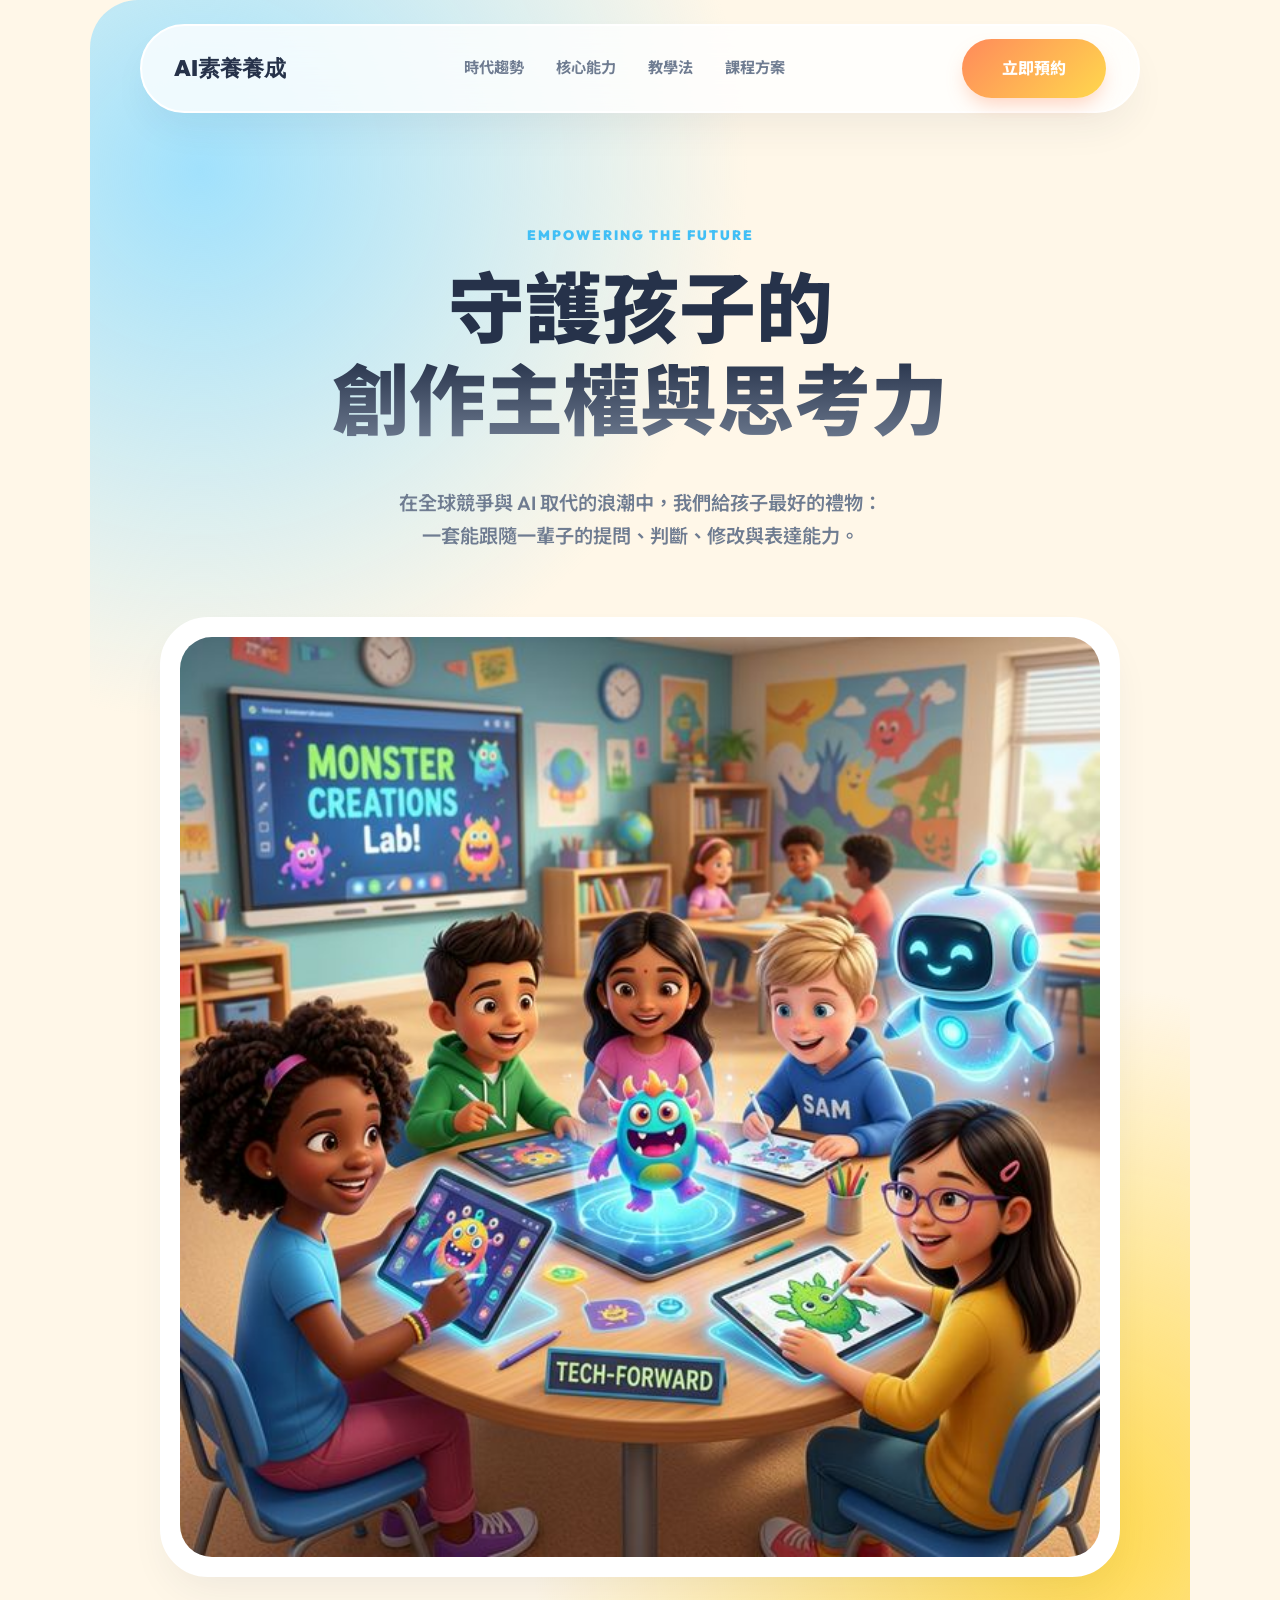
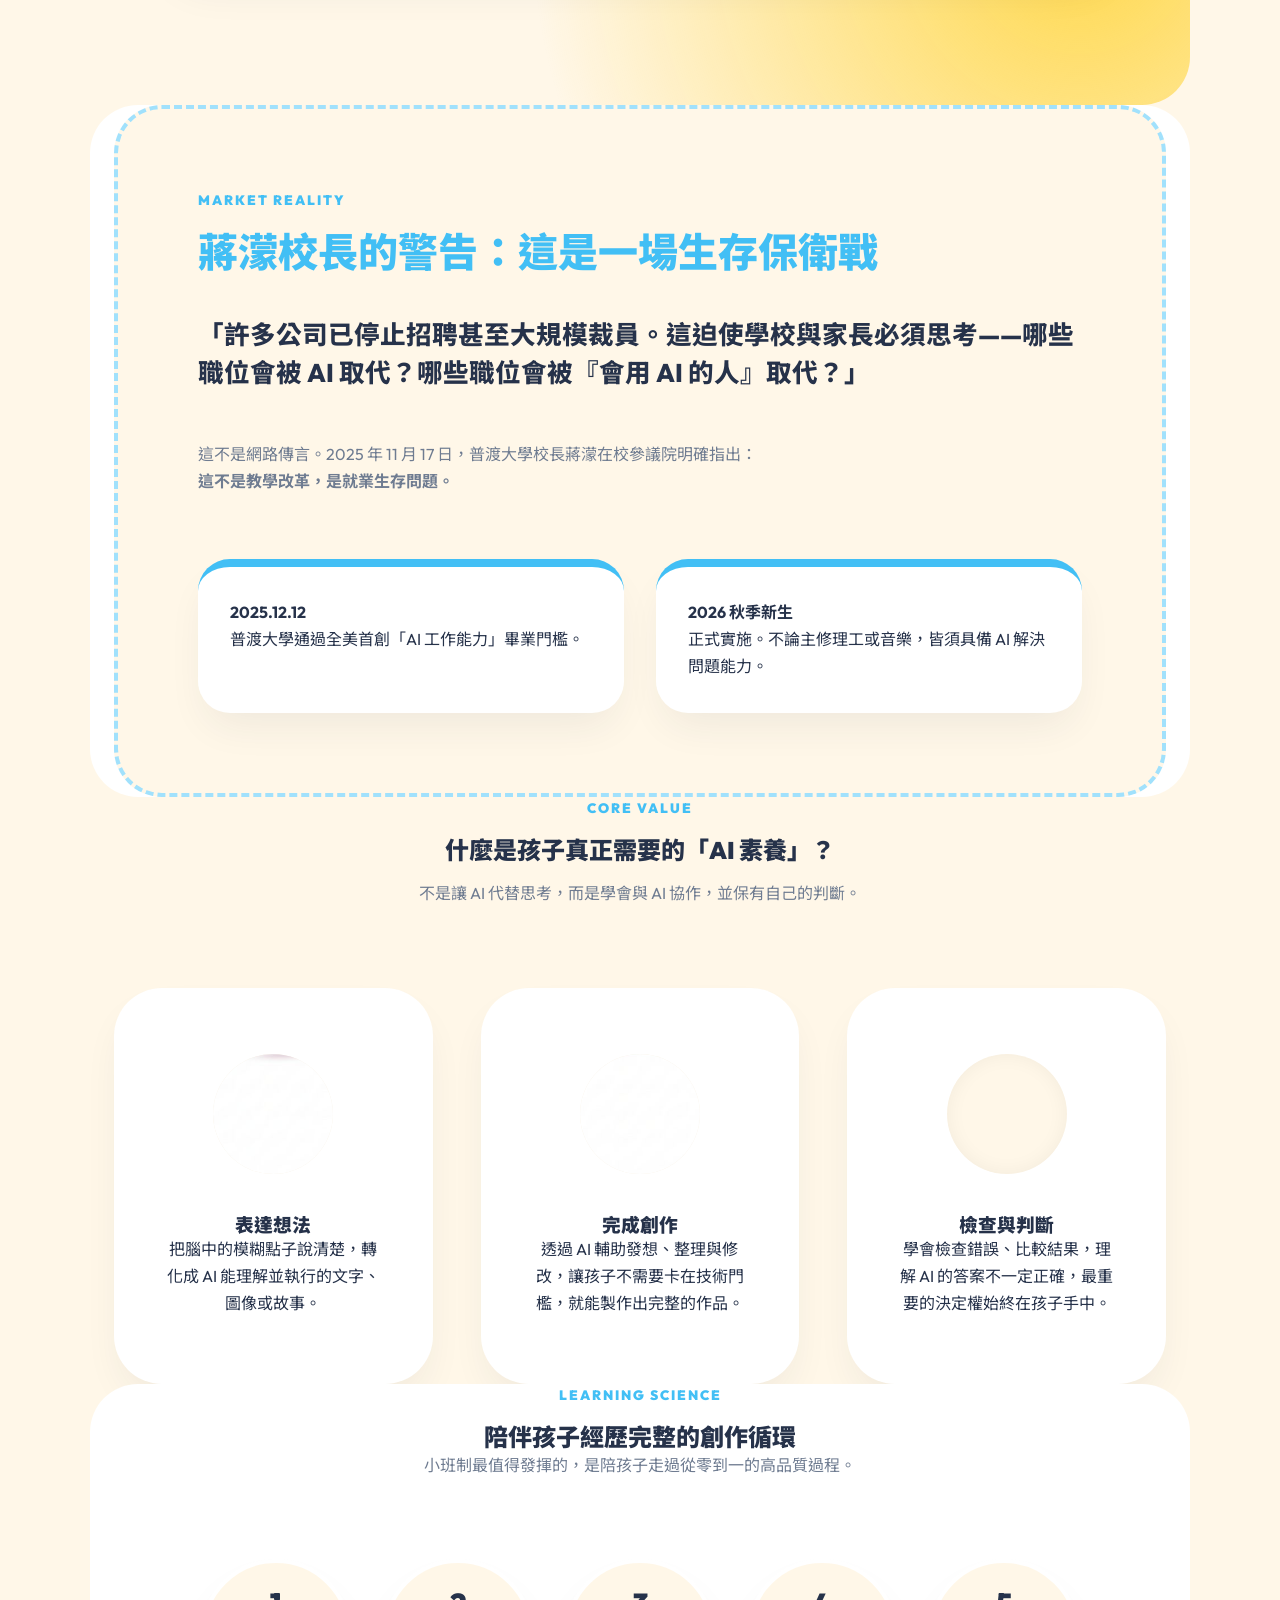
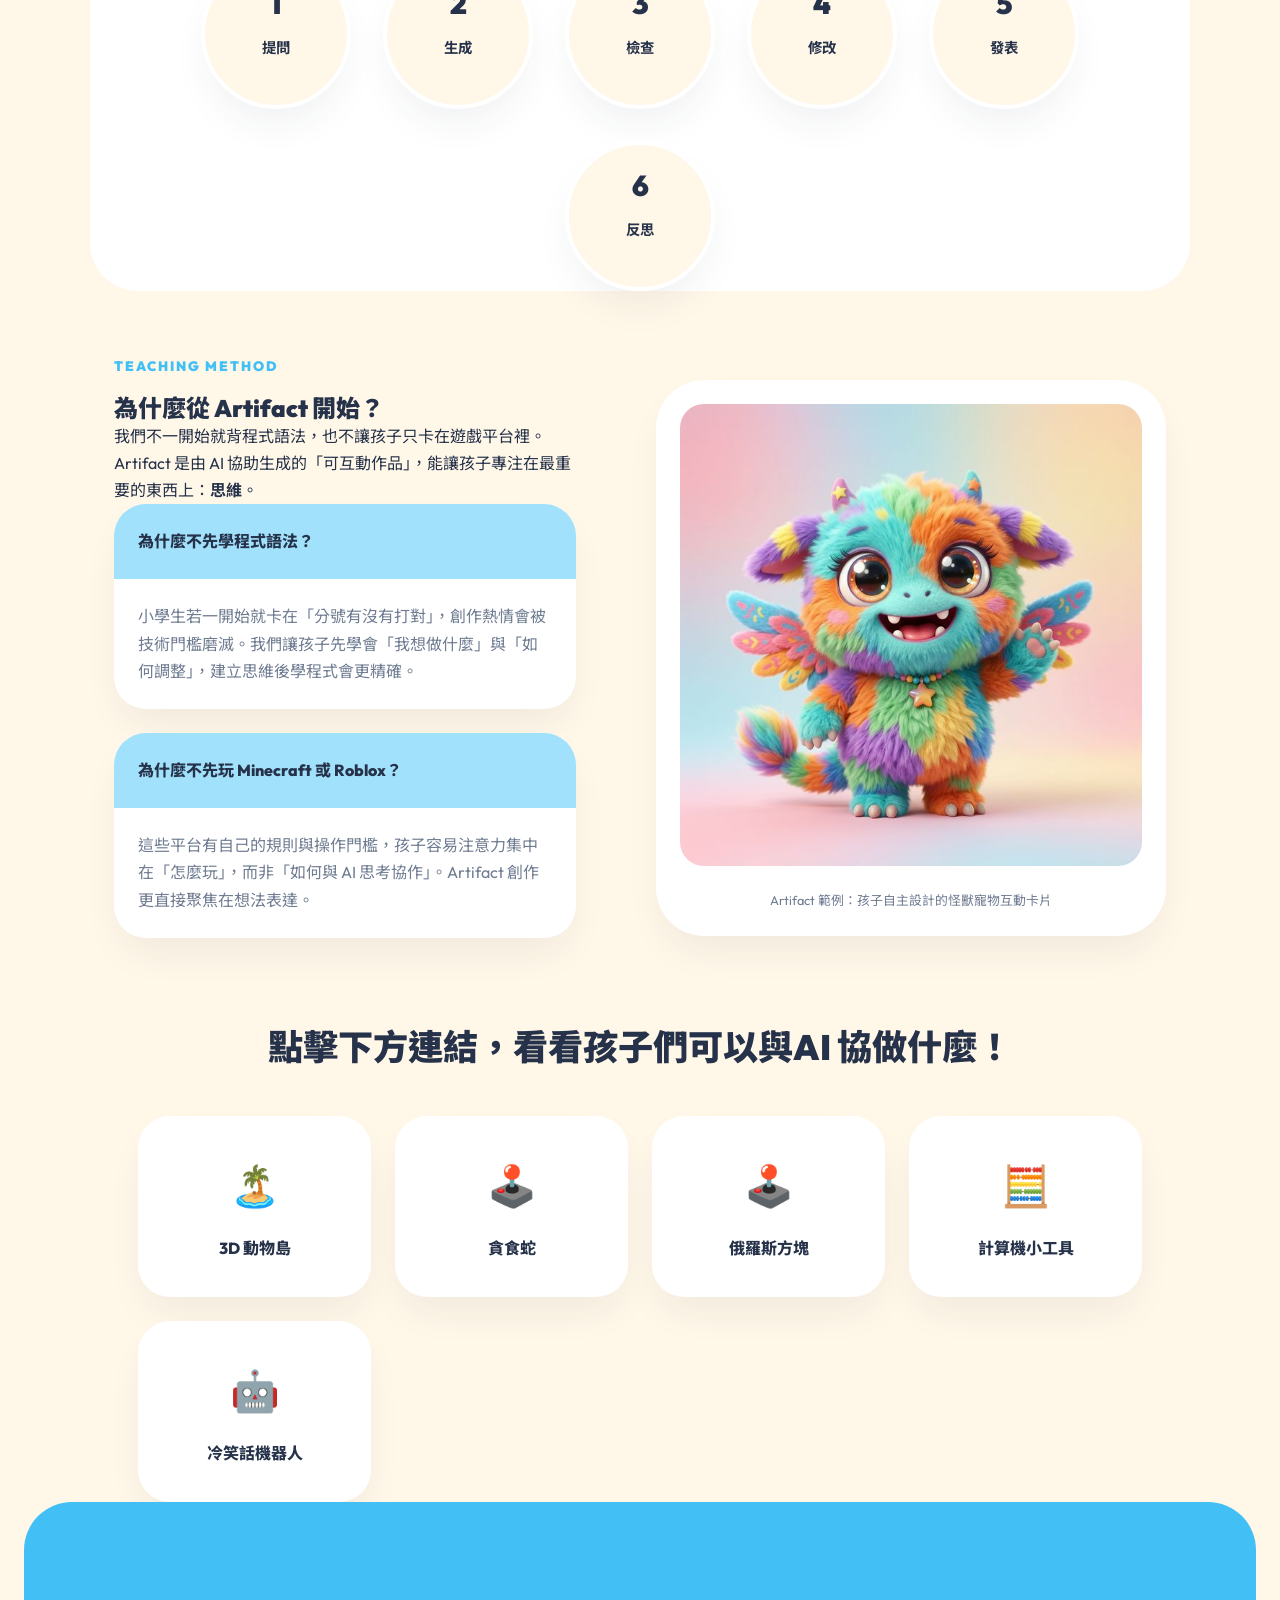
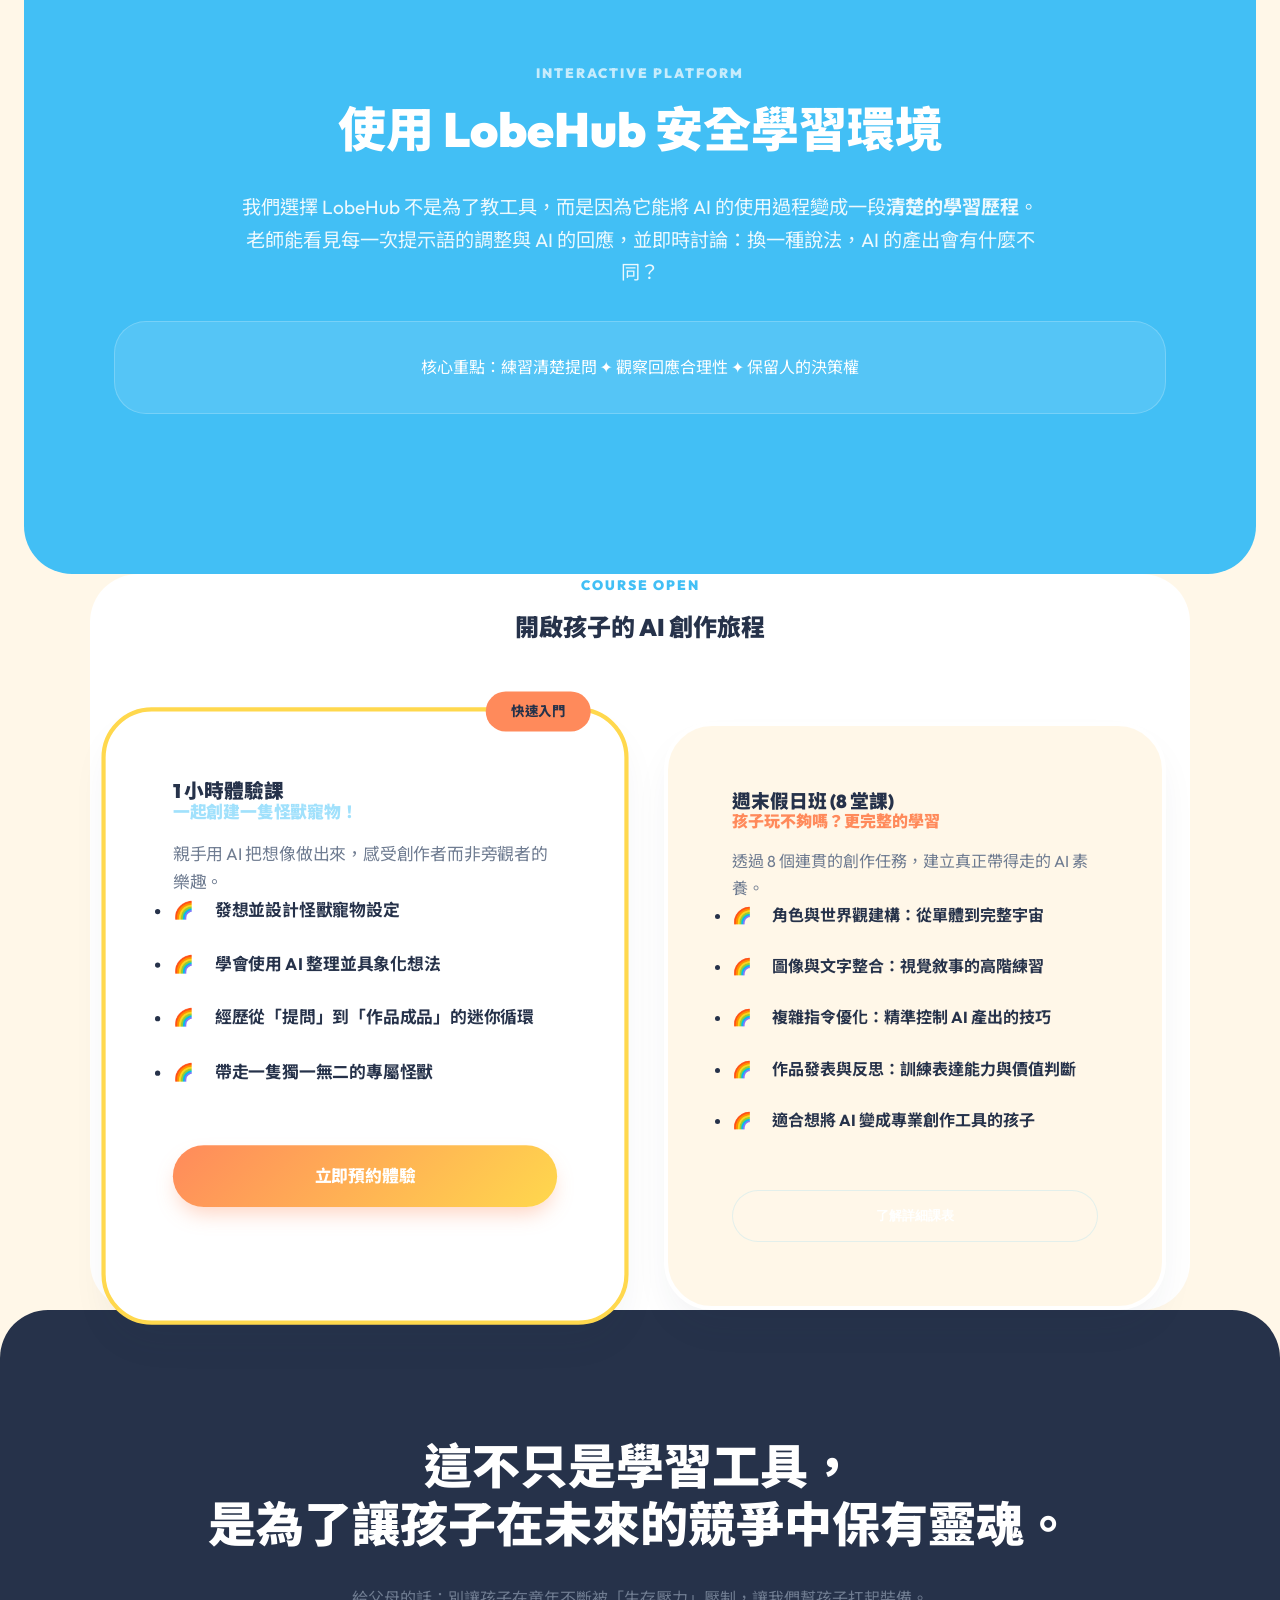
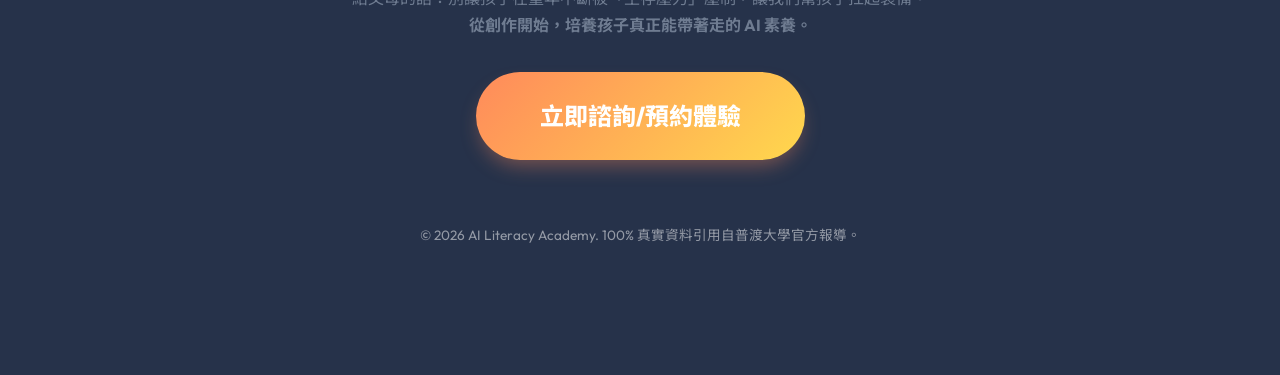
==== index.html @ aa2ac867 "Calibrate sprite vertical offsets to fix missing lightbulb" ====
<!DOCTYPE html>
<html lang="zh-TW">

<head>
    <meta charset="UTF-8">
    <meta name="viewport" content="width=device-width, initial-scale=1.0">
    <title>AI素養養成課程 - 守護孩子的創造力主權</title>
    <meta name="description" content="全方位 AI 素養養成課程：從痛點分析到實戰創作，讓孩子在 AI 時代保有獨立思考與創作能力。">
    <link rel="preconnect" href="https://fonts.googleapis.com">
    <link rel="preconnect" href="https://fonts.gstatic.com" crossorigin>
    <link
        href="https://fonts.googleapis.com/css2?family=Inter:wght@400;600;800&family=Outfit:wght@400;700;900&family=Noto+Sans+TC:wght@400;700;900&display=swap"
        rel="stylesheet">
    <link rel="stylesheet" href="style.css">
</head>

<body>

    <nav>
        <div class="container">
            <div style="font-family: 'Outfit'; font-weight: 900; font-size: 1.4rem;">AI素養養成</div>
            <div class="nav-links">
                <a href="#insight">時代趨勢</a>
                <a href="#philosophy">核心能力</a>
                <a href="#artifacts">教學法</a>
                <a href="#programs">課程方案</a>
            </div>
            <a href="#booking" class="btn btn-primary">立即預約</a>
        </div>
    </nav>

    <!-- Header / Hero -->
    <section class="hero container">
        <span class="section-tag">Empowering the Future</span>
        <h1>守護孩子的<br>創作主權與思考力</h1>
        <p style="font-size: 1.2rem; color: var(--text-dim); max-width: 700px; margin: 0 auto 3rem;">
            在全球競爭與 AI 取代的浪潮中，我們給孩子最好的禮物：<br>
            一套能跟隨一輩子的提問、判斷、修改與表達能力。
        </p>

        <div class="hero-img-box">
            <img src="assets/hero_classroom_ai_png_1779868149224.png" alt="孩子在 AI 時代的創作實驗室">
        </div>
    </section>

    <!-- 0. 時代的痛點與亮點 -->
    <section id="insight" class="insight container">
        <div class="quote-box">
            <span class="section-tag">Market Reality</span>
            <h2>蔣濛校長的警告：這是一場生存保衛戰</h2>
            <div class="quote-content">
                「許多公司已停止招聘甚至大規模裁員。這迫使學校與家長必須思考——哪些職位會被 AI 取代？哪些職位會被『會用 AI 的人』取代？」
            </div>
            <p style="color: var(--text-dim);">
                這不是網路傳言。2025 年 11 月 17 日，普渡大學校長蔣濛在校參議院明確指出：<br>
                <strong>這不是教學改革，是就業生存問題。</strong>
            </p>
            <div class="timeline">
                <div class="timeline-item">
                    <strong>2025.12.12</strong><br>
                    普渡大學通過全美首創「AI 工作能力」畢業門檻。
                </div>
                <div class="timeline-item">
                    <strong>2026 秋季新生</strong><br>
                    正式實施。不論主修理工或音樂，皆須具備 AI 解決問題能力。
                </div>
            </div>
        </div>
    </section>

    <!-- 1. 為什麼需要 AI 素養 -->
    <section id="philosophy" class="philosophy container">
        <span class="section-tag">Core Value</span>
        <h2>什麼是孩子真正需要的「AI 素養」？</h2>
        <p style="color: var(--text-dim); margin-top: 1rem;">不是讓 AI 代替思考，而是學會與 AI 協作，並保有自己的判斷。</p>

        <div class="ability-grid">
            <div class="card">
                <div class="card-icon"><img src="assets/ability_icons_v3_png_1779872938999.png"
                        style="object-position: 0px -120px;" alt=""></div>
                <h3>表達想法</h3>
                <p>把腦中的模糊點子說清楚，轉化成 AI 能理解並執行的文字、圖像或故事。</p>
            </div>
            <div class="card">
                <div class="card-icon"><img src="assets/ability_icons_v3_png_1779872938999.png"
                        style="object-position: -120px -120px;" alt=""></div>
                <h3>完成創作</h3>
                <p>透過 AI 輔助發想、整理與修改，讓孩子不需要卡在技術門檻，就能製作出完整的作品。</p>
            </div>
            <div class="card">
                <div class="card-icon"><img src="assets/ability_icons_v3_png_1779872938999.png"
                        style="object-position: -240px -120px;" alt=""></div>
                <h3>檢查與判斷</h3>
                <p>學會檢查錯誤、比較結果，理解 AI 的答案不一定正確，最重要的決定權始終在孩子手中。</p>
            </div>
        </div>
    </section>

    <!-- 2. 小班課與創作循環 -->
    <section class="method container">
        <div style="text-align: center;">
            <span class="section-tag">Learning Science</span>
            <h2>陪伴孩子經歷完整的創作循環</h2>
            <p style="color: var(--text-dim);">小班制最值得發揮的，是陪孩子走過從零到一的高品質過程。</p>
        </div>
        <div class="loop-box">
            <div class="loop-item">
                <div class="loop-circle">1</div><strong>提問</strong><br><small>整理模糊想法</small>
            </div>
            <div class="loop-item">
                <div class="loop-circle">2</div><strong>生成</strong><br><small>AI 協助發想</small>
            </div>
            <div class="loop-item">
                <div class="loop-circle">3</div><strong>檢查</strong><br><small>判斷是否合理</small>
            </div>
            <div class="loop-item">
                <div class="loop-circle">4</div><strong>修改</strong><br><small>調整個人風格</small>
            </div>
            <div class="loop-item">
                <div class="loop-circle">5</div><strong>發表</strong><br><small>練習表達選擇</small>
            </div>
            <div class="loop-item">
                <div class="loop-circle">6</div><strong>反思</strong><br><small>回顧 AI 幫了什麼</small>
            </div>
        </div>
    </section>

    <!-- 3. 用 Artifact 創作 -->
    <section id="artifacts" class="artifacts container">
        <div class="vs-grid">
            <div class="vs-content">
                <span class="section-tag">Teaching Method</span>
                <h2>為什麼從 Artifact 開始？</h2>
                <p>我們不一開始就背程式語法，也不讓孩子只卡在遊戲平台裡。Artifact 是由 AI 協助生成的「可互動作品」，能讓孩子專注在最重要的東西上：<strong>思維</strong>。</p>

                <div class="accordion">
                    <div class="accordion-item">
                        <div class="accordion-header">為什麼不先學程式語法？</div>
                        <div class="accordion-body">
                            小學生若一開始就卡在「分號有沒有打對」，創作熱情會被技術門檻磨滅。我們讓孩子先學會「我想做什麼」與「如何調整」，建立思維後學程式會更精確。</div>
                    </div>
                    <div class="accordion-item">
                        <div class="accordion-header">為什麼不先玩 Minecraft 或 Roblox？</div>
                        <div class="accordion-body">這些平台有自己的規則與操作門檻，孩子容易注意力集中在「怎麼玩」，而非「如何與 AI 思考協作」。Artifact
                            創作更直接聚焦在想法表達。</div>
                    </div>
                </div>
            </div>
            <div class="artifact-demo">
                <img src="assets/cute_monster_pet_png_1779868233274.png" alt="可愛怪獸作品"
                    style="width: 100%; border-radius: 1.5rem;">
                <p style="text-align: center; margin-top: 1rem; color: var(--text-dim); font-size: 0.8rem;">Artifact
                    範例：孩子自主設計的怪獸寵物互動卡片</p>
            </div>
        </div>

        <!-- Artifact Live Examples -->
        <div class="container animate" style="margin-top: 4rem;">
            <h3 style="text-align: center; margin-bottom: 2rem; font-size: 2.2rem;">點擊下方連結，看看孩子們可以與AI 協做什麼！</h3>
            <div class="artifact-links">
                <a href="https://app.lobehub.com/f/file_B2m2ZSpEU0Zd" class="artifact-link-card island"
                    target="_blank">3D 動物島</a>
                <a href="https://app.lobehub.com/f/file_vdOQRw3XUDqQ" class="artifact-link-card game"
                    target="_blank">貪食蛇</a>
                <a href="https://app.lobehub.com/f/file_aS0mt8GXTGH0" class="artifact-link-card game"
                    target="_blank">俄羅斯方塊</a>
                <a href="https://app.lobehub.com/f/file_jSqn5IHVWlnt" class="artifact-link-card calc"
                    target="_blank">計算機小工具</a>
                <a href="https://app.lobehub.com/f/file_gUEDuUFu8f0H" class="artifact-link-card joke"
                    target="_blank">冷笑話機器人</a>
            </div>
        </div>
    </section>

    <!-- 4. LobeHub 互動教學 -->
    <section class="tools">
        <div class="container" style="text-align: center;">
            <span class="section-tag" style="color: white; opacity: 0.7;">Interactive Platform</span>
            <h2>使用 LobeHub 安全學習環境</h2>
            <p style="max-width: 800px; margin: 2rem auto;">
                我們選擇 LobeHub 不是為了教工具，而是因為它能將 AI 的使用過程變成一段<strong>清楚的學習歷程</strong>。<br>
                老師能看見每一次提示語的調整與 AI 的回應，並即時討論：換一種說法，AI 的產出會有什麼不同？
            </p>
            <div
                style="background: rgba(255,255,255,0.1); border: 1px solid rgba(255,255,255,0.2); padding: 2rem; border-radius: 2rem; margin-top: 2rem;">
                核心重點：練習清楚提問 ✦ 觀察回應合理性 ✦ 保留人的決策權
            </div>
        </div>
    </section>

    <!-- 5 & 6. Programs -->
    <section id="programs" class="pricing container">
        <div style="text-align: center; margin-bottom: 5rem;">
            <span class="section-tag">Course Open</span>
            <h2>開啟孩子的 AI 創作旅程</h2>
        </div>

        <div class="pkg-grid">
            <!-- 體驗課 -->
            <div id="trial" class="pkg-card hot">
                <div
                    style="position: absolute; top: -1.2rem; right: 2rem; background: var(--secondary); padding: 0.5rem 1.5rem; border-radius: 999px; font-weight: 800; font-size: 0.8rem;">
                    快速入門</div>
                <h3>1 小時體驗課</h3>
                <h4 style="color: var(--primary-light);">一起創建一隻怪獸寵物！</h4>
                <p style="margin-top: 1rem; color: var(--text-dim);">親手用 AI 把想像做出來，感受創作者而非旁觀者的樂趣。</p>
                <ul class="pkg-list">
                    <li>發想並設計怪獸寵物設定</li>
                    <li>學會使用 AI 整理並具象化想法</li>
                    <li>經歷從「提問」到「作品成品」的迷你循環</li>
                    <li>帶走一隻獨一無二的專屬怪獸</li>
                </ul>
                <a href="#booking" class="btn btn-primary" style="margin-top: 2rem; text-align: center;">立即預約體驗</a>
            </div>

            <!-- 8 堂課 -->
            <div class="pkg-card">
                <h3>週末假日班 (8 堂課)</h3>
                <h4 style="color: var(--secondary);">孩子玩不夠嗎？更完整的學習</h4>
                <p style="margin-top: 1rem; color: var(--text-dim);">透過 8 個連貫的創作任務，建立真正帶得走的 AI 素養。</p>
                <ul class="pkg-list">
                    <li>角色與世界觀建構：從單體到完整宇宙</li>
                    <li>圖像與文字整合：視覺敘事的高階練習</li>
                    <li>複雜指令優化：精準控制 AI 產出的技巧</li>
                    <li>作品發表與反思：訓練表達能力與價值判斷</li>
                    <li>適合想將 AI 變成專業創作工具的孩子</li>
                </ul>
                <button class="btn"
                    style="margin-top: 2rem; background: rgba(255,255,255,0.05); color: #fff; border: 1px solid var(--border);">了解詳細課表</button>
            </div>
        </div>
    </section>

    <!-- Footer -->
    <footer id="booking">
        <div class="container">
            <h2>這不只是學習工具，<br>是為了讓孩子在未來的競爭中保有靈魂。</h2>
            <p style="margin: 2rem 0; color: var(--text-dim);">
                給父母的話：別讓孩子在童年不斷被「生存壓力」壓制，讓我們幫孩子扛起裝備。<br><strong>從創作開始，培養孩子真正能帶著走的 AI 素養。</strong></p>
            <a href="https://uedu.tw/ai-literacy" class="btn btn-primary"
                style="font-size: 1.5rem; padding: 1.5rem 4rem;">立即諮詢/預約體驗</a>
            <div class="copyright">
                &copy; 2026 AI Literacy Academy. 100% 真實資料引用自普渡大學官方報導。
            </div>
        </div>
    </footer>

    <script>
        // Simple scroll reveal
        window.addEventListener('scroll', function () {
            const elements = document.querySelectorAll('section');
            elements.forEach(el => {
                const rect = el.getBoundingClientRect();
                if (rect.top < window.innerHeight * 0.8) {
                    el.style.opacity = '1';
                    el.style.transform = 'translateY(0)';
                }
            });
        });

        // Initial setup for reveal
        document.querySelectorAll('section').forEach(el => {
            el.style.opacity = '0';
            el.style.transform = 'translateY(30px)';
            el.style.transition = 'all 1s ease';
        });
        document.querySelector('.hero').style.opacity = '1';
        document.querySelector('.hero').style.transform = 'translateY(0)';
    </script>
</body>

</html>
---- style.css ----
:root {
    /* Playful Palette - Creative Mints Inspired */
    --primary: #42BFF5;
    /* Bright Sky Blue */
    --primary-light: #A1E1FC;
    --secondary: #FF8A5B;
    /* Coral Orange */
    --accent: #FFD84D;
    /* Sunshine Yellow */
    --success: #7ED957;
    /* Grass Green */

    --bg: #FFF7E8;
    /* Creamy White */
    --surface: #FFFFFF;
    /* Pure White */

    --text: #26324A;
    /* Deep Blue Purple */
    --text-dim: #6F7C91;
    /* Grey Blue */

    --glass: rgba(255, 255, 255, 0.6);
    --border: rgba(66, 191, 245, 0.15);

    --gradient-1: linear-gradient(135deg, #42BFF5 0%, #7ED957 100%);
    --gradient-2: linear-gradient(135deg, #FF8A5B 0%, #FFD84D 100%);

    --radius-lg: 3rem;
    --radius-md: 2rem;
    --shadow-soft: 0 20px 40px -10px rgba(38, 50, 74, 0.08);
}

* {
    margin: 0;
    padding: 0;
    box-sizing: border-box;
    scroll-behavior: smooth;
}

body {
    font-family: 'Outfit', 'Noto Sans TC', system-ui, sans-serif;
    background-color: var(--bg);
    color: var(--text);
    line-height: 1.7;
}

h1,
h2,
h3,
h4 {
    font-weight: 900;
    line-height: 1.2;
}

.container {
    max-width: 1100px;
    margin: 0 auto;
    padding: 0 1.5rem;
}

/* --- Global Elements --- */
.btn {
    display: inline-block;
    padding: 1rem 2.5rem;
    border-radius: 999px;
    text-decoration: none;
    font-weight: 800;
    transition: all 0.4s cubic-bezier(0.175, 0.885, 0.32, 1.275);
    cursor: pointer;
    border: none;
    text-align: center;
}

.btn-primary {
    background: var(--gradient-2);
    color: white;
    box-shadow: 0 10px 20px -5px rgba(255, 138, 91, 0.4);
}

.btn-primary:hover {
    transform: translateY(-5px) scale(1.05);
    box-shadow: 0 20px 30px -5px rgba(255, 138, 91, 0.5);
}

.section-tag {
    text-transform: uppercase;
    letter-spacing: 2px;
    color: var(--primary);
    font-weight: 900;
    font-size: 0.85rem;
    margin-bottom: 1rem;
    display: block;
}

/* --- Navigation --- */
nav {
    position: fixed;
    top: 1.5rem;
    left: 50%;
    transform: translateX(-50%);
    width: 95%;
    max-width: 1000px;
    background: rgba(255, 255, 255, 0.8);
    backdrop-filter: blur(20px);
    z-index: 1000;
    border-radius: 999px;
    border: 2px solid var(--surface);
    padding: 0.8rem 2rem;
    box-shadow: var(--shadow-soft);
}

nav .container {
    display: flex;
    justify-content: space-between;
    align-items: center;
    max-width: 100%;
    padding: 0;
}

.nav-links {
    display: flex;
    gap: 2rem;
}

.nav-links a {
    color: var(--text-dim);
    text-decoration: none;
    font-size: 0.95rem;
    font-weight: 700;
    transition: color 0.3s;
}

.nav-links a:hover {
    color: var(--primary);
}

/* --- Sections --- */
section {
    position: relative;
    padding: 10rem 0;
    border-radius: var(--radius-lg);
    margin-bottom: 2rem;
}

/* --- Hero --- */
.hero {
    padding: 14rem 0 8rem;
    text-align: center;
    background: radial-gradient(circle at 10% 10%, var(--primary-light) 0%, transparent 30%),
        radial-gradient(circle at 90% 90%, var(--accent) 0%, transparent 30%);
}

.hero h1 {
    font-size: 4.8rem;
    margin-bottom: 2.5rem;
    color: var(--text);
    background: linear-gradient(to bottom, var(--text) 50%, var(--text-dim) 100%);
    -webkit-background-clip: text;
    background-clip: text;
    -webkit-text-fill-color: transparent;
}

.hero p {
    font-size: 1.4rem;
    color: var(--text-dim);
    max-width: 700px;
    margin: 0 auto 4rem;
    font-weight: 600;
}

.hero-img-box {
    margin-top: 4rem;
    max-width: 960px;
    margin-left: auto;
    margin-right: auto;
    border-radius: var(--radius-lg);
    overflow: hidden;
    background: var(--surface);
    padding: 1rem;
    box-shadow: var(--shadow-soft);
    border: 4px solid var(--surface);
}

.hero-img-box img {
    width: 100%;
    display: block;
    border-radius: calc(var(--radius-lg) - 1rem);
}

/* --- Insight (Quote) --- */
.insight {
    background: var(--surface);
}

.quote-box {
    background: var(--bg);
    padding: 5rem;
    border-radius: var(--radius-lg);
    border: 4px dashed var(--primary-light);
    position: relative;
}

.quote-box h2 {
    color: var(--primary);
    margin-bottom: 2.5rem;
    font-size: 2.5rem;
}

.quote-content {
    font-size: 1.6rem;
    font-weight: 800;
    line-height: 1.5;
    margin-bottom: 3rem;
    color: var(--text);
}

.timeline {
    display: flex;
    gap: 2rem;
    margin-top: 4rem;
    text-align: left;
}

.timeline-item {
    flex: 1;
    padding: 2rem;
    background: var(--surface);
    border-radius: var(--radius-md);
    box-shadow: var(--shadow-soft);
    border-top: 8px solid var(--primary);
}

/* --- Philosophy (Cards) --- */
.philosophy {
    text-align: center;
}

.ability-grid {
    display: grid;
    grid-template-columns: repeat(3, 1fr);
    gap: 3rem;
    margin-top: 5rem;
}

.card {
    background: var(--surface);
    padding: 4rem 3rem;
    border-radius: var(--radius-lg);
    box-shadow: var(--shadow-soft);
    text-align: center;
    transition: all 0.4s cubic-bezier(0.175, 0.885, 0.32, 1.275);
    border: 2px solid transparent;
}

.card:hover {
    transform: translateY(-15px) rotate(2deg);
    border-color: var(--primary-light);
}

.card-icon {
    width: 120px;
    height: 120px;
    margin: 0 auto 2.5rem;
    overflow: hidden;
    background: var(--bg);
    border-radius: 50%;
    display: flex;
    align-items: center;
    justify-content: center;
    box-shadow: inset 0 0 20px rgba(0, 0, 0, 0.05);
}

.card-icon img {
    width: 360px;
    /* Precise 3x container width for sprite alignment */
    height: auto;
}

/* --- Method (Bubbles) --- */
.method {
    background: var(--surface);
}

.loop-box {
    display: flex;
    flex-wrap: wrap;
    justify-content: center;
    gap: 2rem;
    margin-top: 5rem;
}

.loop-item {
    width: 150px;
    height: 150px;
    background: var(--bg);
    border-radius: 50%;
    display: flex;
    flex-direction: column;
    align-items: center;
    justify-content: center;
    text-align: center;
    box-shadow: var(--shadow-soft);
    transition: var(--transition);
    border: 4px solid var(--surface);
}

.loop-item:hover {
    background: var(--primary);
    color: white;
    transform: scale(1.1);
}

.loop-circle {
    font-size: 1.8rem;
    font-weight: 900;
    margin-bottom: 0.5rem;
}

.loop-item strong {
    font-size: 0.9rem;
}

.loop-item small {
    display: none;
    /* Keep it clean */
}

/* --- Artifacts --- */
.artifacts {
    background: var(--bg);
}

.vs-grid {
    display: flex;
    gap: 5rem;
    margin-top: 4rem;
    align-items: center;
}

.vs-content {
    flex: 1;
}

.artifact-demo {
    flex: 1;
    background: var(--surface);
    border-radius: var(--radius-lg);
    padding: 1.5rem;
    box-shadow: var(--shadow-soft);
}

.accordion-item {
    margin-bottom: 1.5rem;
    background: var(--surface);
    border-radius: var(--radius-md);
    overflow: hidden;
    box-shadow: var(--shadow-soft);
}

.accordion-header {
    padding: 1.5rem;
    background: var(--primary-light);
    color: var(--text);
    font-weight: 800;
    cursor: pointer;
}

.accordion-body {
    padding: 1.5rem;
    color: var(--text-dim);
}

/* --- Artifact Link Cards --- */
.artifact-links {
    display: grid;
    grid-template-columns: repeat(auto-fit, minmax(200px, 1fr));
    gap: 1.5rem;
    margin-top: 3rem;
}

.artifact-link-card {
    background: var(--surface);
    padding: 2rem;
    border-radius: var(--radius-md);
    text-decoration: none;
    color: var(--text);
    font-weight: 800;
    text-align: center;
    box-shadow: var(--shadow-soft);
    border: 3px solid transparent;
    transition: var(--transition);
    display: flex;
    flex-direction: column;
    align-items: center;
    gap: 1rem;
}

.artifact-link-card:hover {
    transform: translateY(-10px) scale(1.05);
    border-color: var(--primary);
    box-shadow: 0 15px 30px rgba(66, 191, 245, 0.2);
}

.artifact-link-card::before {
    content: "🎮";
    font-size: 2.5rem;
}

.artifact-link-card.joke::before {
    content: "🤖";
}

.artifact-link-card.calc::before {
    content: "🧮";
}

.artifact-link-card.game::before {
    content: "🕹️";
}

.artifact-link-card.island::before {
    content: "🏝️";
}

/* --- Tools (LobeHub) --- */
.tools {
    background: var(--primary);
    color: white;
    text-align: center;
    border-radius: var(--radius-lg);
    margin: 0 1.5rem;
}

.tools h2 {
    color: white;
    font-size: 3rem;
}

.tools p {
    color: rgba(255, 255, 255, 0.9);
    font-size: 1.2rem;
}

/* --- Pricing (Programs) --- */
.pricing {
    background: var(--surface);
}

.pkg-grid {
    display: grid;
    grid-template-columns: 1fr 1fr;
    gap: 3rem;
    margin-top: 5rem;
}

.pkg-card {
    background: var(--bg);
    padding: 4rem;
    border-radius: var(--radius-lg);
    box-shadow: var(--shadow-soft);
    display: flex;
    flex-direction: column;
    border: 4px solid var(--surface);
}

.pkg-card.hot {
    background: var(--surface);
    border-color: var(--accent);
    transform: scale(1.05);
}

.pkg-list li {
    margin-bottom: 1.5rem;
    padding-left: 2.5rem;
    position: relative;
    font-weight: 700;
}

.pkg-list li::before {
    content: "🌈";
    position: absolute;
    left: 0;
}

/* --- Footer --- */
footer {
    padding: 8rem 0;
    text-align: center;
    background: var(--text);
    color: white;
    border-top-left-radius: var(--radius-lg);
    border-top-right-radius: var(--radius-lg);
}

footer h2 {
    font-size: 3rem;
}

.copyright {
    margin-top: 4rem;
    opacity: 0.5;
    font-size: 0.85rem;
}

/* --- Mobile --- */
@media (max-width: 900px) {
    .hero h1 {
        font-size: 3rem;
    }

    .ability-grid,
    .pkg-grid,
    .vs-grid,
    .timeline {
        grid-template-columns: 1fr;
        display: block;
    }

    .nav-links {
        display: none;
    }

    .card,
    .pkg-card {
        margin-bottom: 2rem;
    }

    .insight-card {
        padding: 3rem 1.5rem;
    }

    .loop-box {
        gap: 1rem;
    }
}

/* animations */
@keyframes bubble {

    0%,
    100% {
        transform: translateY(0);
    }

    50% {
        transform: translateY(-10px);
    }
}

.hero-img-box {
    animation: bubble 4s ease-in-out infinite;
}
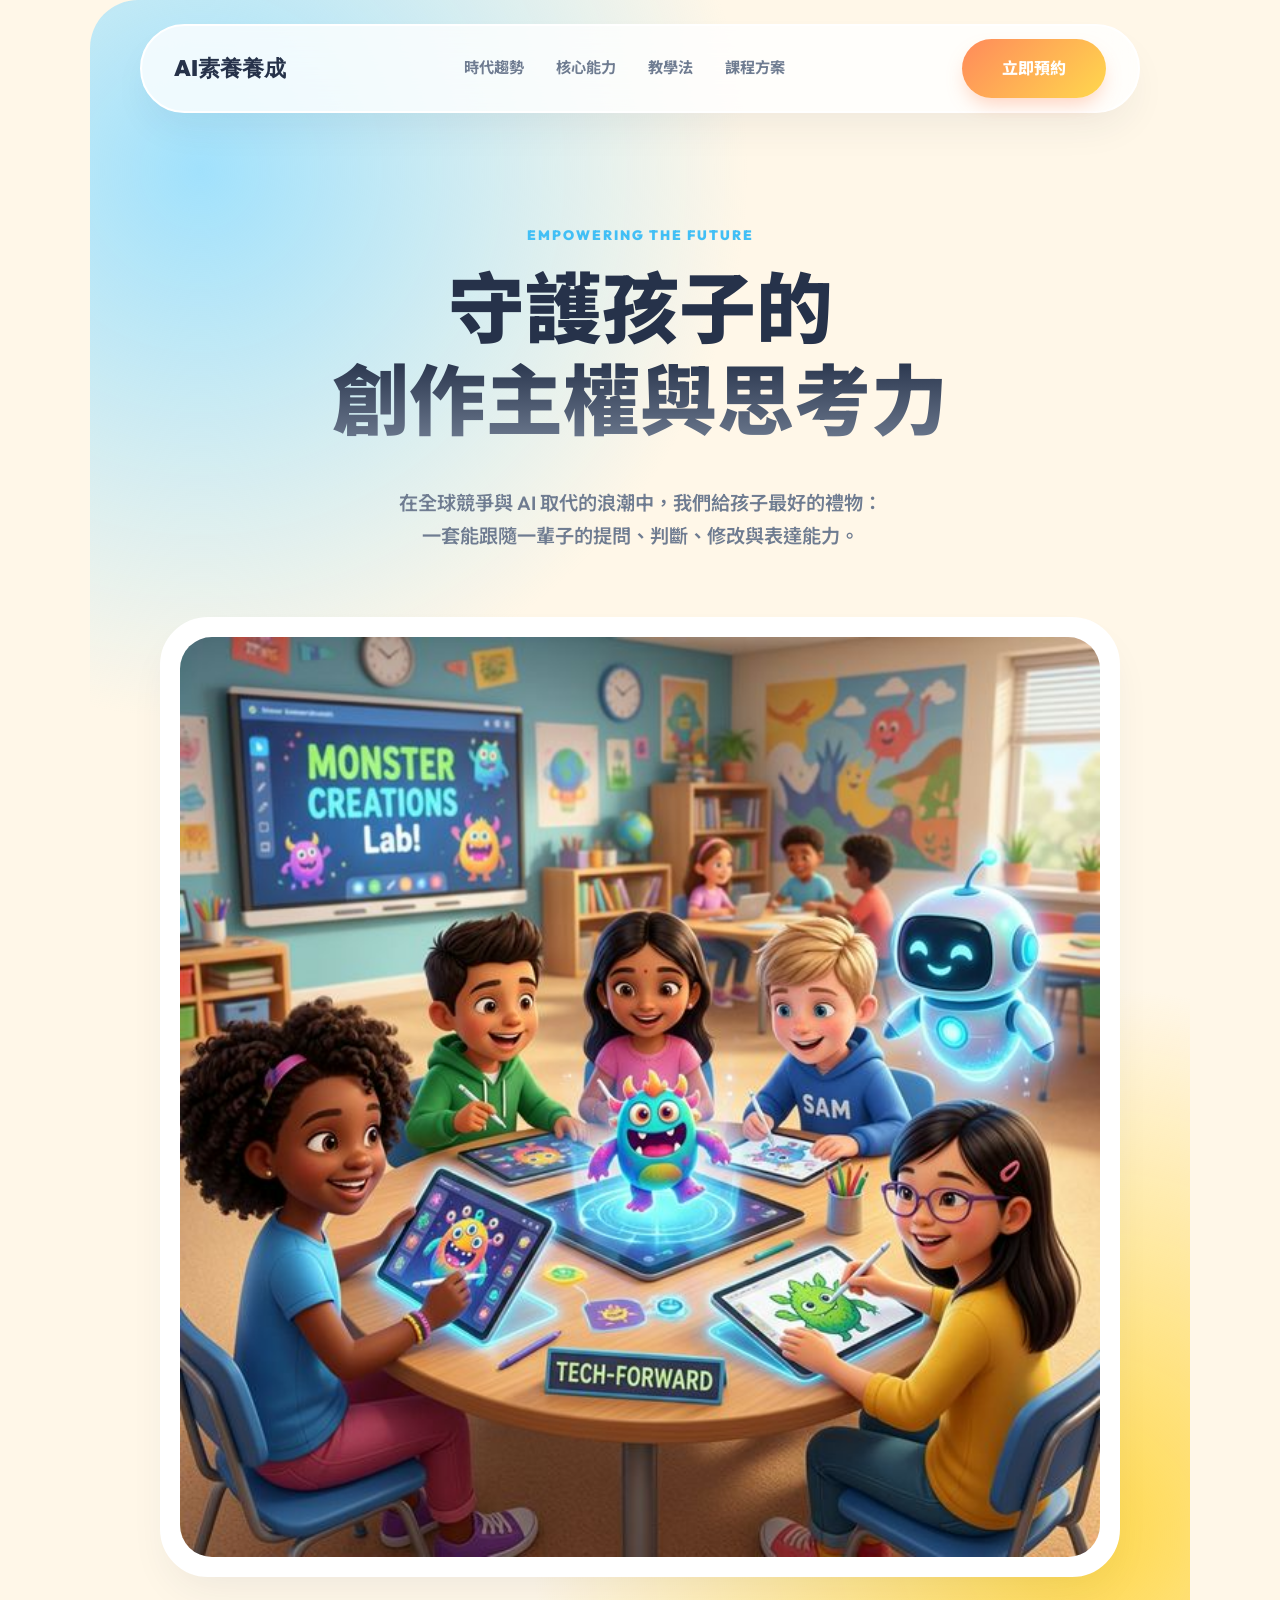
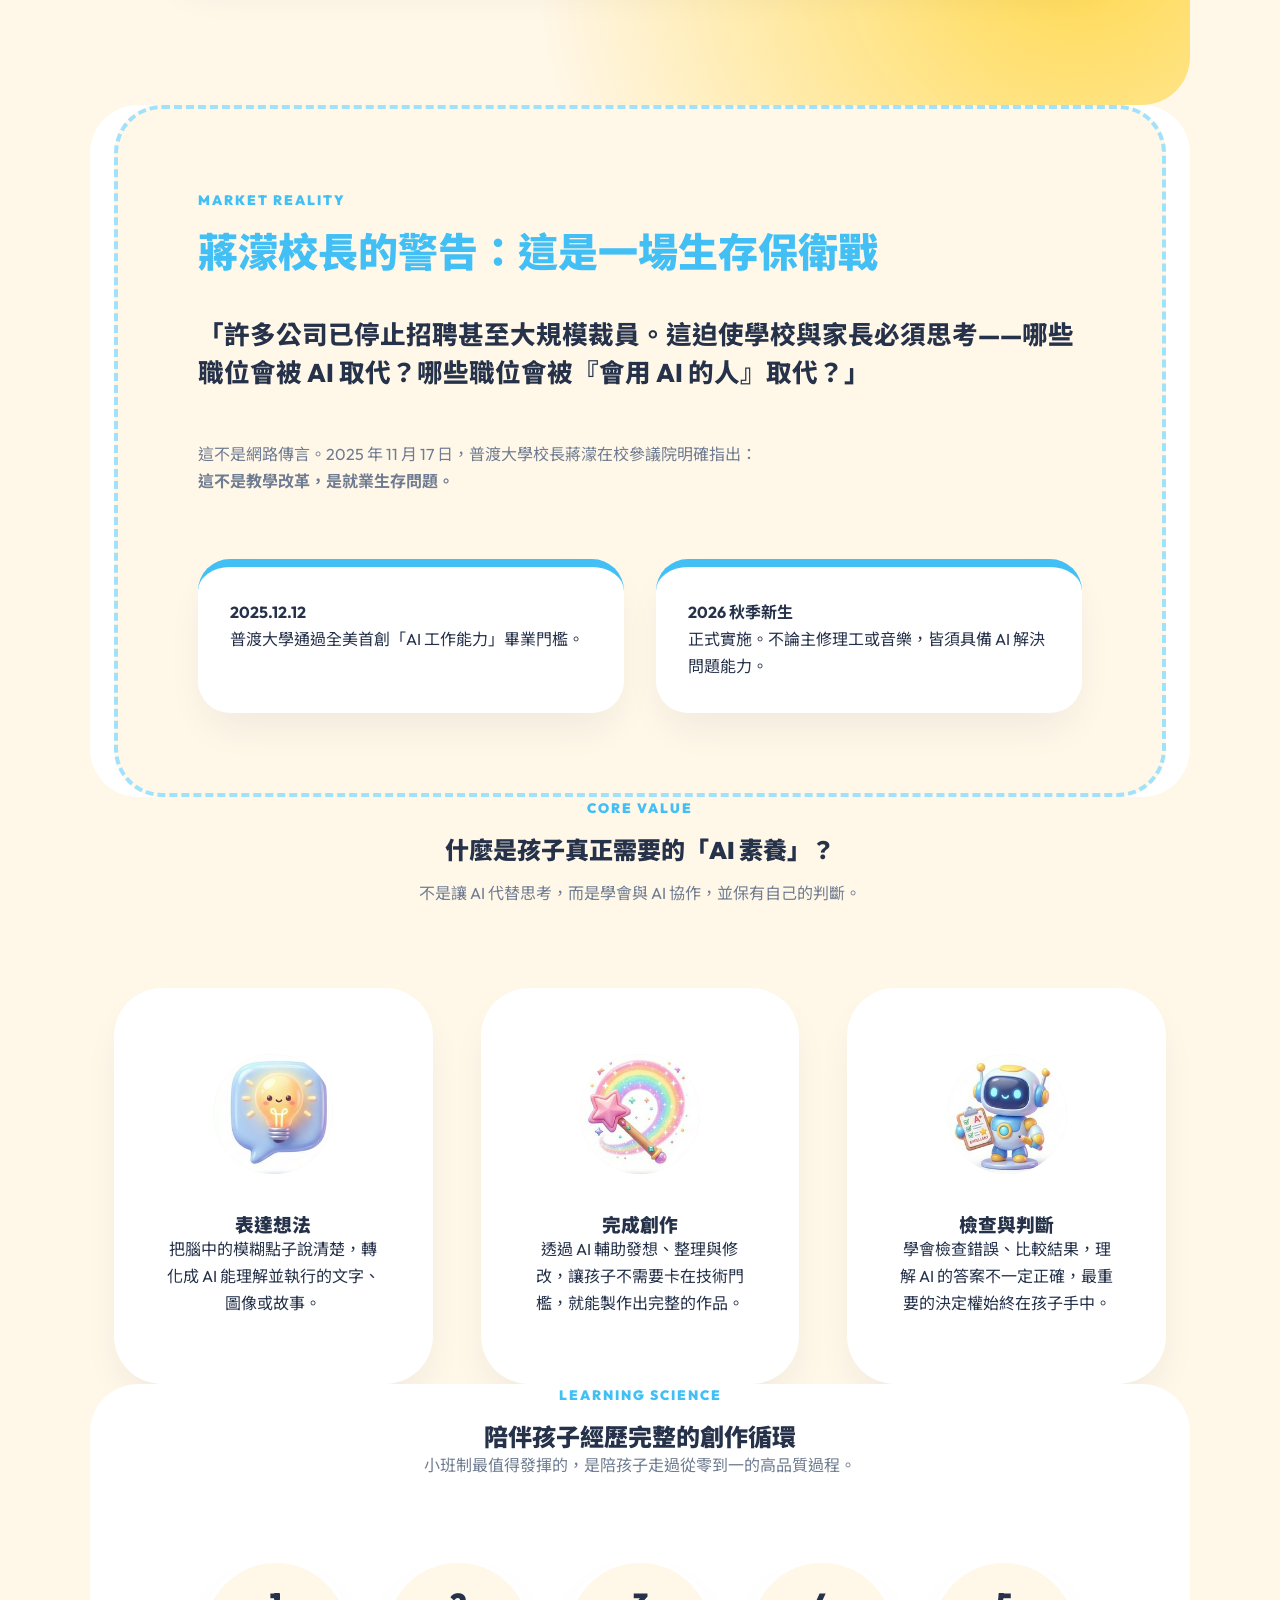
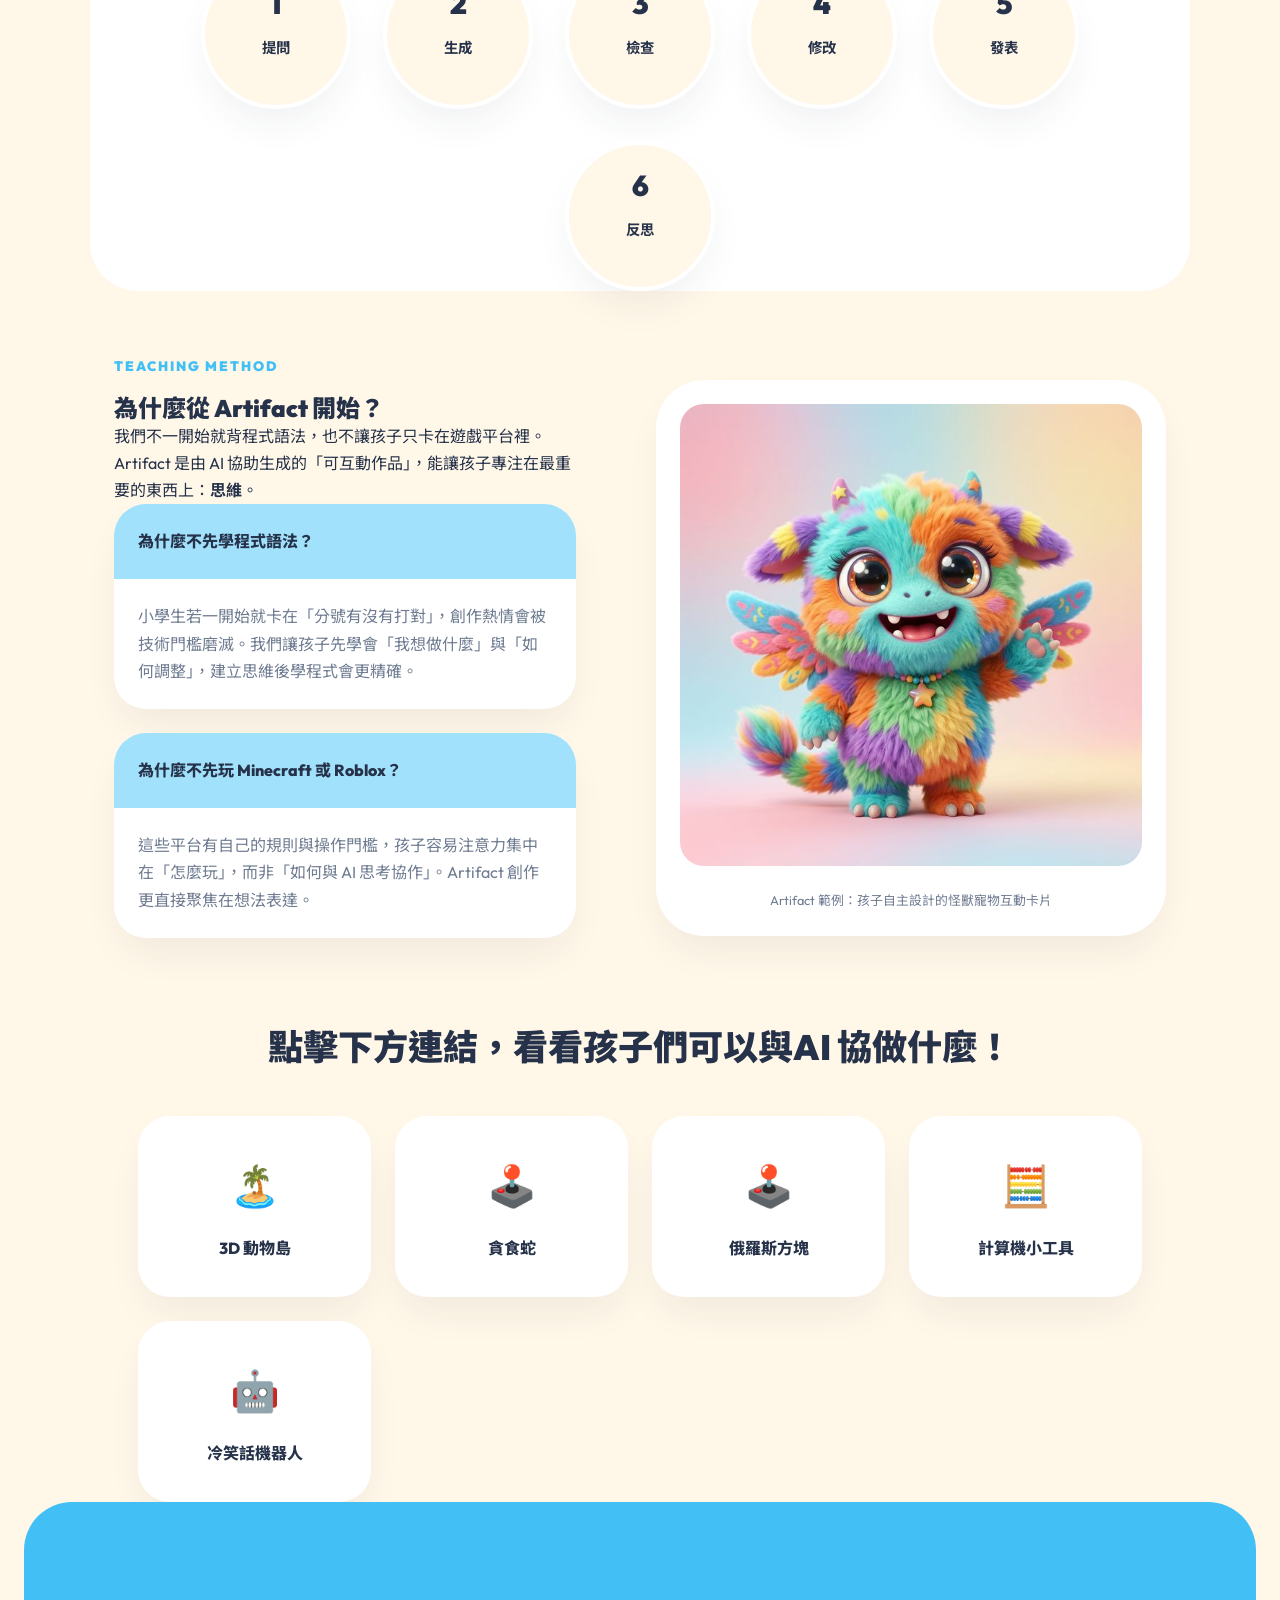
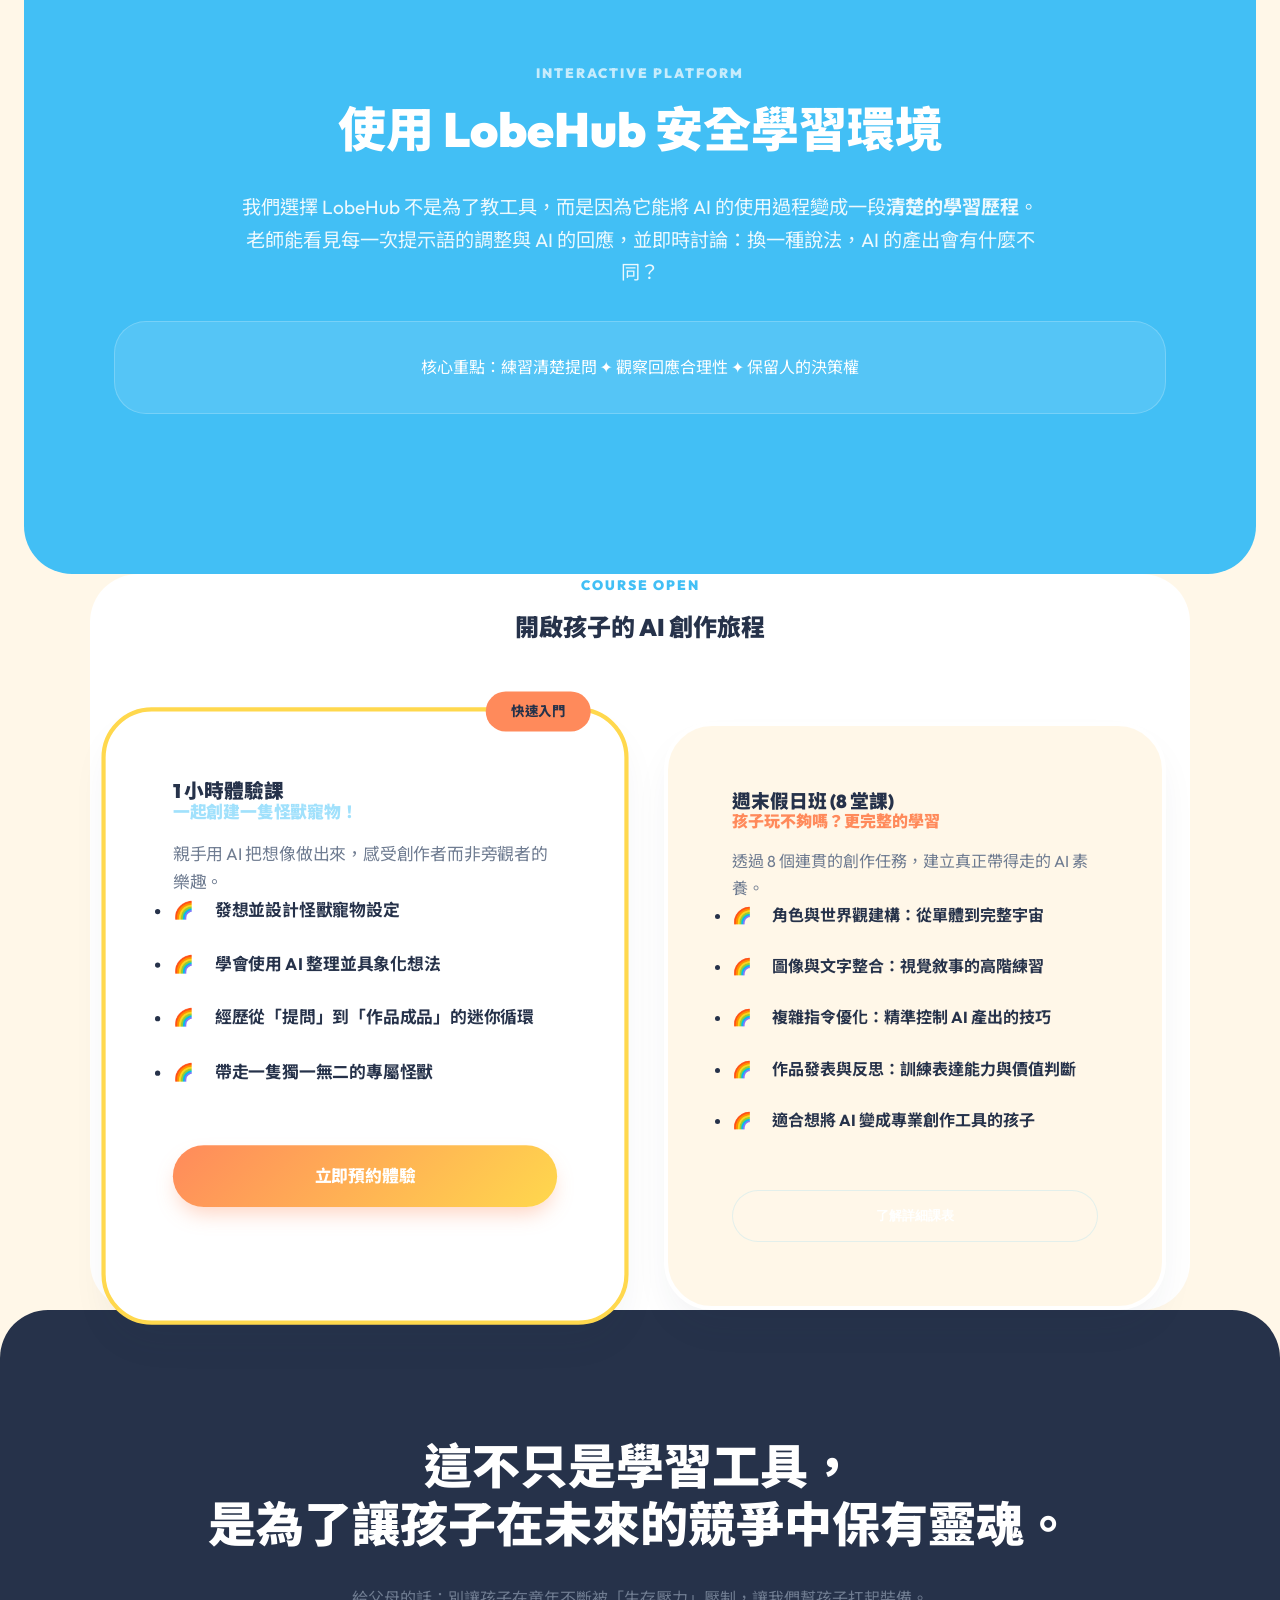
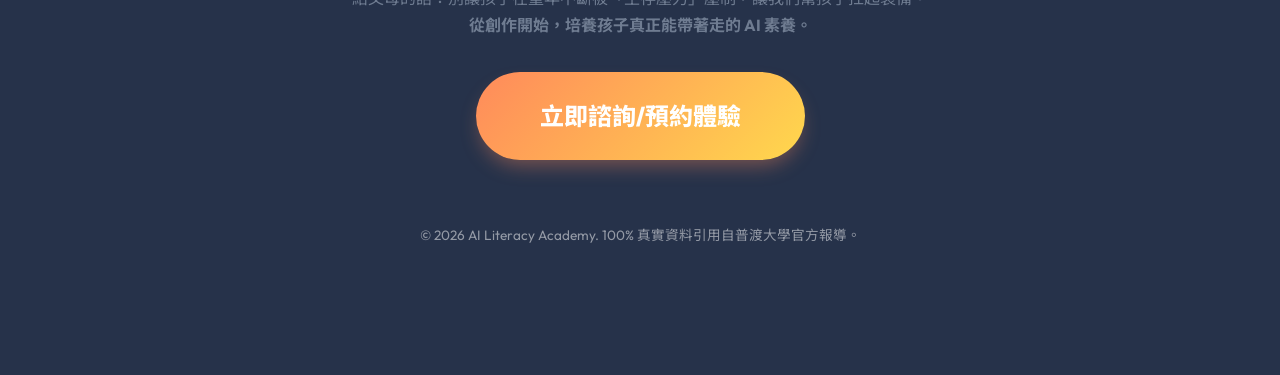
==== commit 529167e0: "docs: update index.html to reflect current AI literacy project content" ====
--- a/index.html
+++ b/index.html
@@ -77,19 +77,19 @@
         <div class="ability-grid">
             <div class="card">
                 <div class="card-icon"><img src="assets/ability_icons_v3_png_1779872938999.png"
-                        style="object-position: 0px -120px;" alt=""></div>
+                        style="object-position: 120px center;" alt=""></div>
                 <h3>表達想法</h3>
                 <p>把腦中的模糊點子說清楚，轉化成 AI 能理解並執行的文字、圖像或故事。</p>
             </div>
             <div class="card">
                 <div class="card-icon"><img src="assets/ability_icons_v3_png_1779872938999.png"
-                        style="object-position: -120px -120px;" alt=""></div>
+                        style="object-position: -5px center;" alt=""></div>
                 <h3>完成創作</h3>
                 <p>透過 AI 輔助發想、整理與修改，讓孩子不需要卡在技術門檻，就能製作出完整的作品。</p>
             </div>
             <div class="card">
                 <div class="card-icon"><img src="assets/ability_icons_v3_png_1779872938999.png"
-                        style="object-position: -240px -120px;" alt=""></div>
+                        style="object-position: -120px center;" alt=""></div>
                 <h3>檢查與判斷</h3>
                 <p>學會檢查錯誤、比較結果，理解 AI 的答案不一定正確，最重要的決定權始終在孩子手中。</p>
             </div>
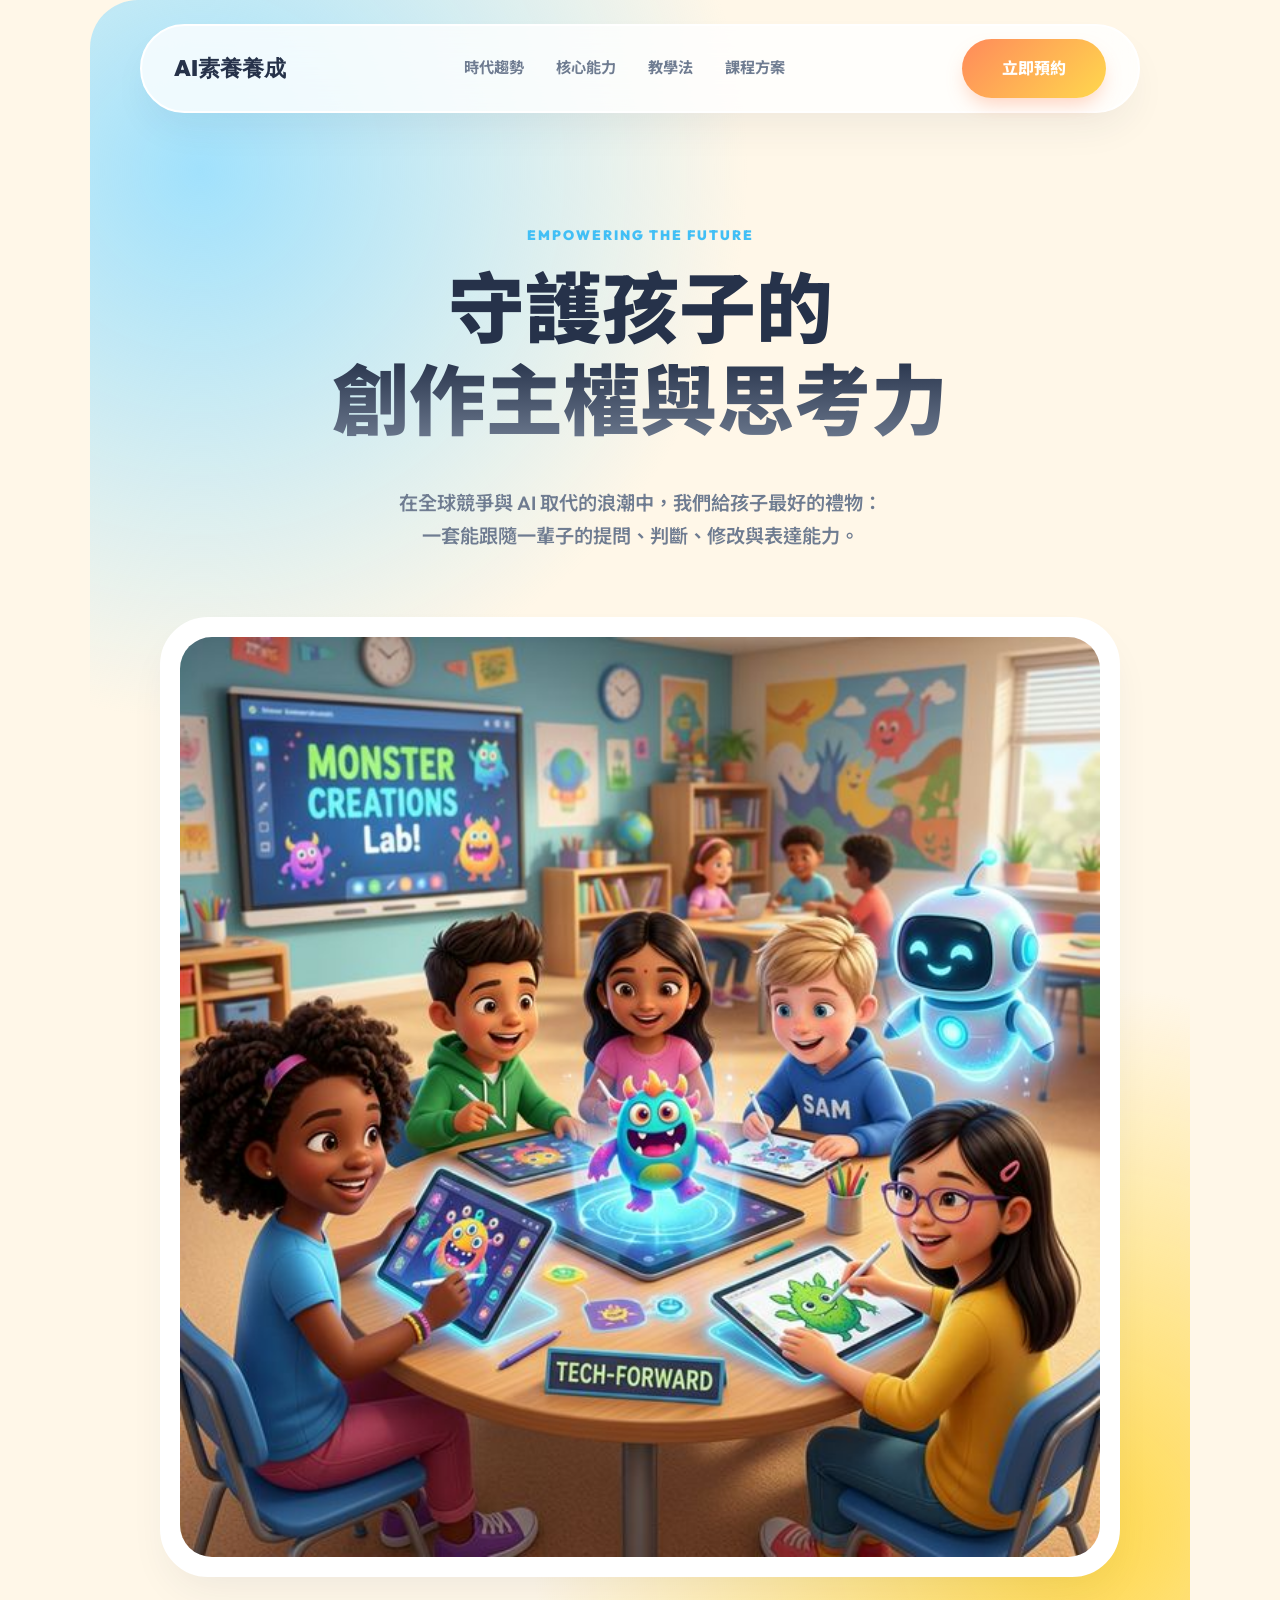
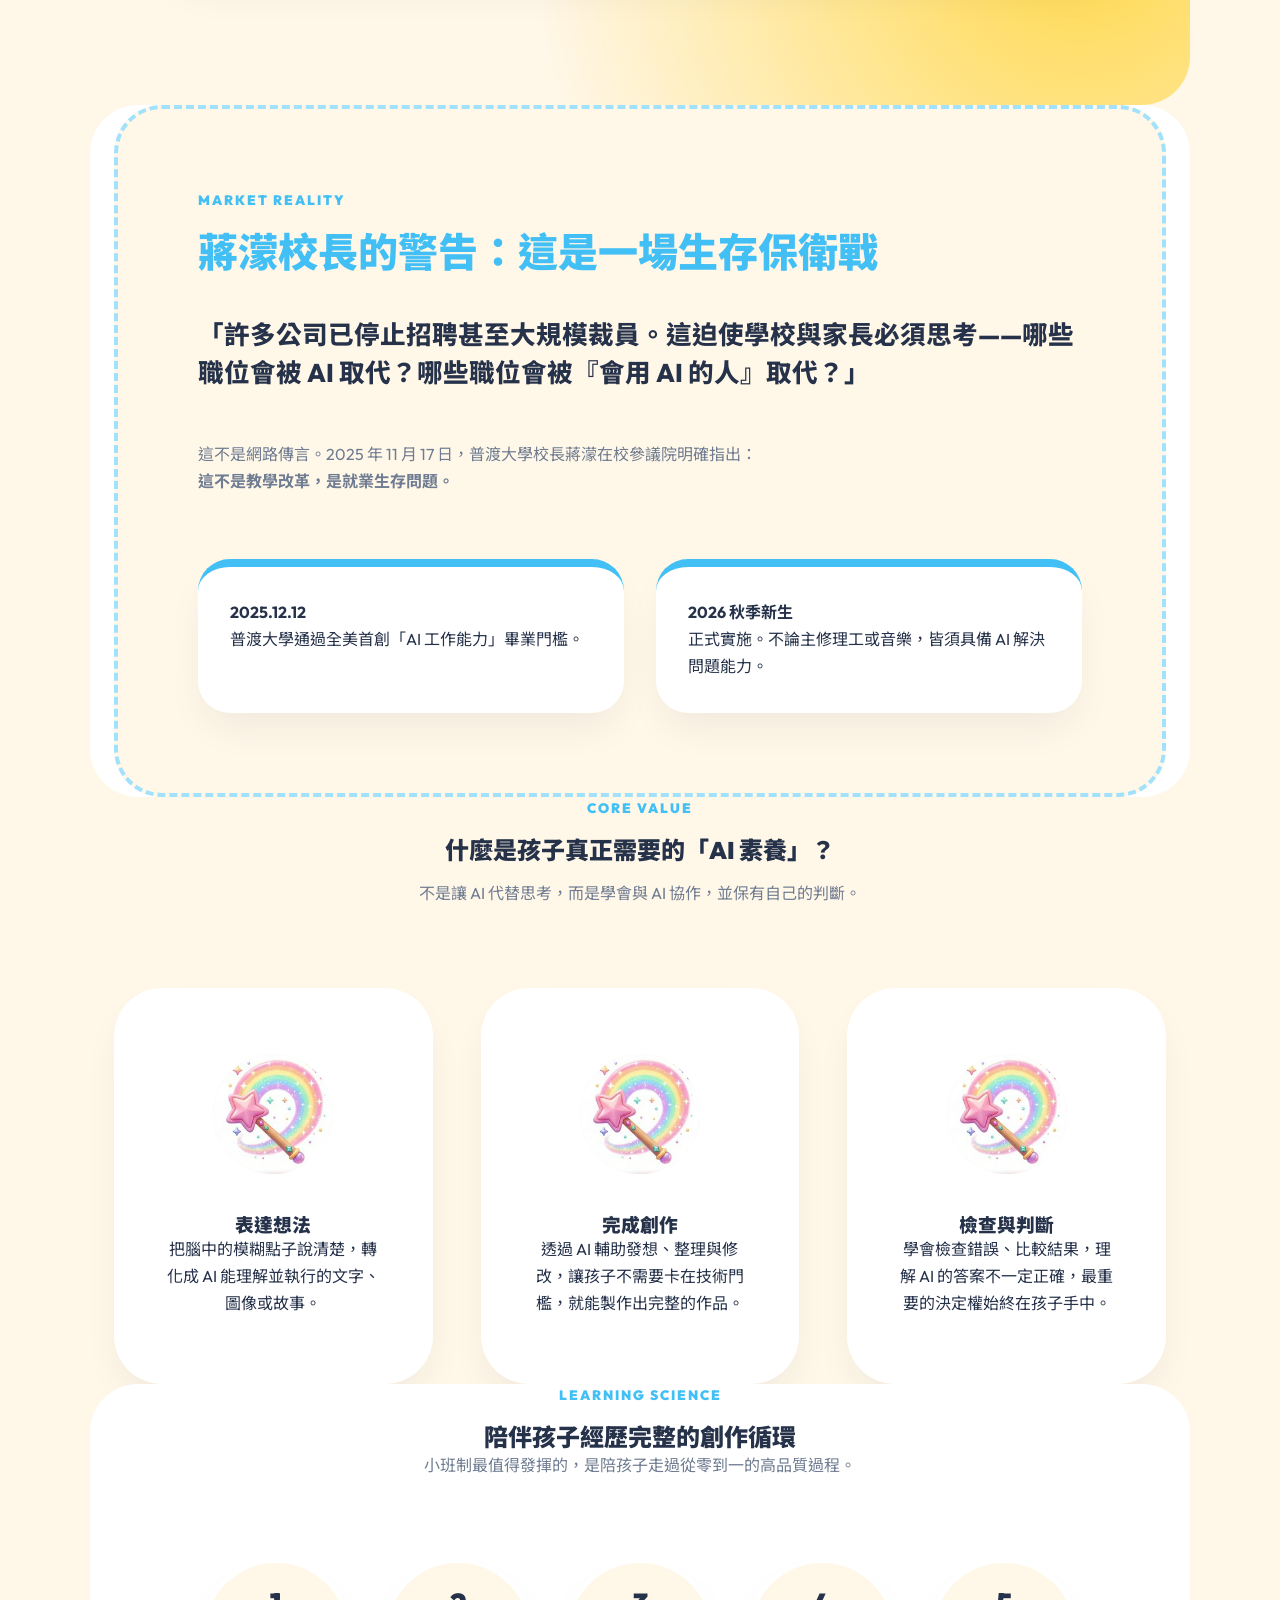
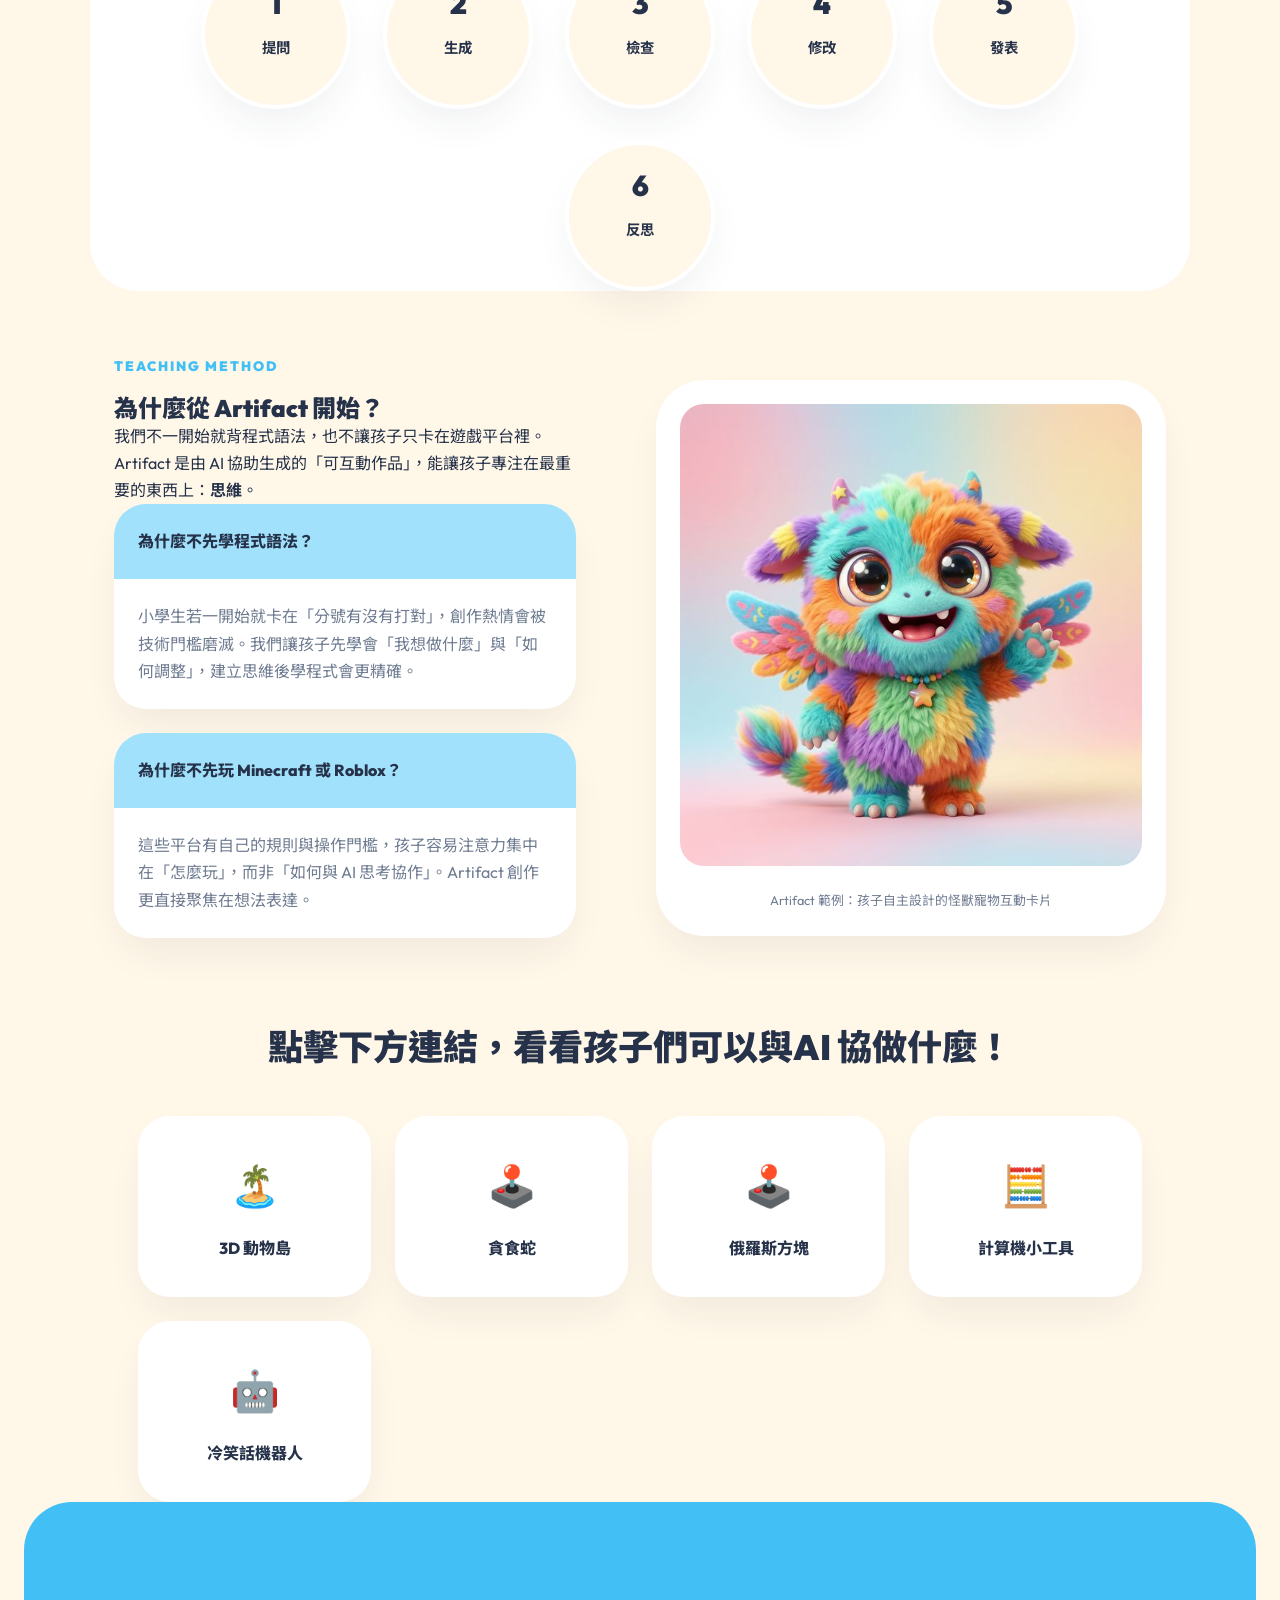
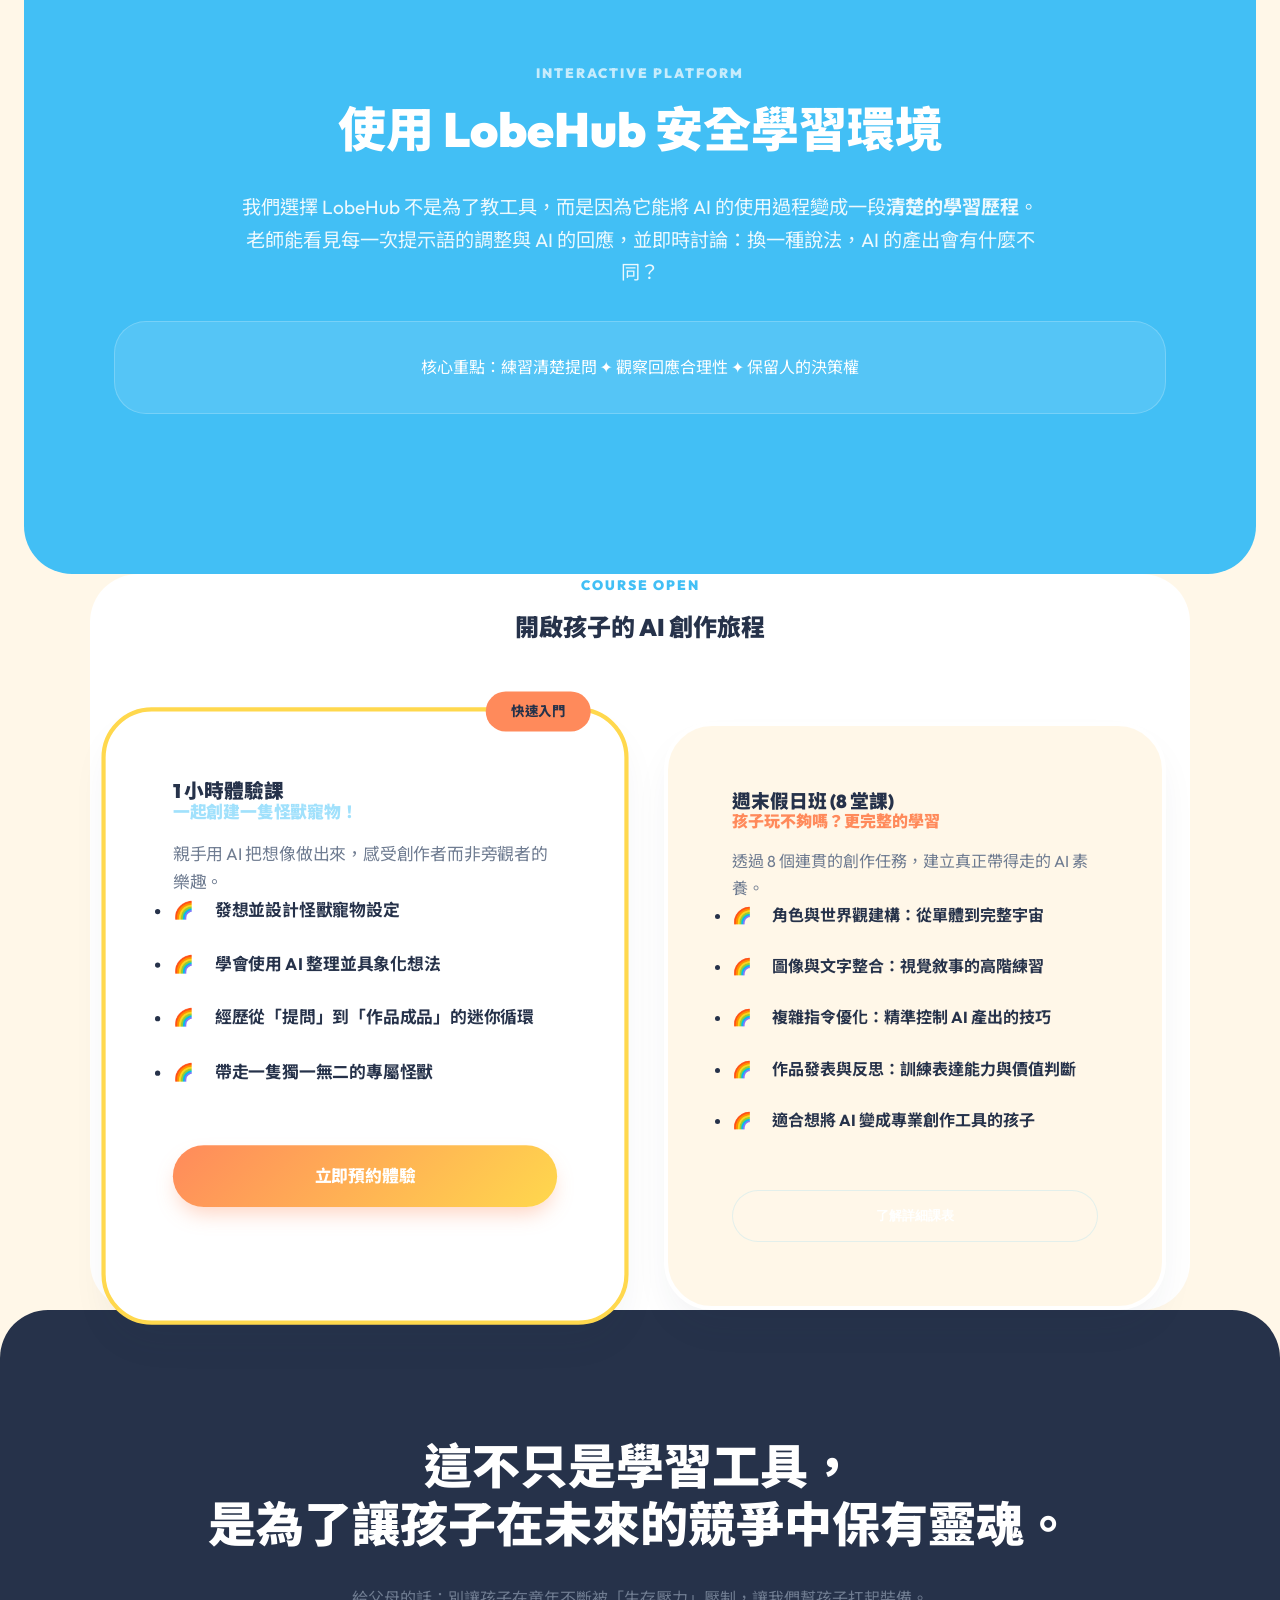
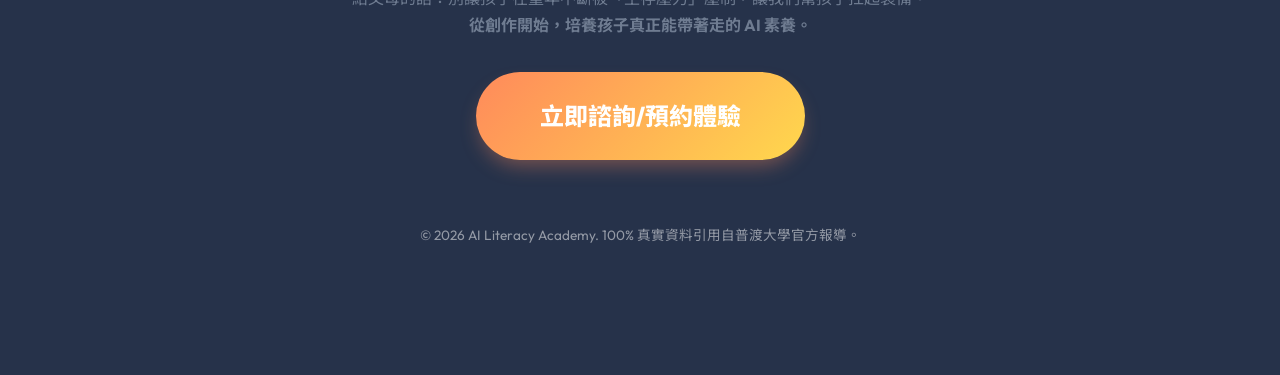
==== commit a79fd4bc: "docs: update index.html content for AI literacy project" ====
--- a/index.html
+++ b/index.html
@@ -77,19 +77,19 @@
         <div class="ability-grid">
             <div class="card">
                 <div class="card-icon"><img src="assets/ability_icons_v3_png_1779872938999.png"
-                        style="object-position: 120px center;" alt=""></div>
+                        style="object-position: 120px 120px center;" alt=""></div>
                 <h3>表達想法</h3>
                 <p>把腦中的模糊點子說清楚，轉化成 AI 能理解並執行的文字、圖像或故事。</p>
             </div>
             <div class="card">
                 <div class="card-icon"><img src="assets/ability_icons_v3_png_1779872938999.png"
-                        style="object-position: -5px center;" alt=""></div>
+                        style="object-position: -5px -5px center;" alt=""></div>
                 <h3>完成創作</h3>
                 <p>透過 AI 輔助發想、整理與修改，讓孩子不需要卡在技術門檻，就能製作出完整的作品。</p>
             </div>
             <div class="card">
                 <div class="card-icon"><img src="assets/ability_icons_v3_png_1779872938999.png"
-                        style="object-position: -120px center;" alt=""></div>
+                        style="object-position: -120px -120px center;" alt=""></div>
                 <h3>檢查與判斷</h3>
                 <p>學會檢查錯誤、比較結果，理解 AI 的答案不一定正確，最重要的決定權始終在孩子手中。</p>
             </div>
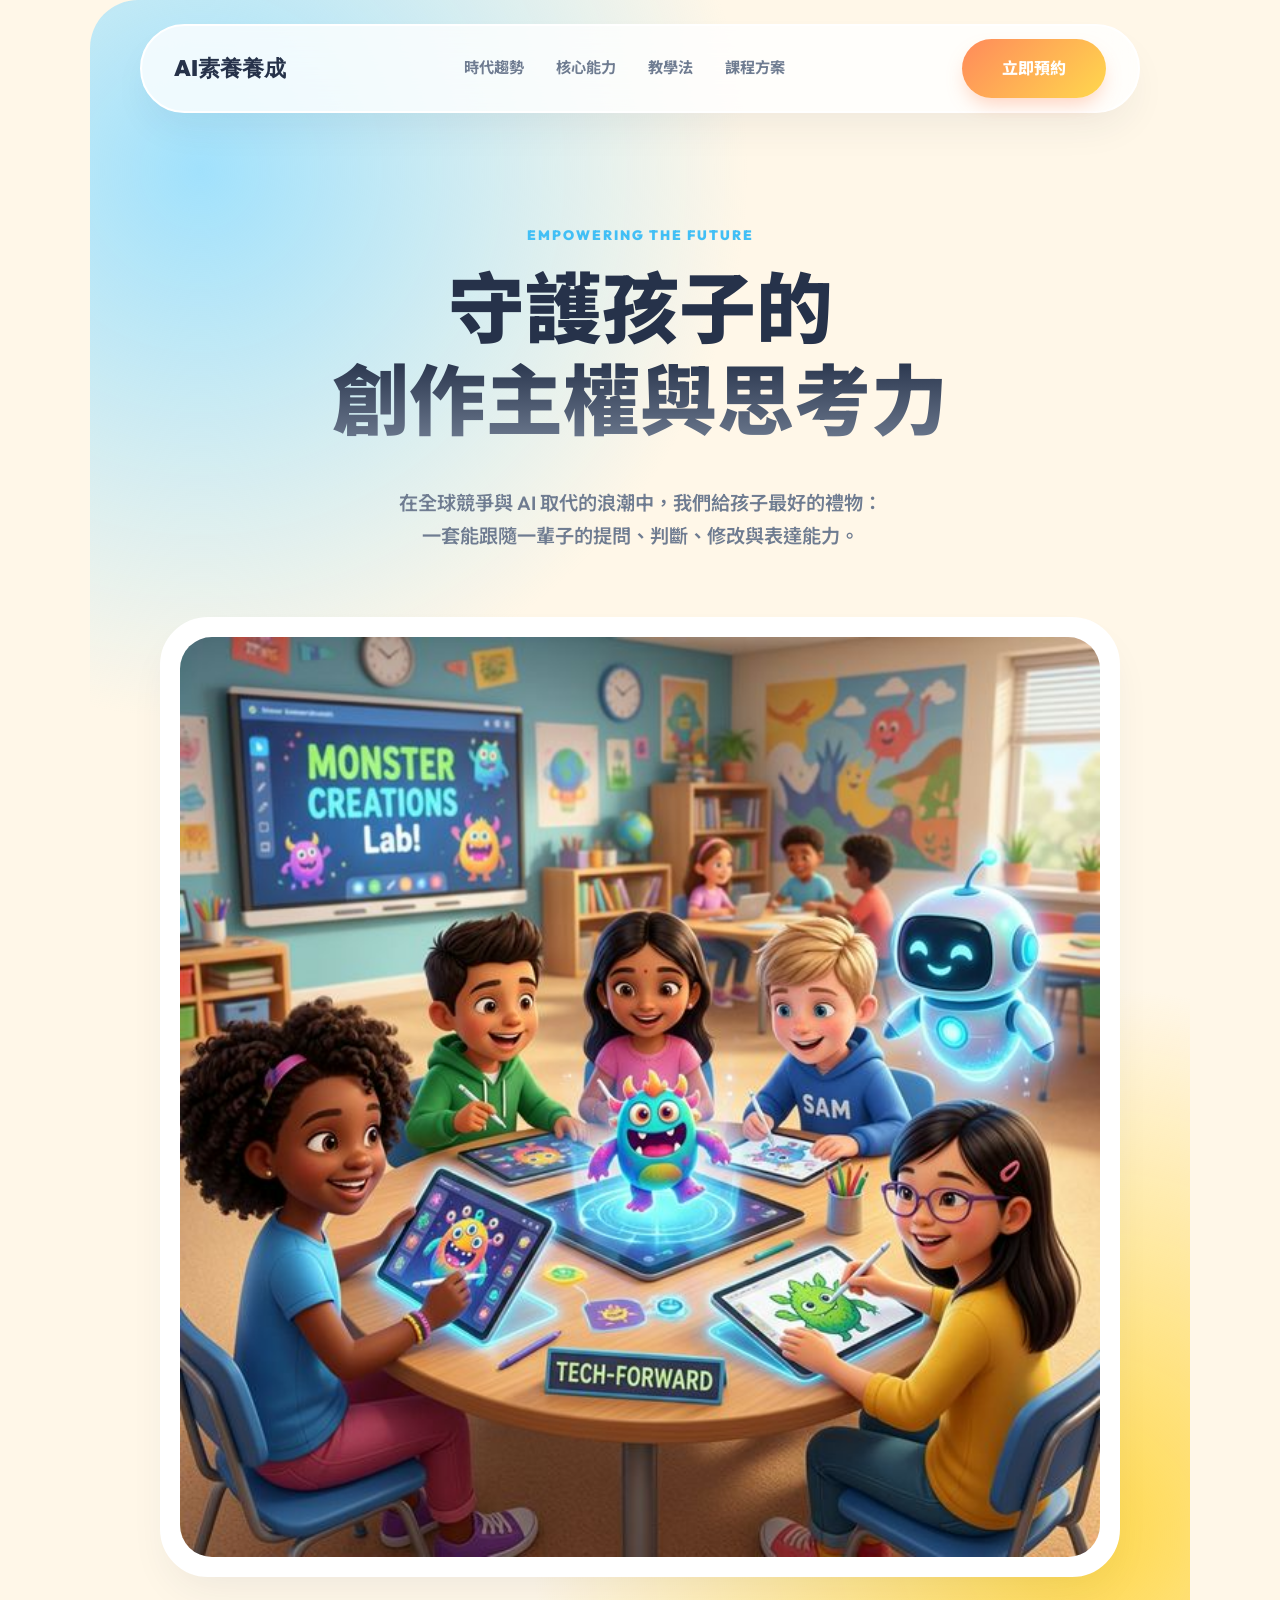
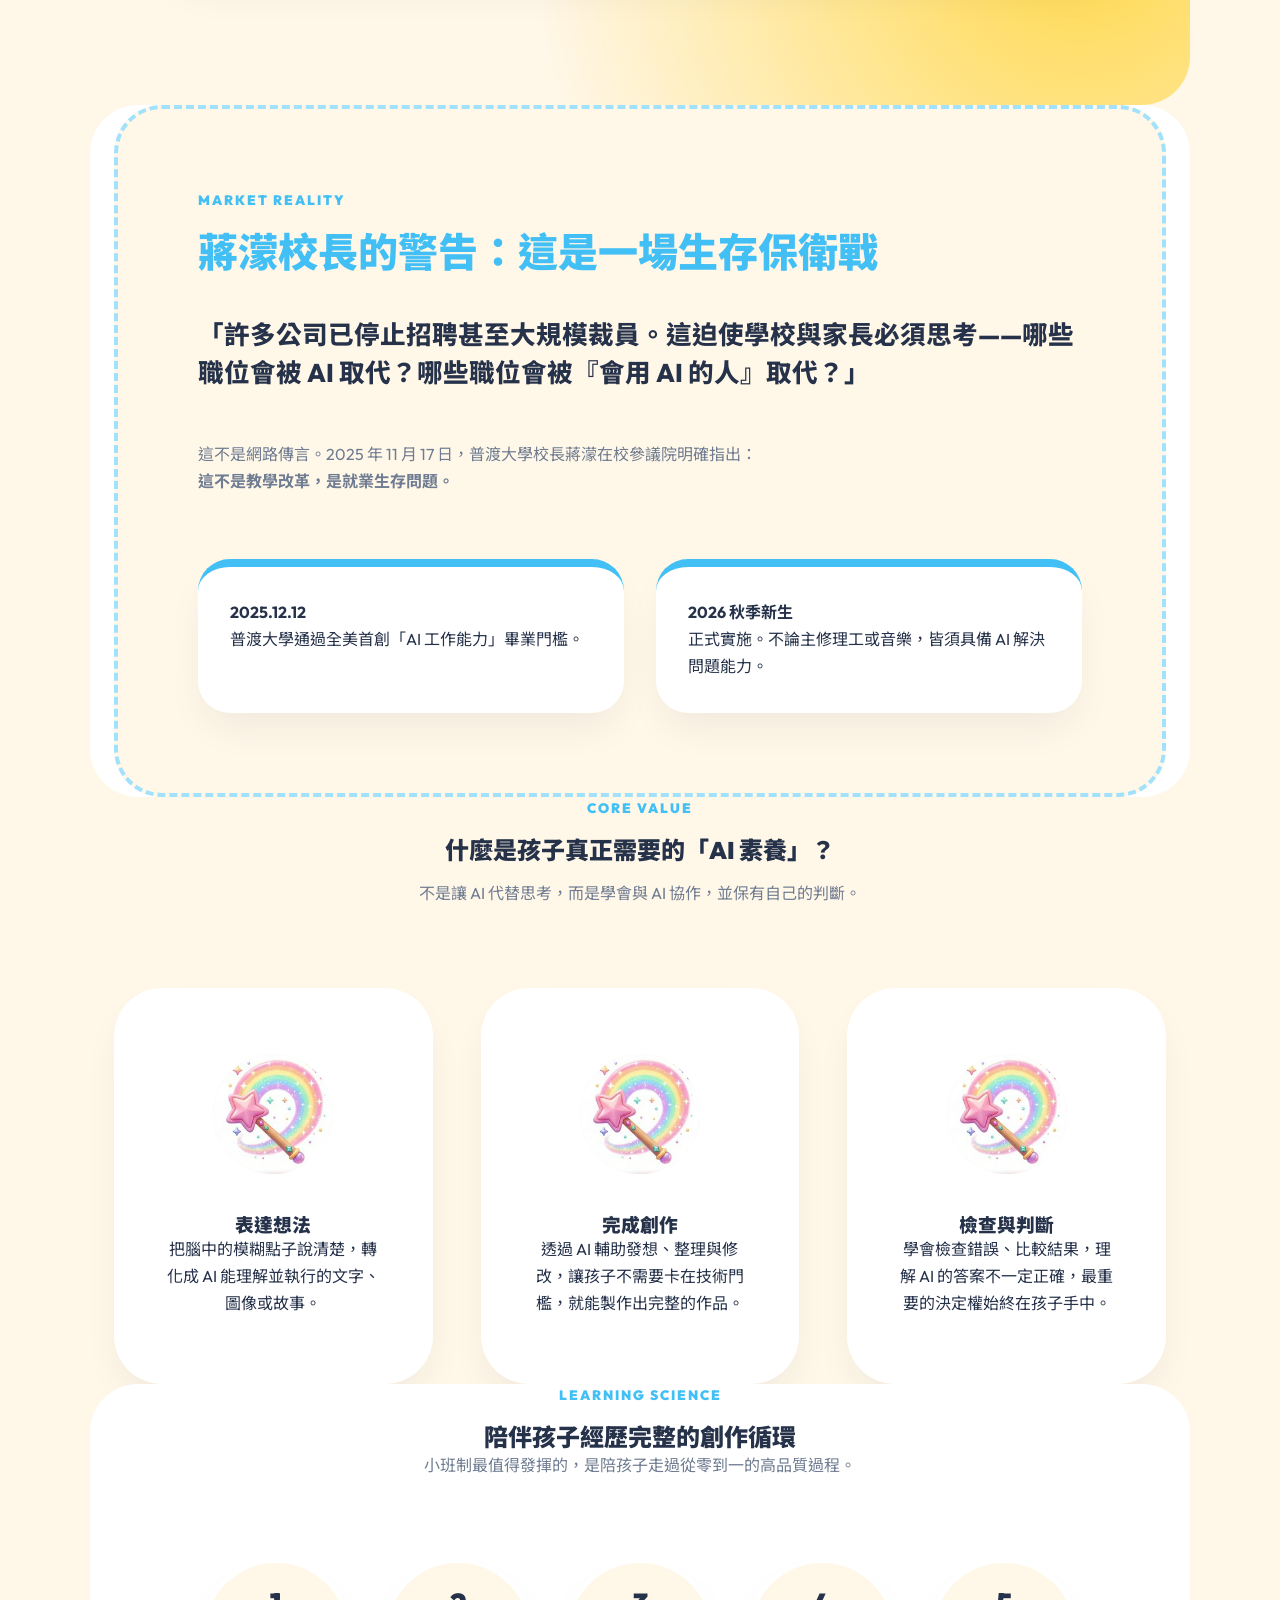
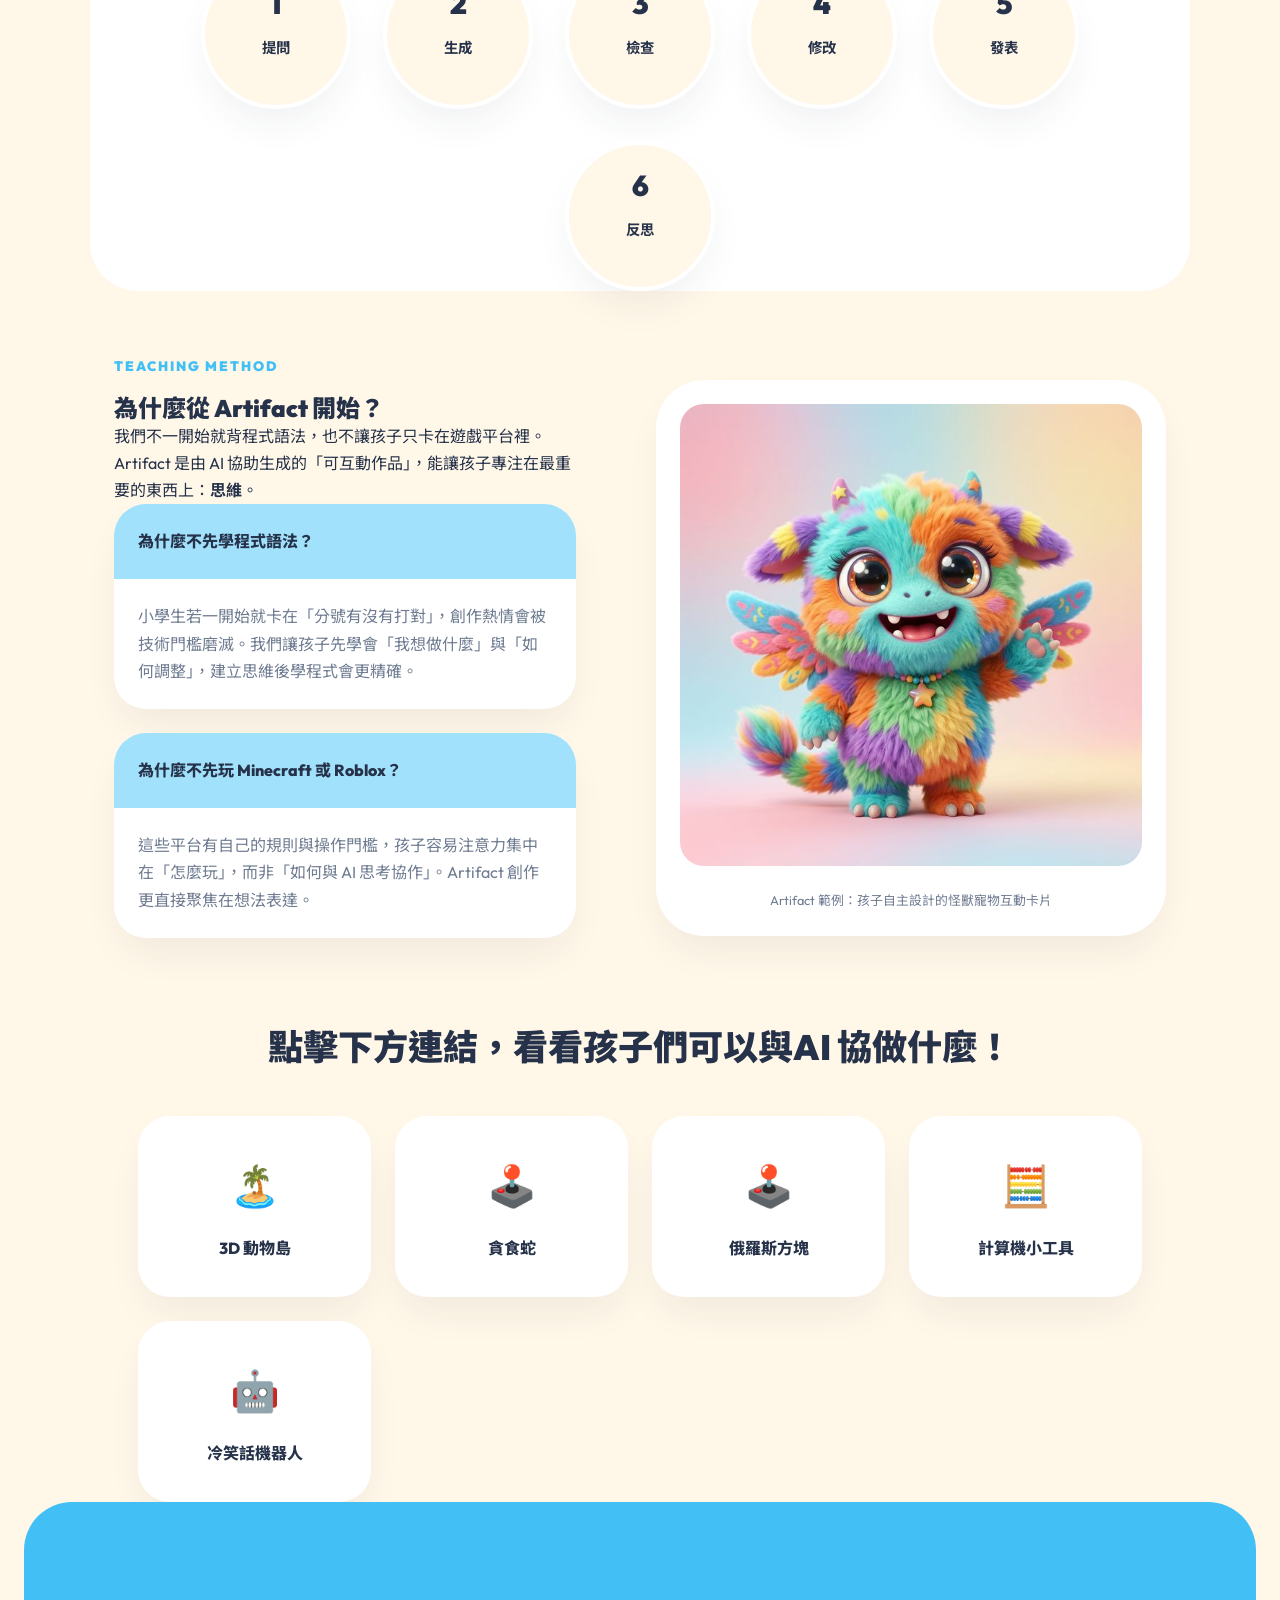
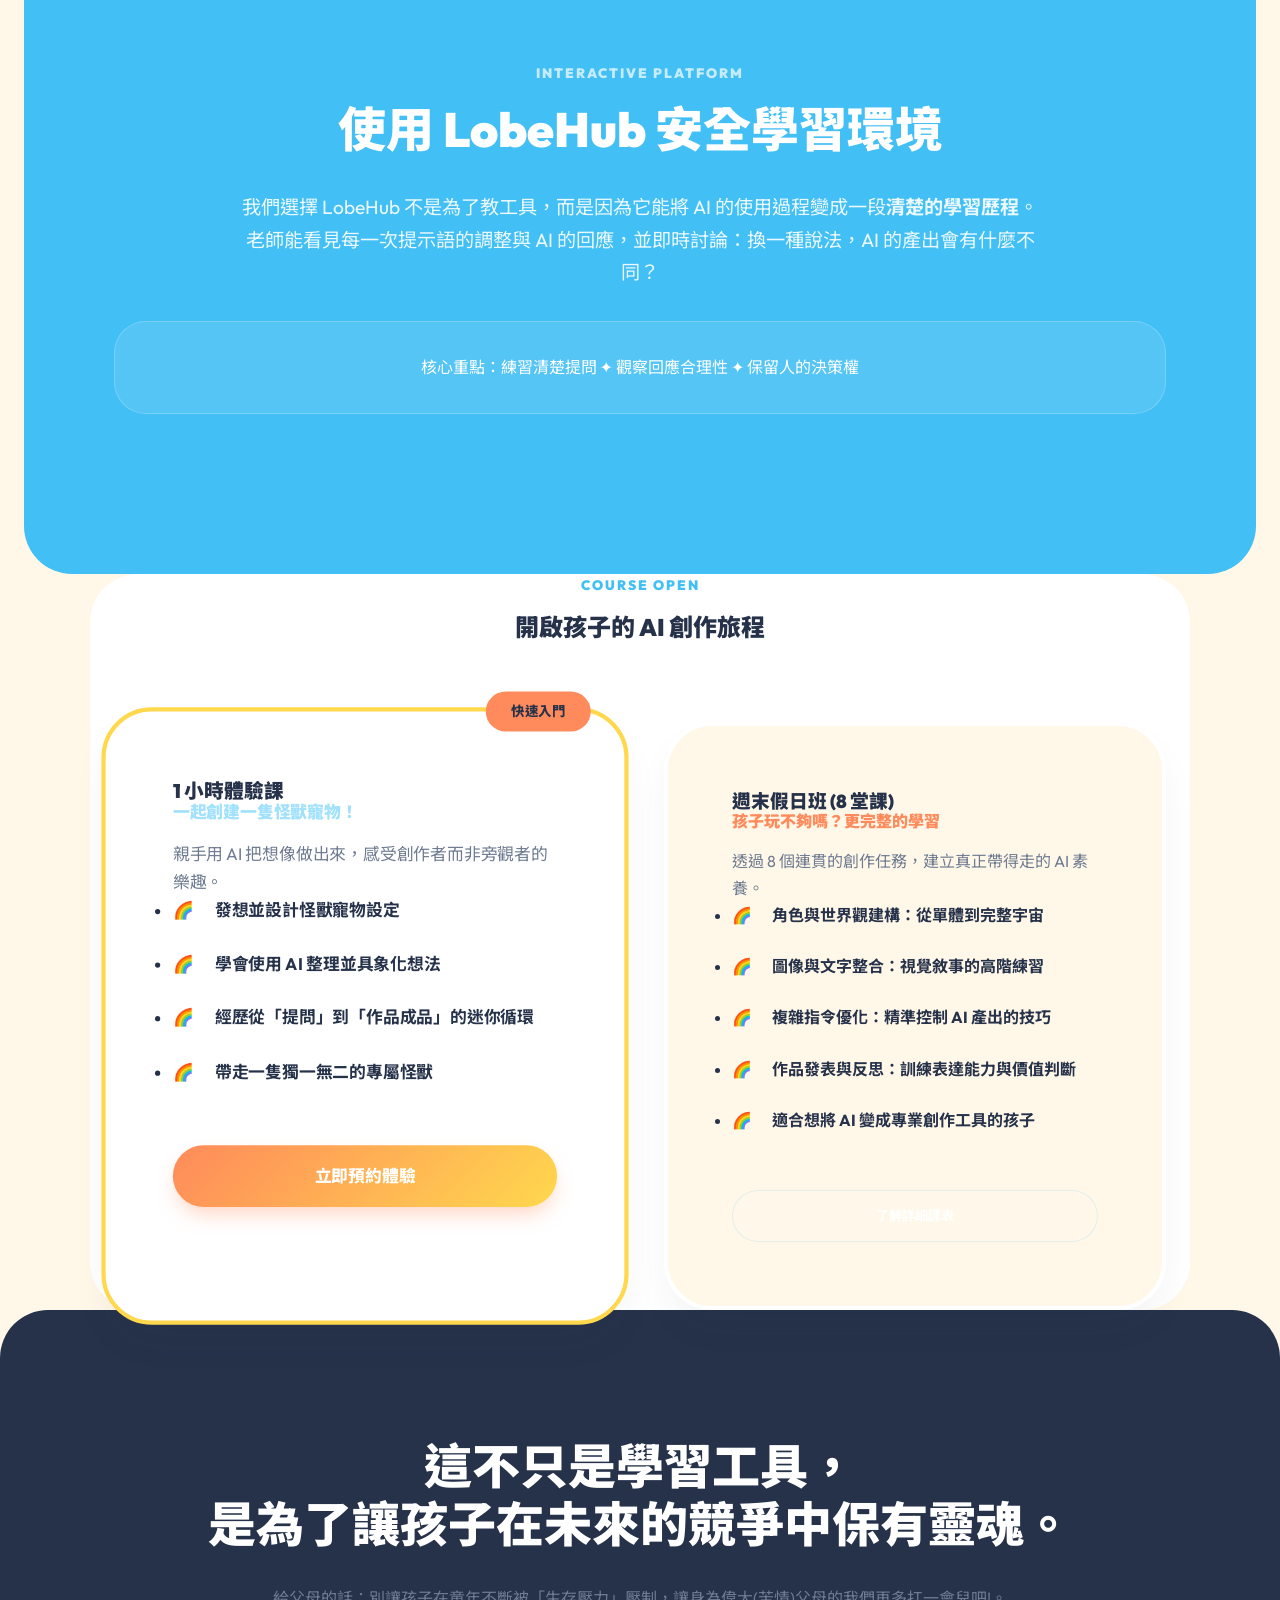
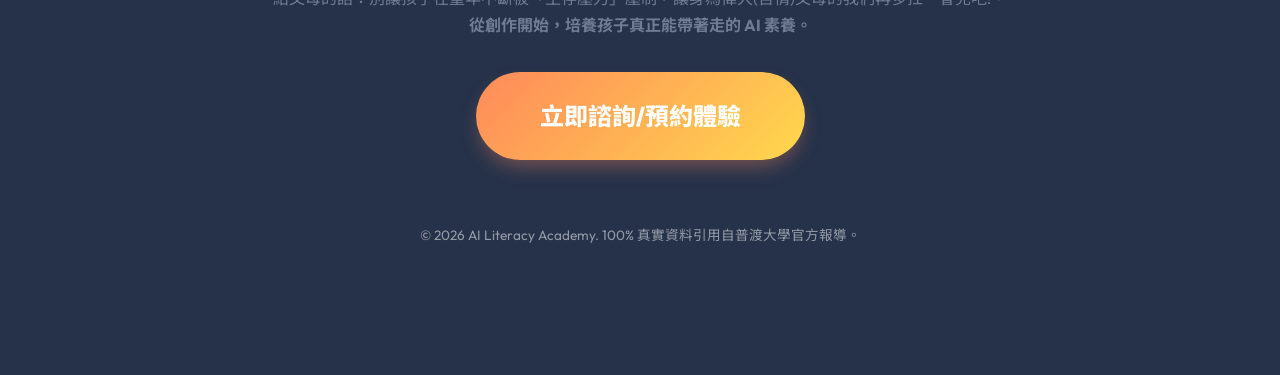
==== commit 0da4c500: "update booking url" ====
--- a/index.html
+++ b/index.html
@@ -236,8 +236,8 @@
         <div class="container">
             <h2>這不只是學習工具，<br>是為了讓孩子在未來的競爭中保有靈魂。</h2>
             <p style="margin: 2rem 0; color: var(--text-dim);">
-                給父母的話：別讓孩子在童年不斷被「生存壓力」壓制，讓我們幫孩子扛起裝備。<br><strong>從創作開始，培養孩子真正能帶著走的 AI 素養。</strong></p>
-            <a href="https://uedu.tw/ai-literacy" class="btn btn-primary"
+                給父母的話：別讓孩子在童年不斷被「生存壓力」壓制，讓身為偉大(苦情)父母的我們再多扛一會兒吧!。<br><strong>從創作開始，培養孩子真正能帶著走的 AI 素養。</strong></p>
+            <a href="https://tidycal.com/powerai/aikid" class="btn btn-primary"
                 style="font-size: 1.5rem; padding: 1.5rem 4rem;">立即諮詢/預約體驗</a>
             <div class="copyright">
                 &copy; 2026 AI Literacy Academy. 100% 真實資料引用自普渡大學官方報導。
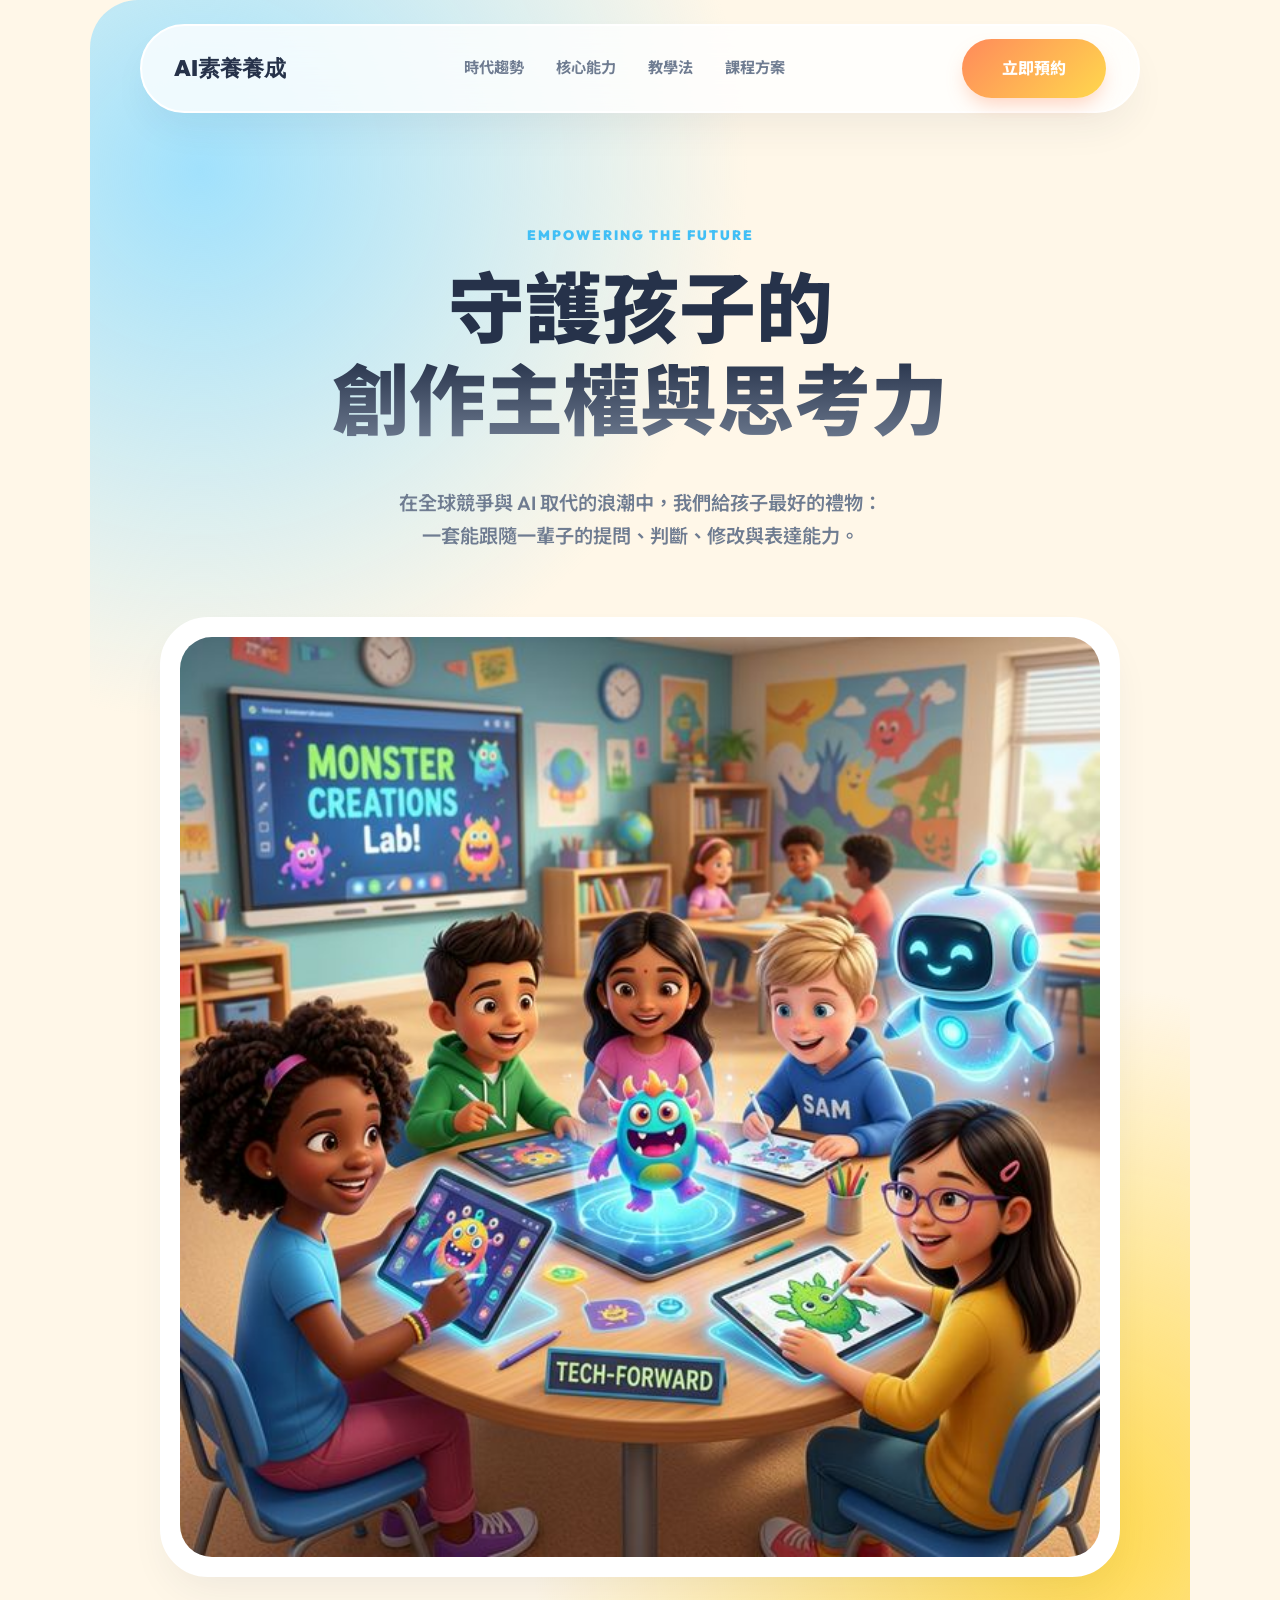
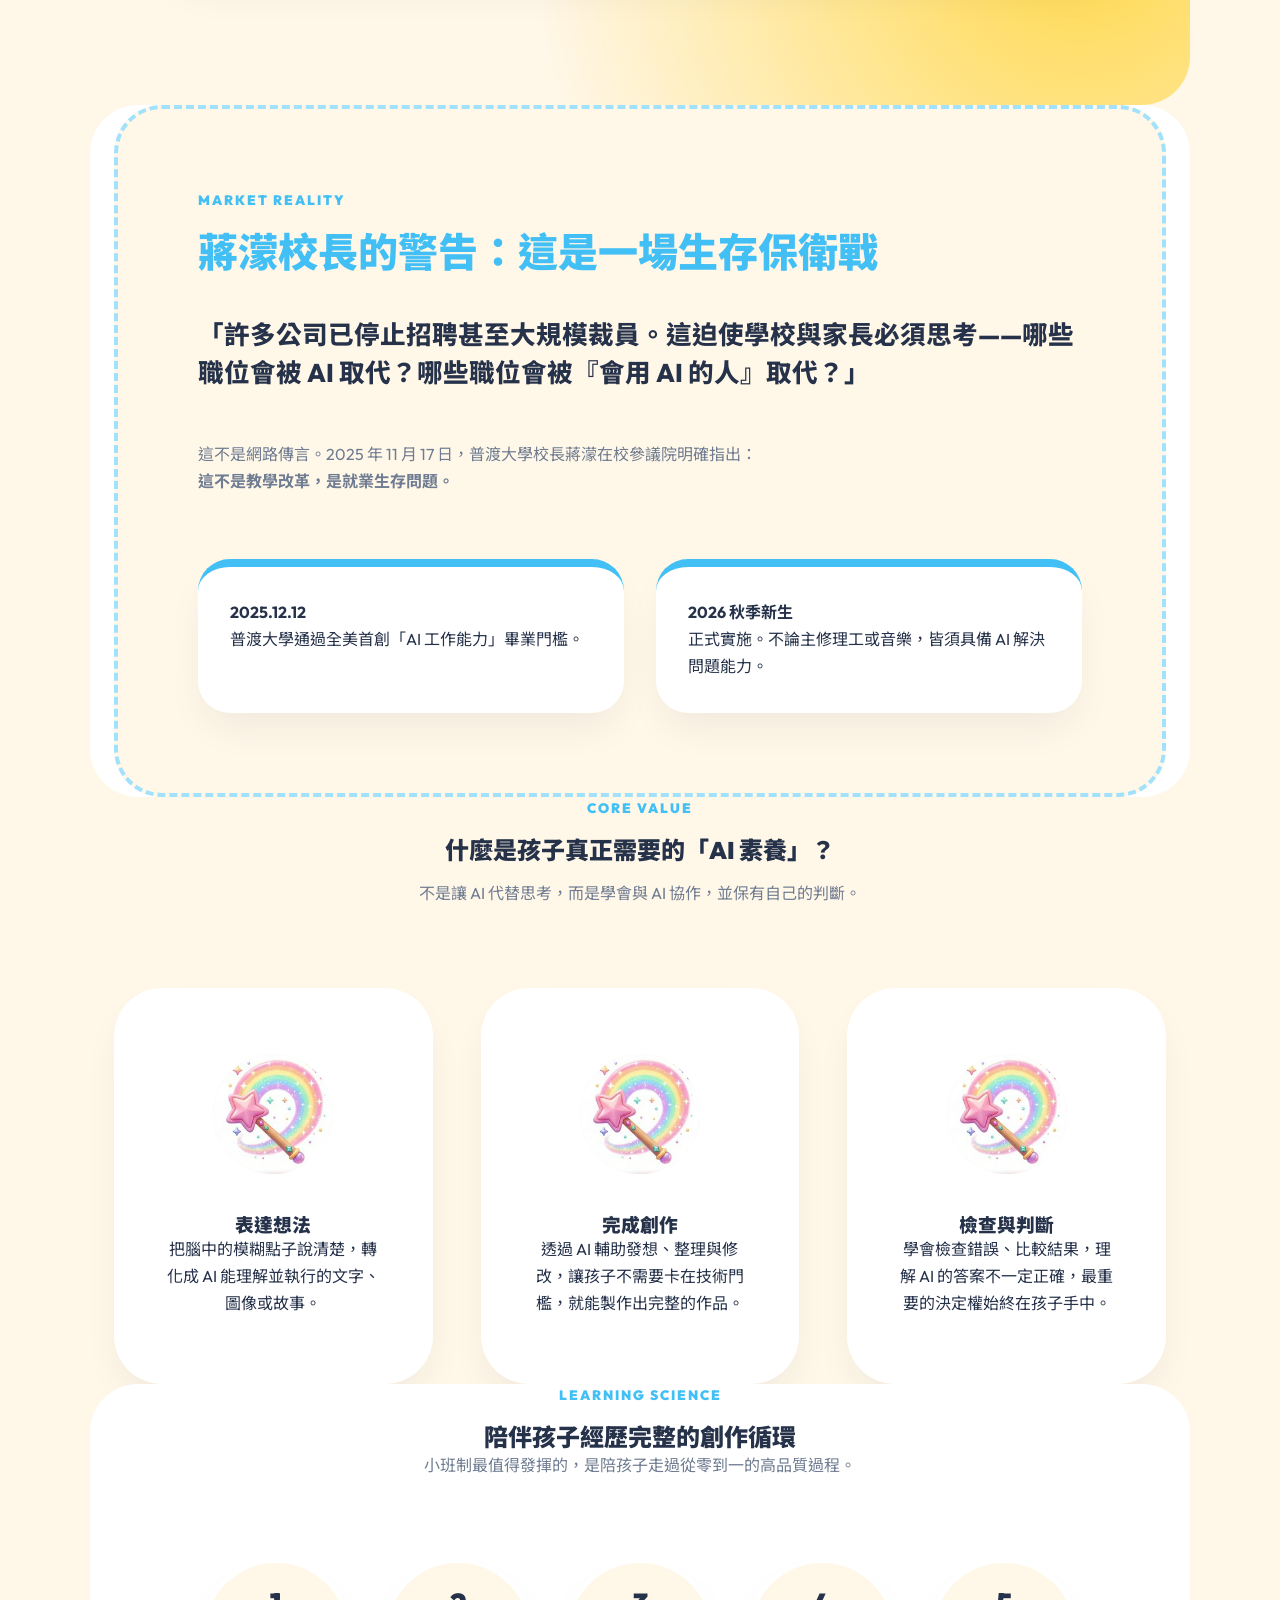
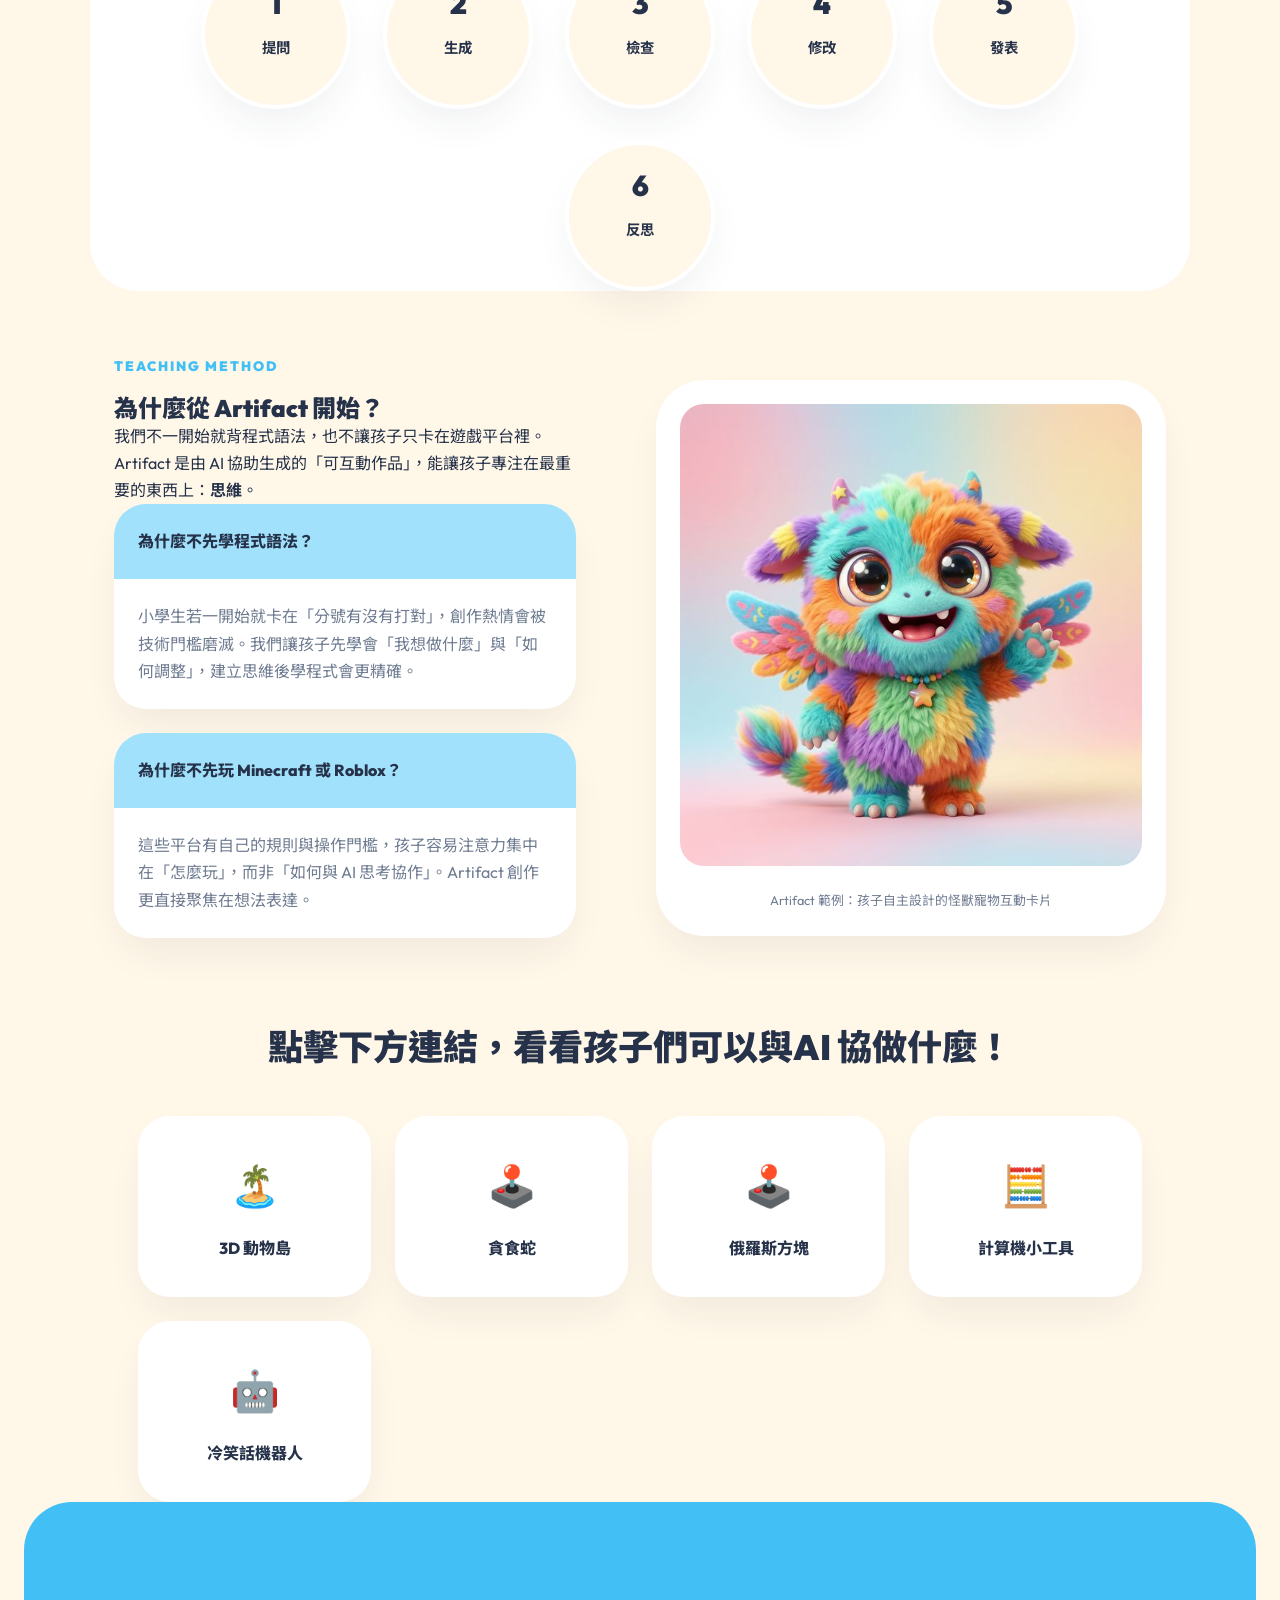
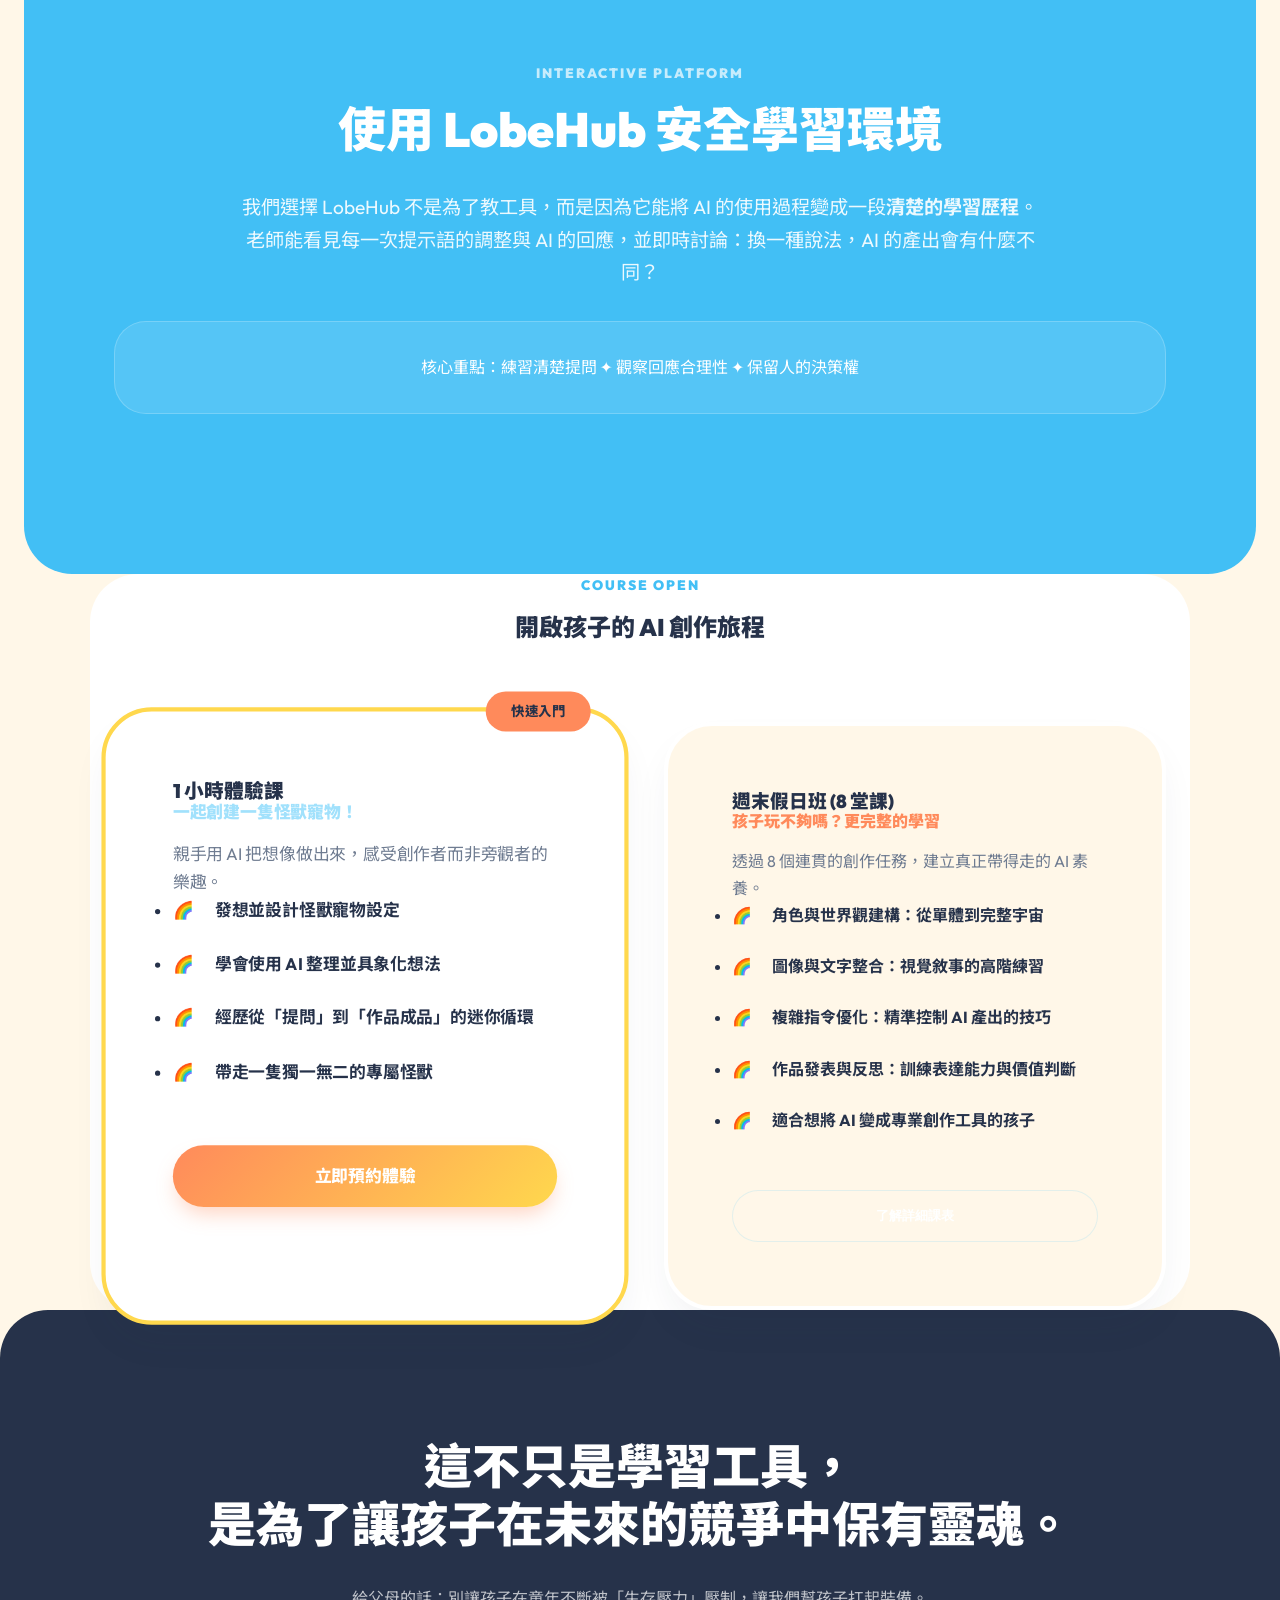
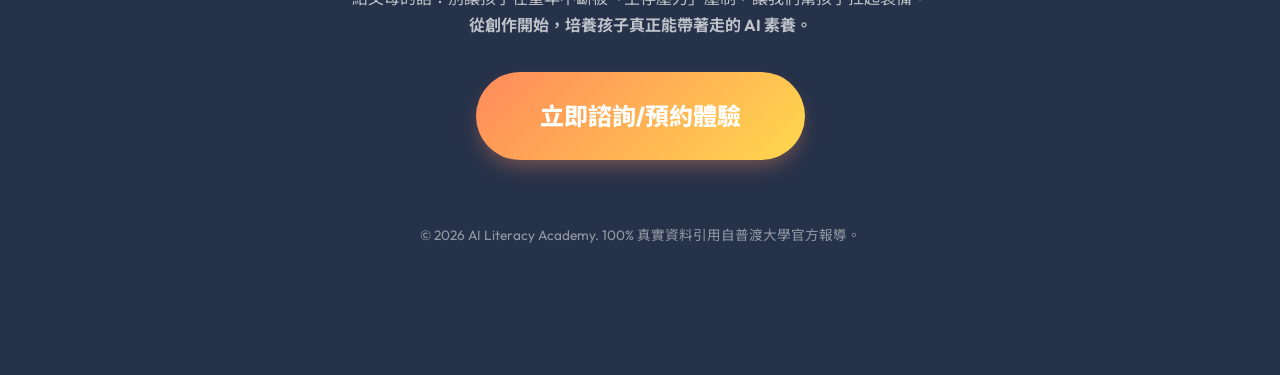
==== commit bcd30958: "Adjust footer text color and sync manual updates" ====
--- a/index.html
+++ b/index.html
@@ -235,8 +235,8 @@
     <footer id="booking">
         <div class="container">
             <h2>這不只是學習工具，<br>是為了讓孩子在未來的競爭中保有靈魂。</h2>
-            <p style="margin: 2rem 0; color: var(--text-dim);">
-                給父母的話：別讓孩子在童年不斷被「生存壓力」壓制，讓身為偉大(苦情)父母的我們再多扛一會兒吧!。<br><strong>從創作開始，培養孩子真正能帶著走的 AI 素養。</strong></p>
+            <p style="margin: 2rem 0; color: rgba(255,255,255,0.7);">
+                給父母的話：別讓孩子在童年不斷被「生存壓力」壓制，讓我們幫孩子扛起裝備。<br><strong>從創作開始，培養孩子真正能帶著走的 AI 素養。</strong></p>
             <a href="https://tidycal.com/powerai/aikid" class="btn btn-primary"
                 style="font-size: 1.5rem; padding: 1.5rem 4rem;">立即諮詢/預約體驗</a>
             <div class="copyright">
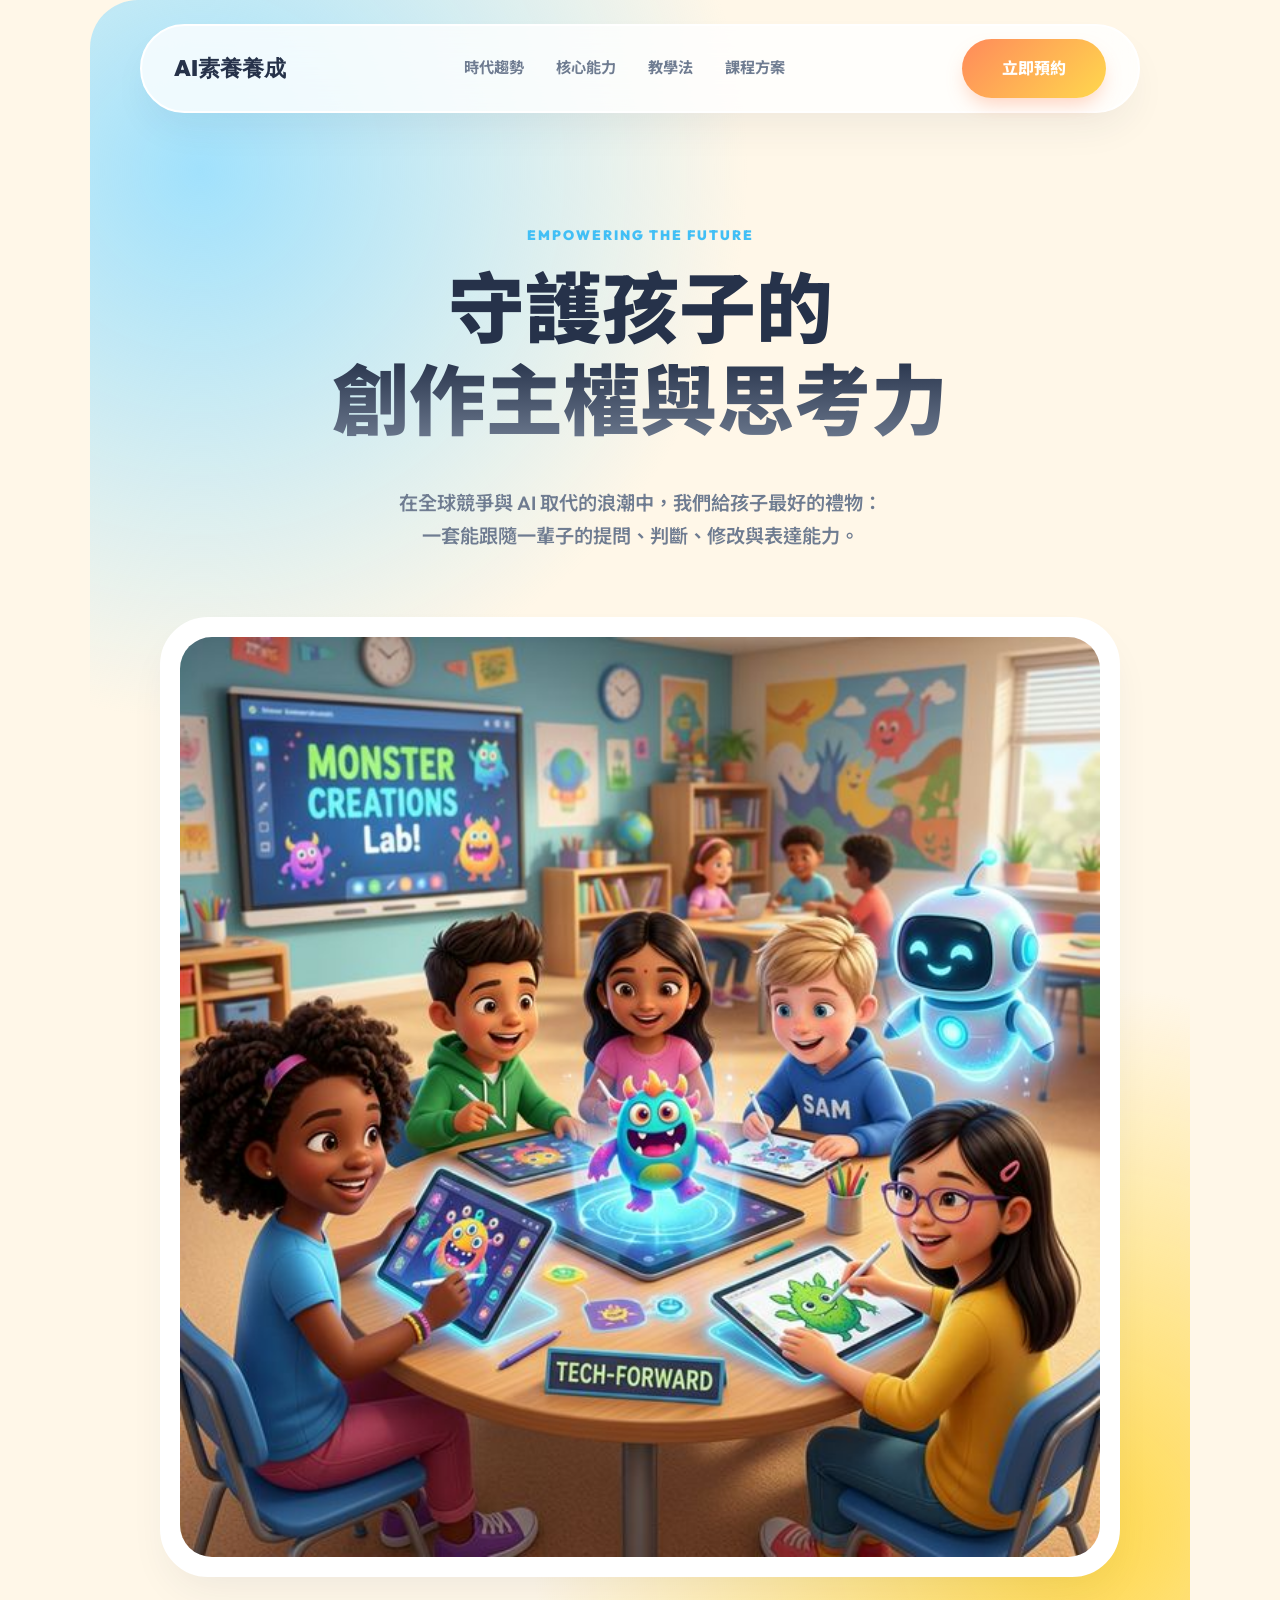
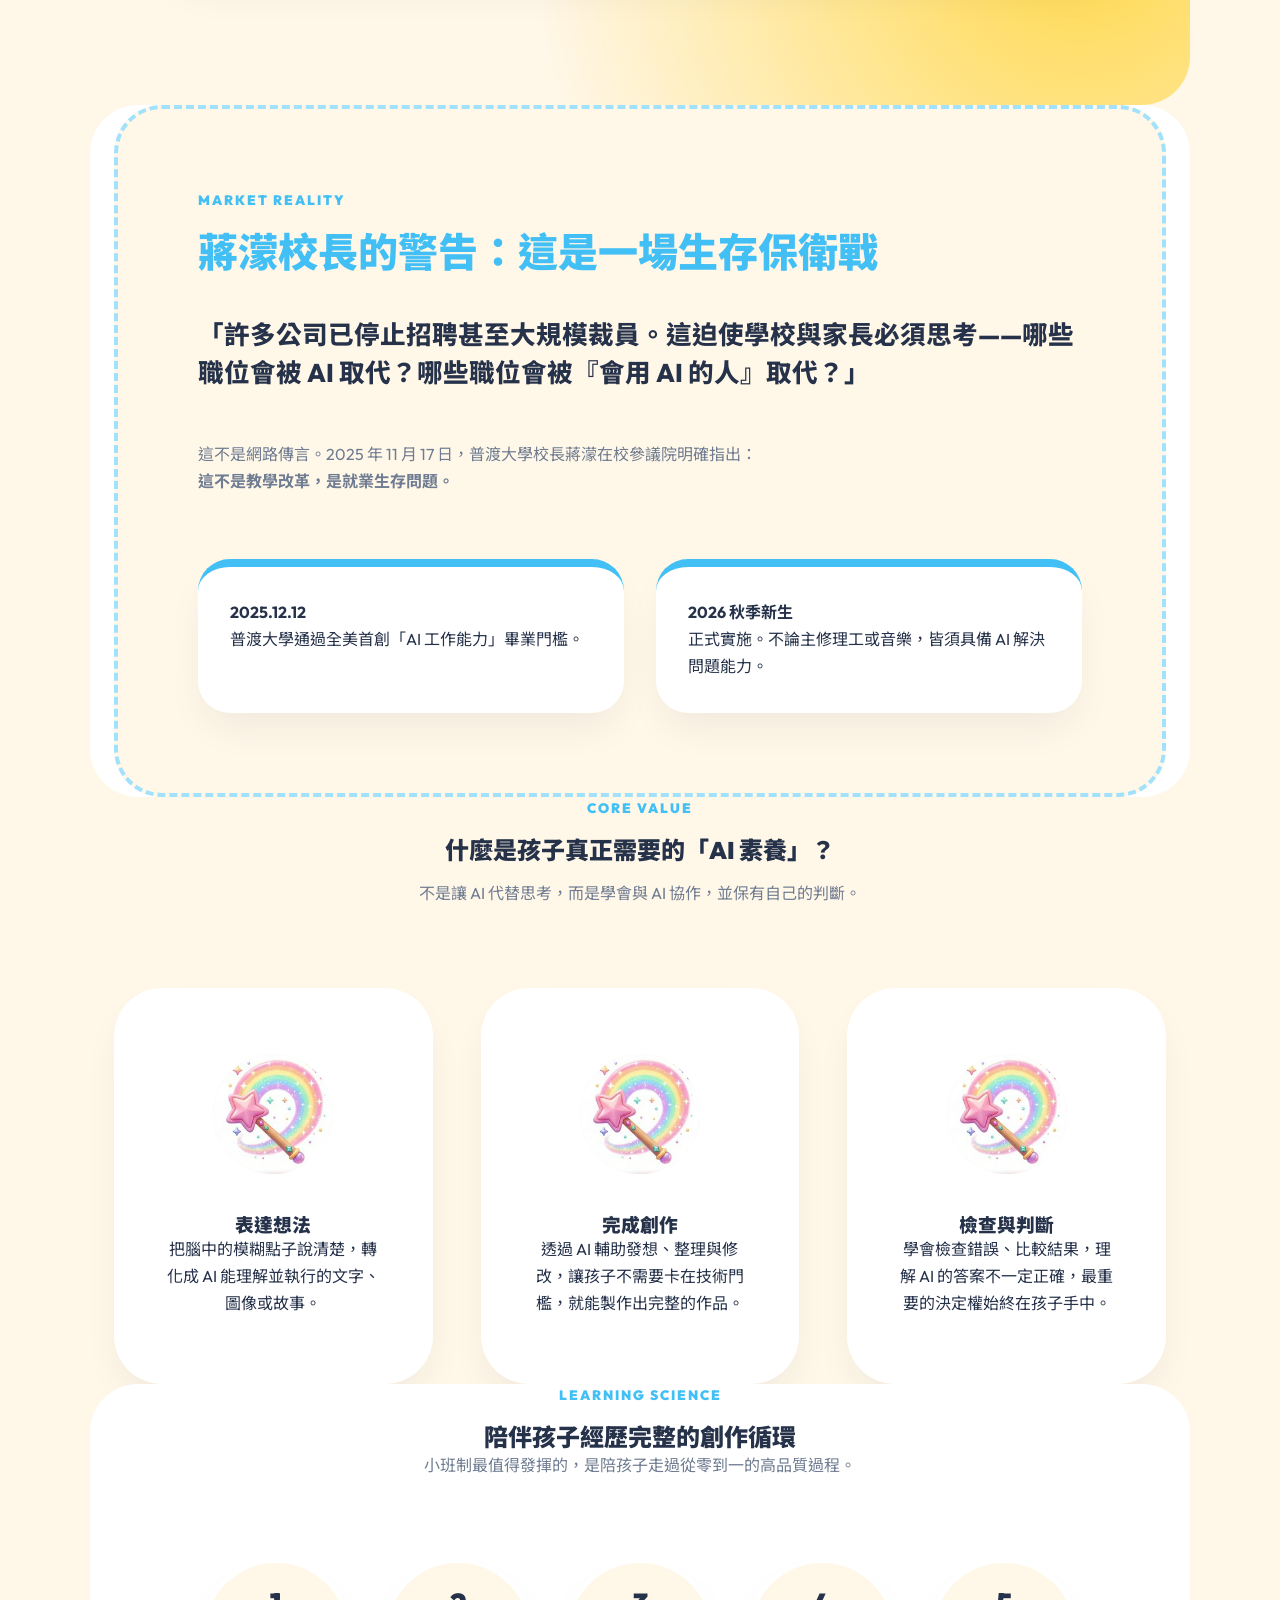
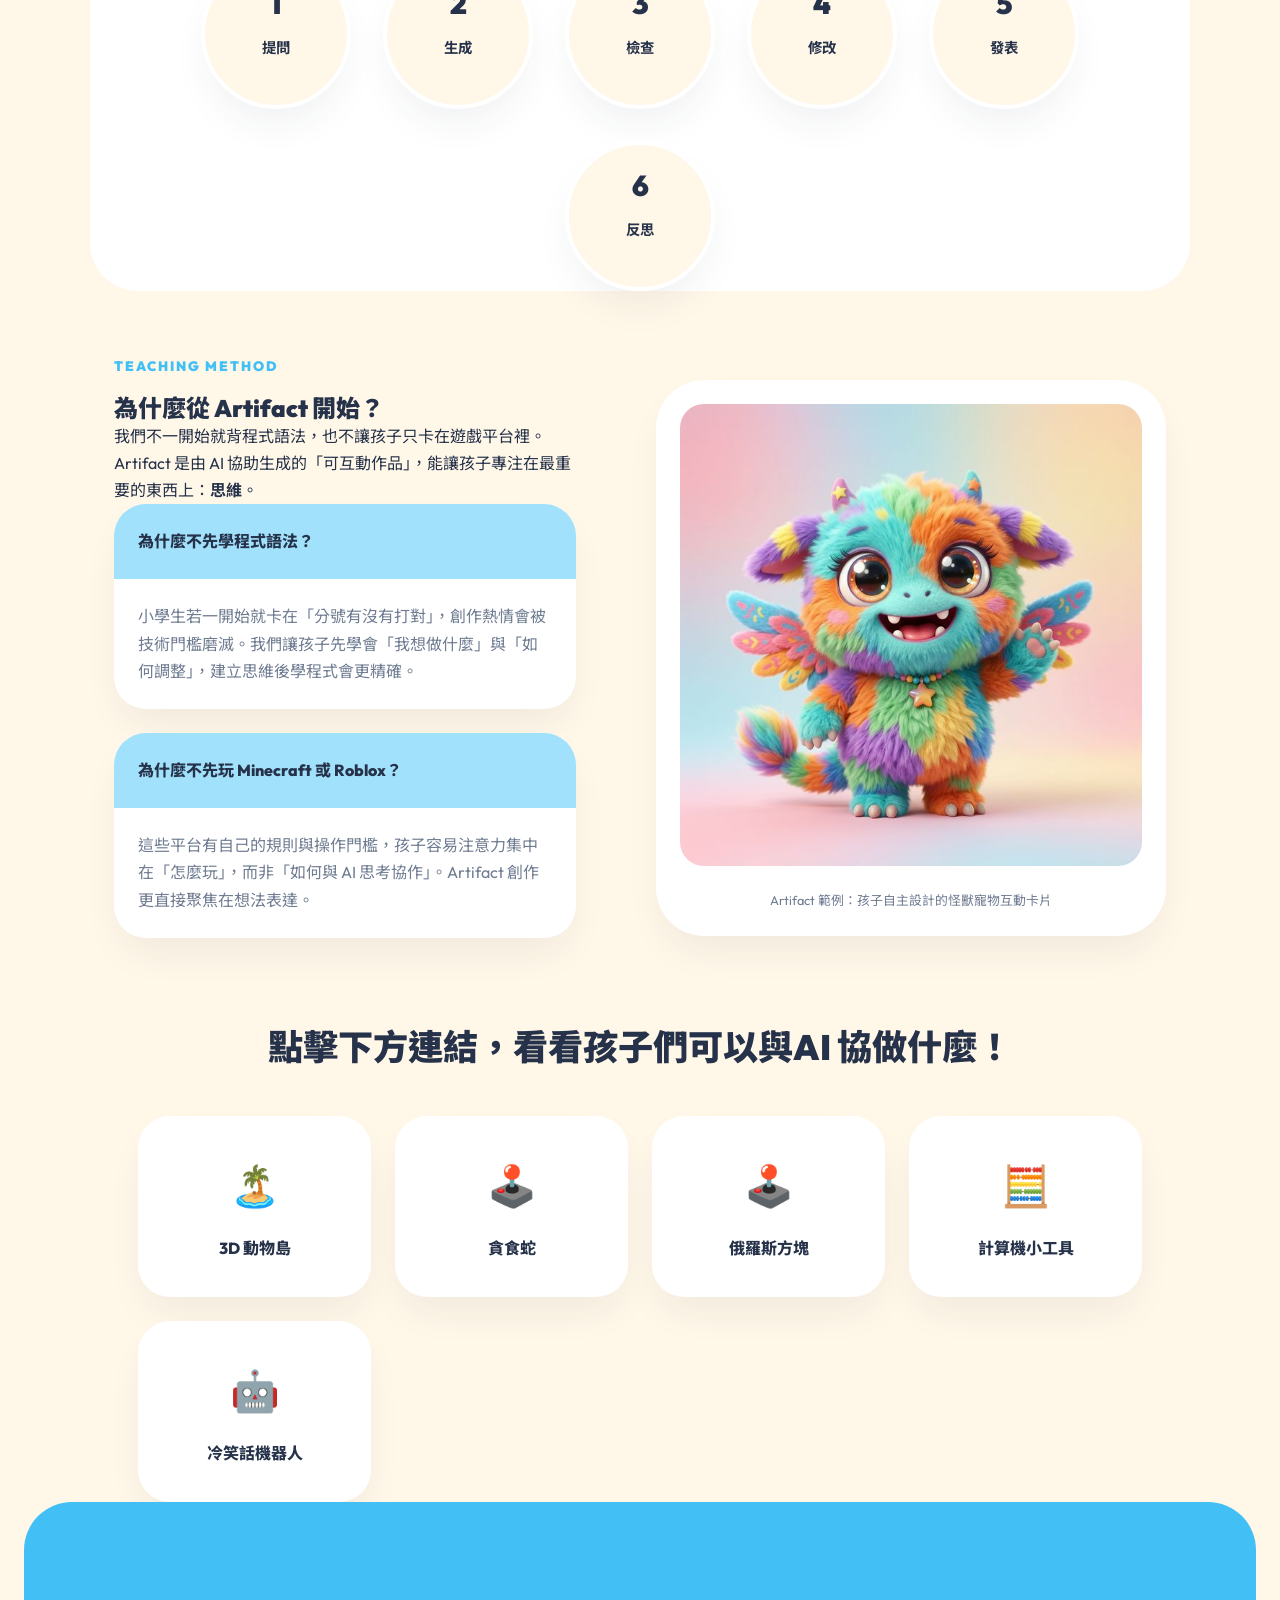
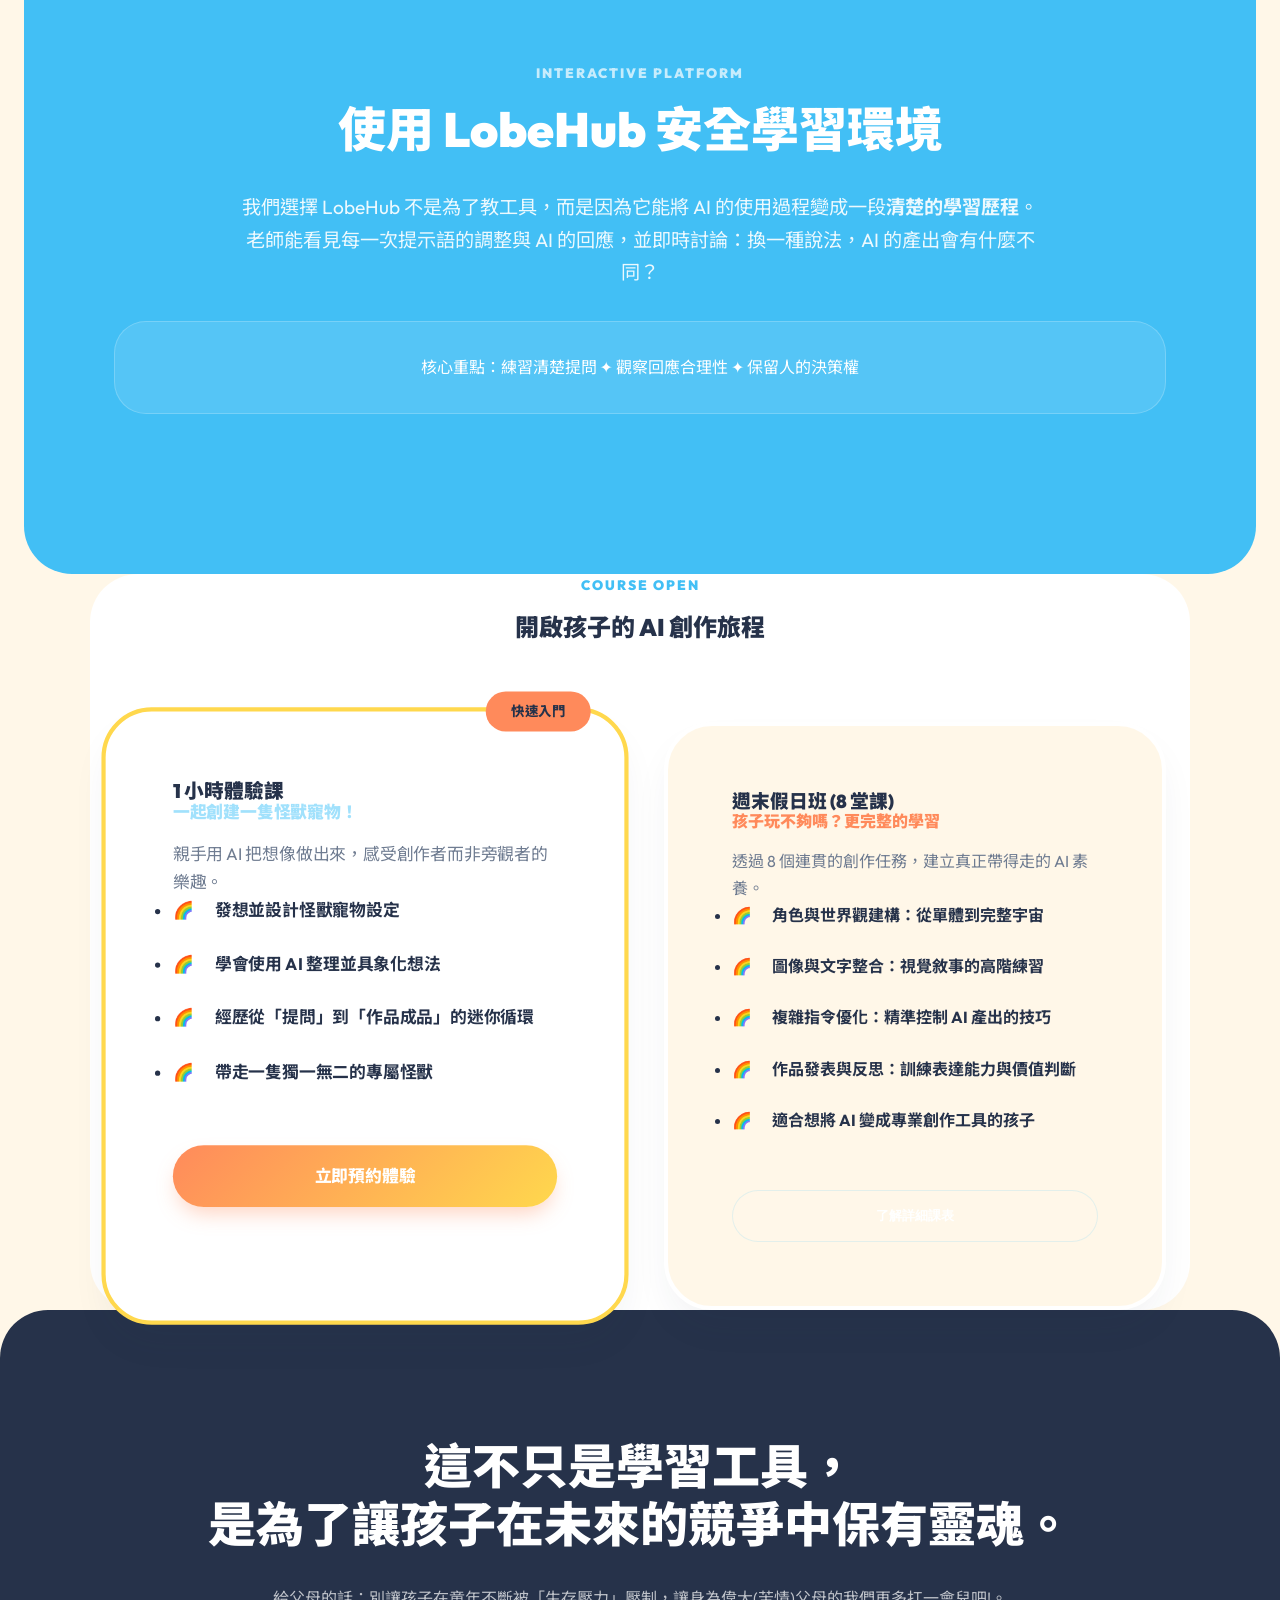
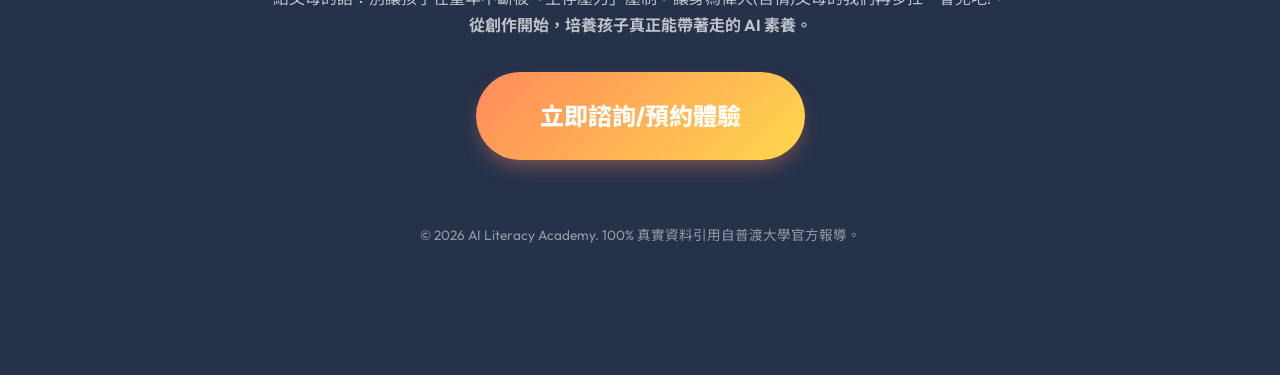
==== commit 1028b316: "調整html 內文" ====
--- a/index.html
+++ b/index.html
@@ -235,8 +235,8 @@
     <footer id="booking">
         <div class="container">
             <h2>這不只是學習工具，<br>是為了讓孩子在未來的競爭中保有靈魂。</h2>
-            <p style="margin: 2rem 0; color: rgba(255,255,255,0.7);">
-                給父母的話：別讓孩子在童年不斷被「生存壓力」壓制，讓我們幫孩子扛起裝備。<br><strong>從創作開始，培養孩子真正能帶著走的 AI 素養。</strong></p>
+            <p>
+                給父母的話：別讓孩子在童年不斷被「生存壓力」壓制，讓身為偉大(苦情)父母的我們再多扛一會兒吧!。<br><strong>從創作開始，培養孩子真正能帶著走的 AI 素養。</strong></p>
             <a href="https://tidycal.com/powerai/aikid" class="btn btn-primary"
                 style="font-size: 1.5rem; padding: 1.5rem 4rem;">立即諮詢/預約體驗</a>
             <div class="copyright">
--- a/style.css
+++ b/style.css
@@ -497,6 +497,11 @@
     font-size: 3rem;
 }
 
+footer p {
+    margin: 2rem 0;
+    color: rgba(255, 255, 255, 0.7);
+}
+
 .copyright {
     margin-top: 4rem;
     opacity: 0.5;
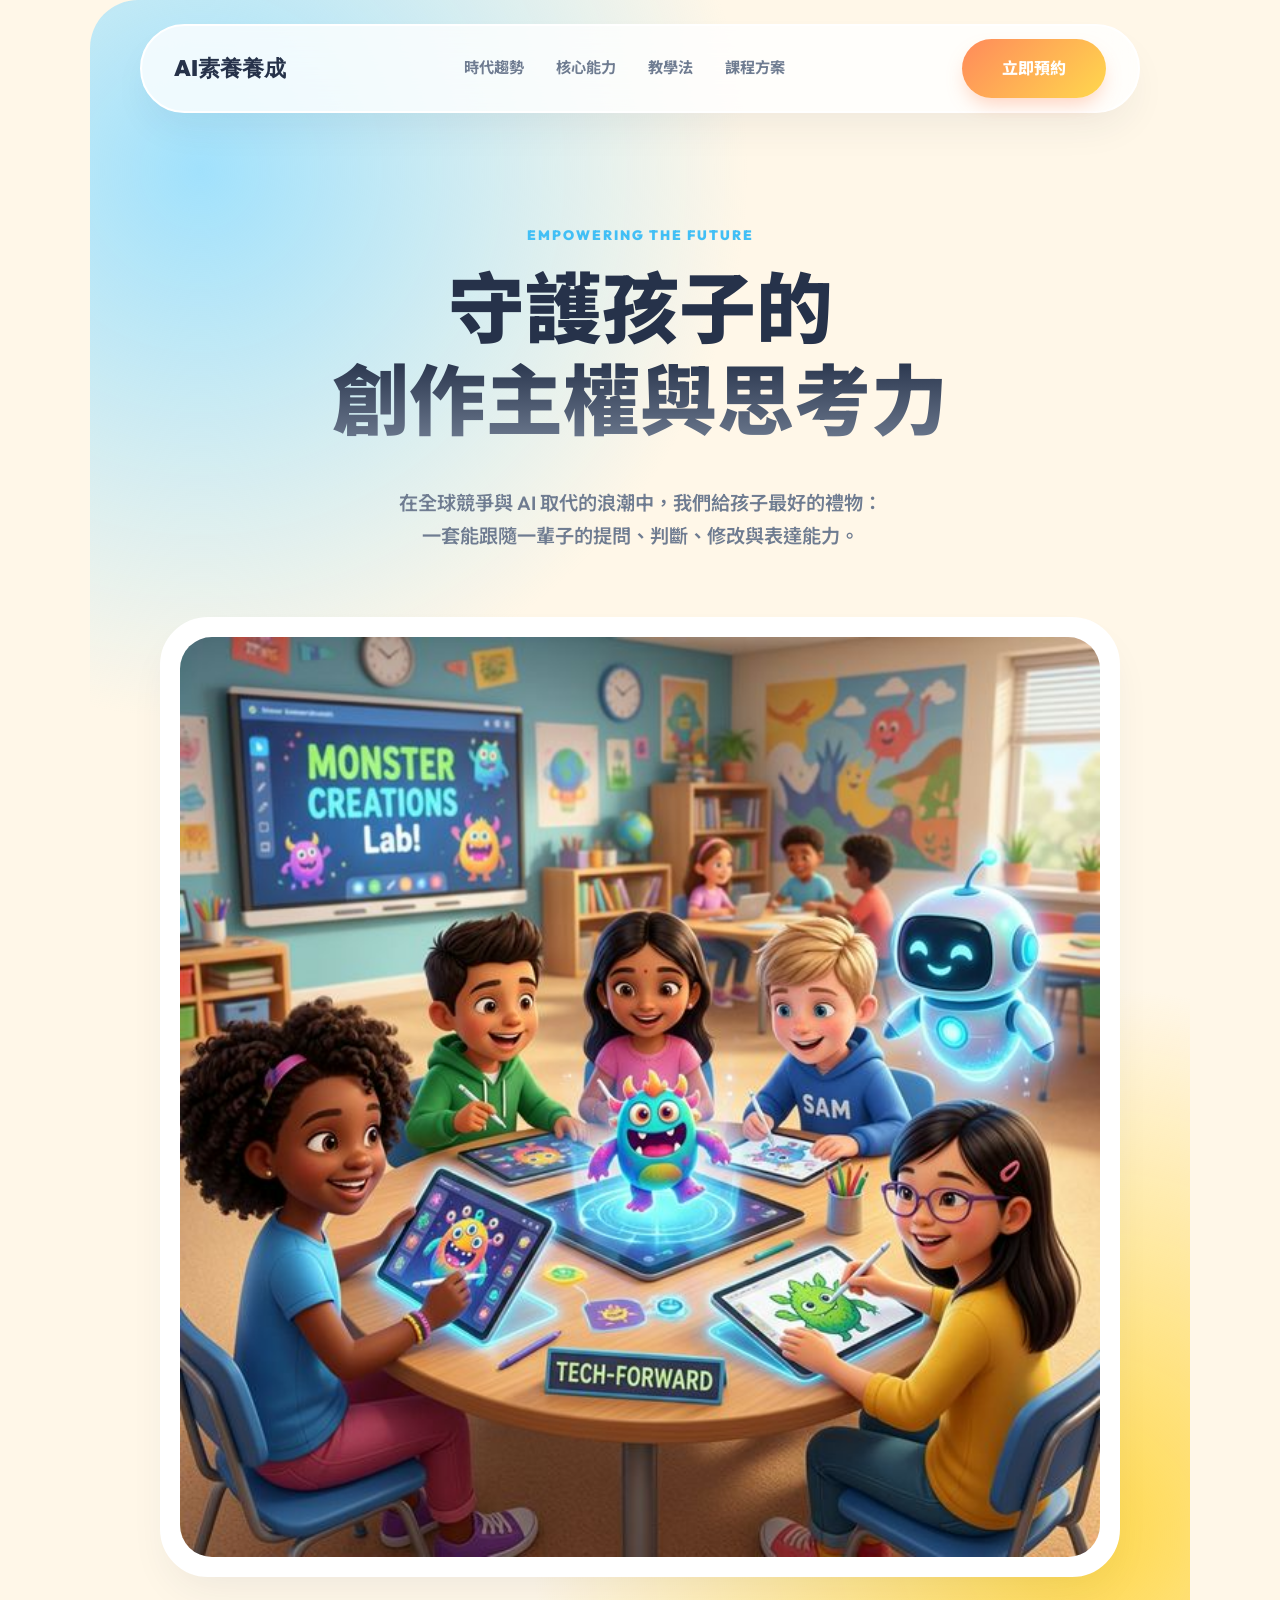
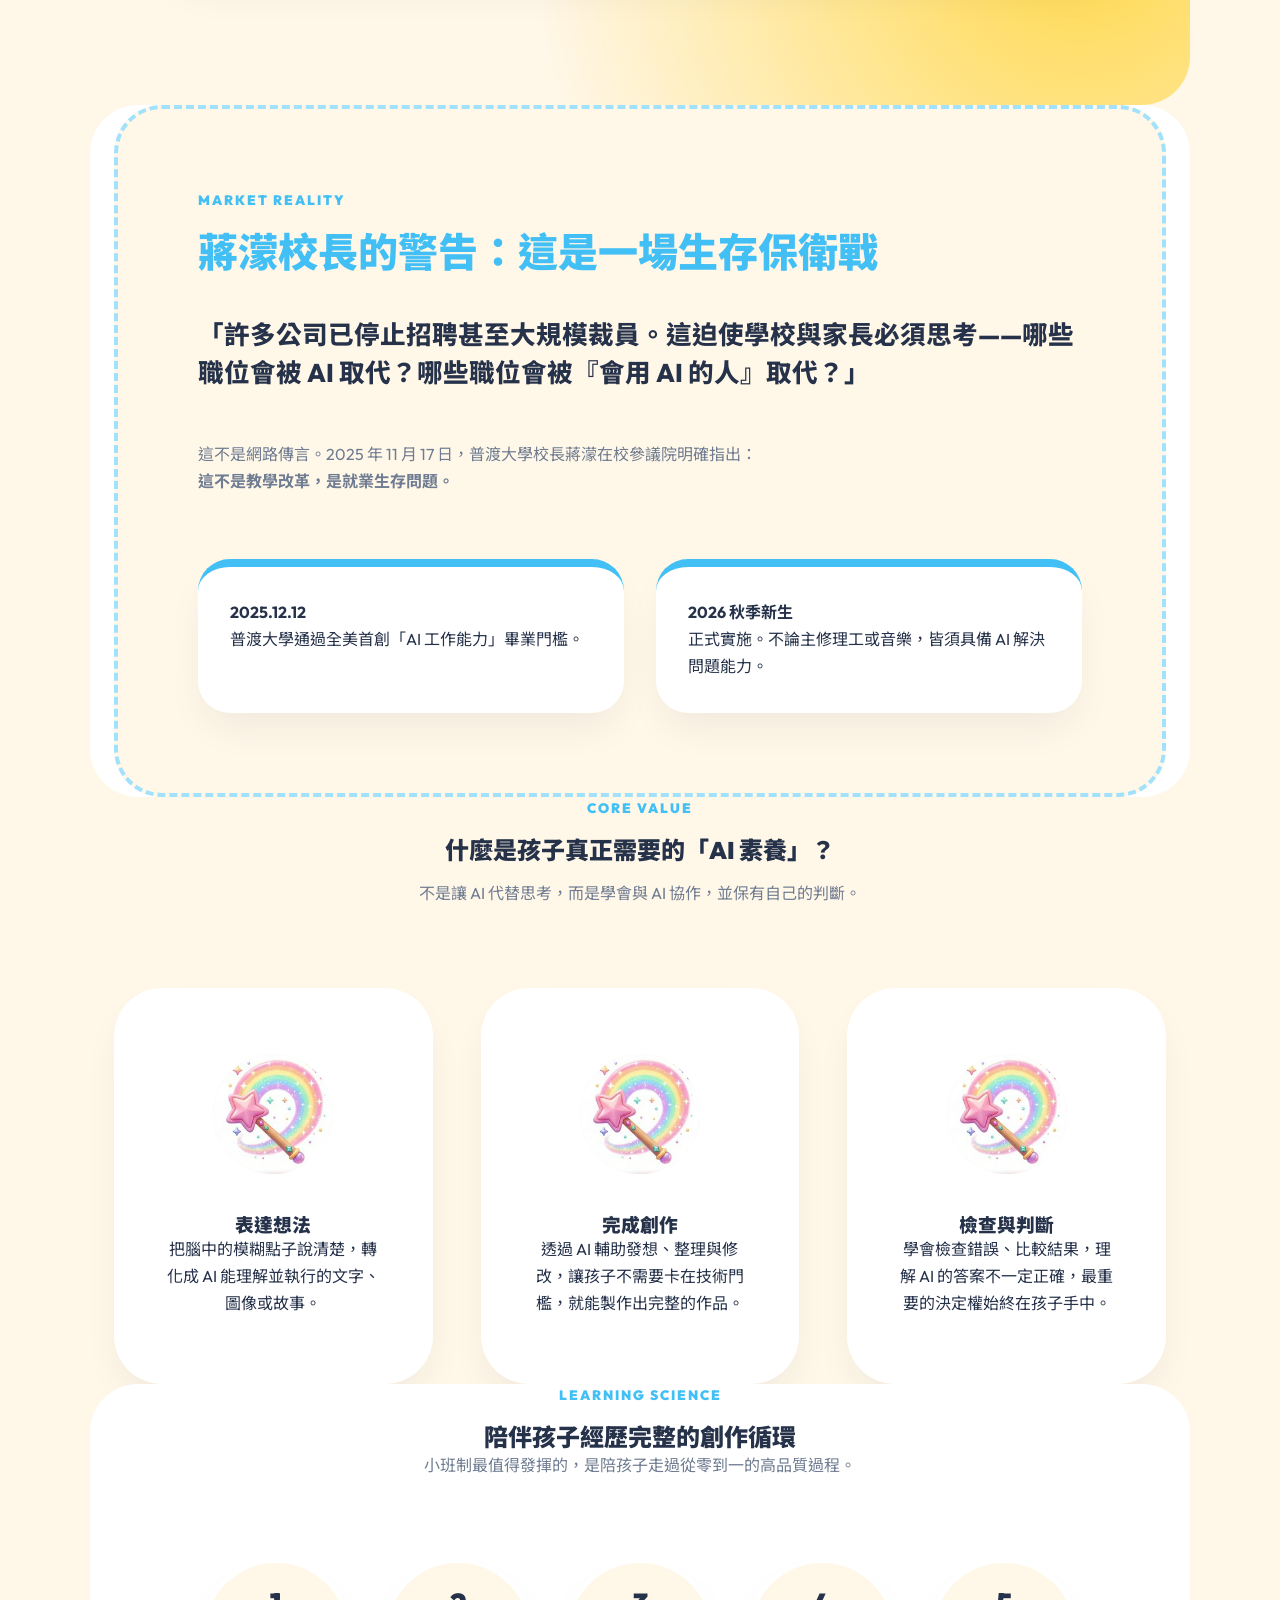
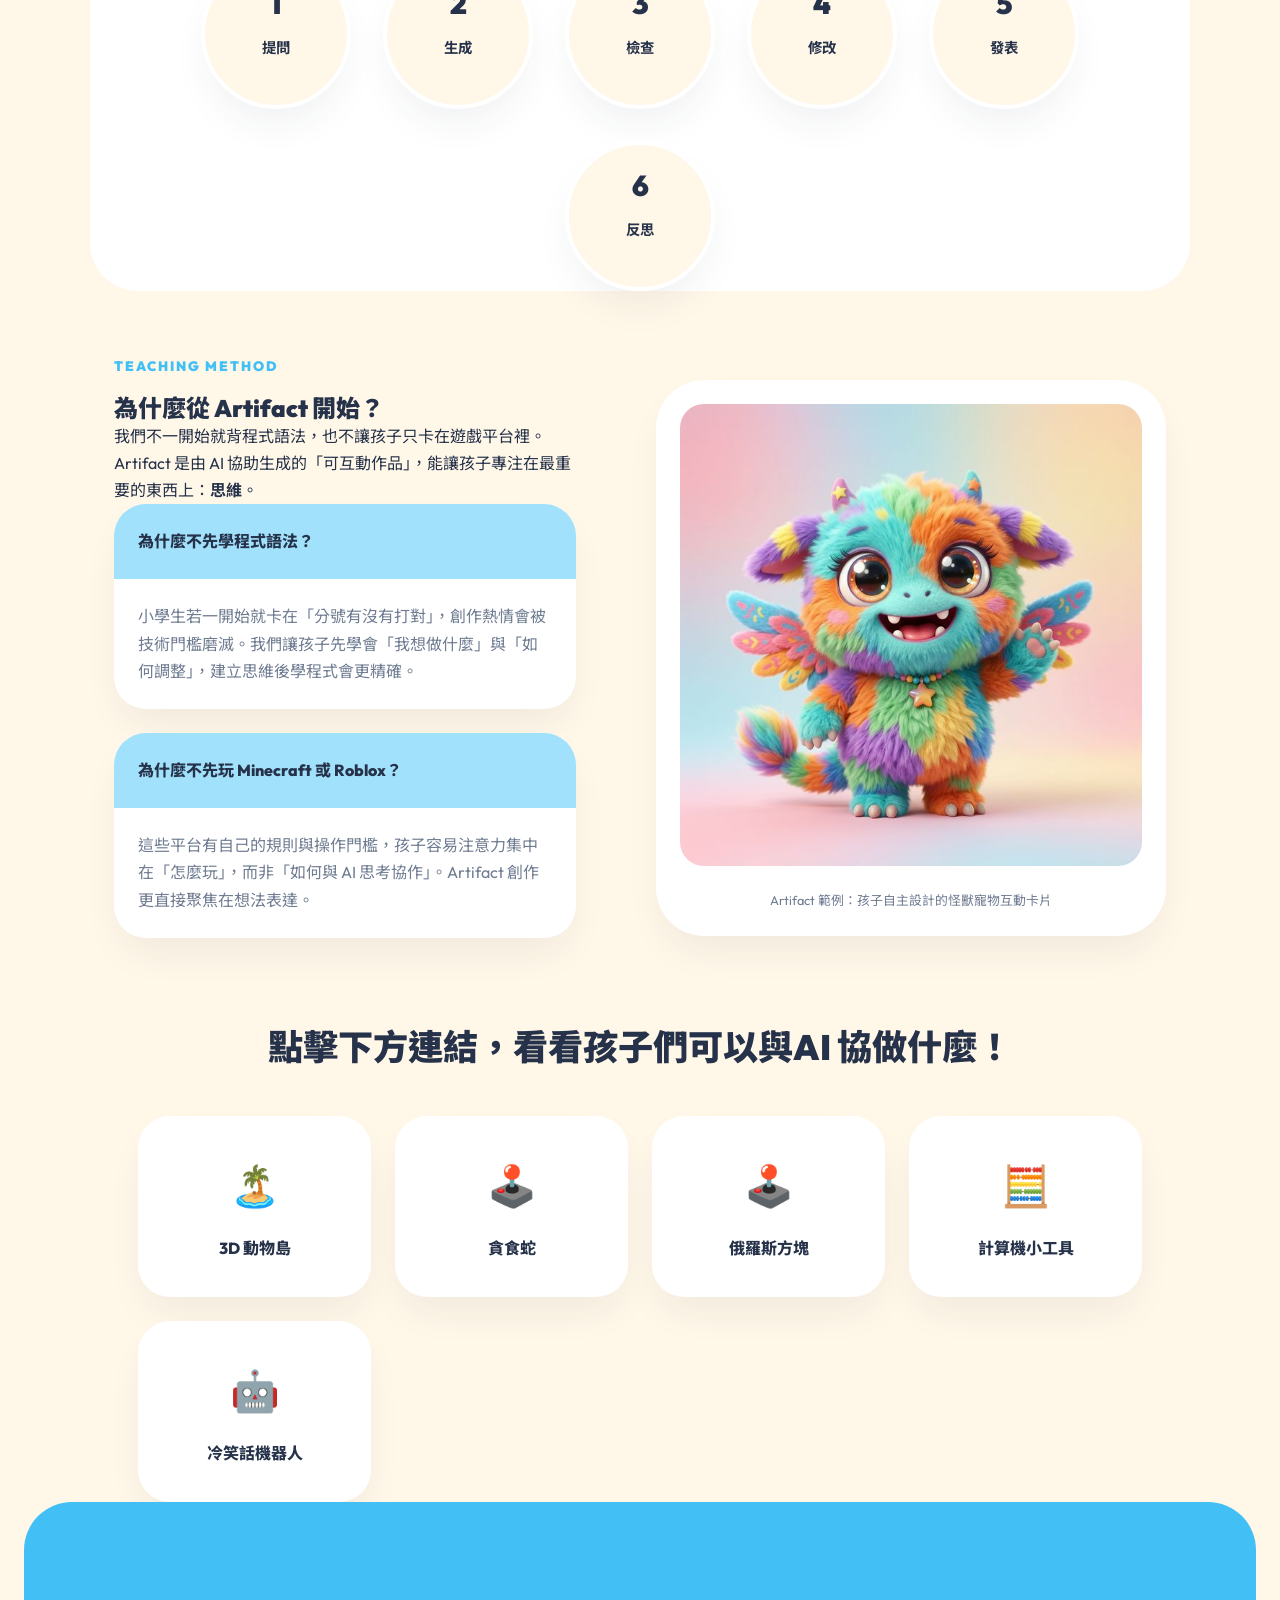
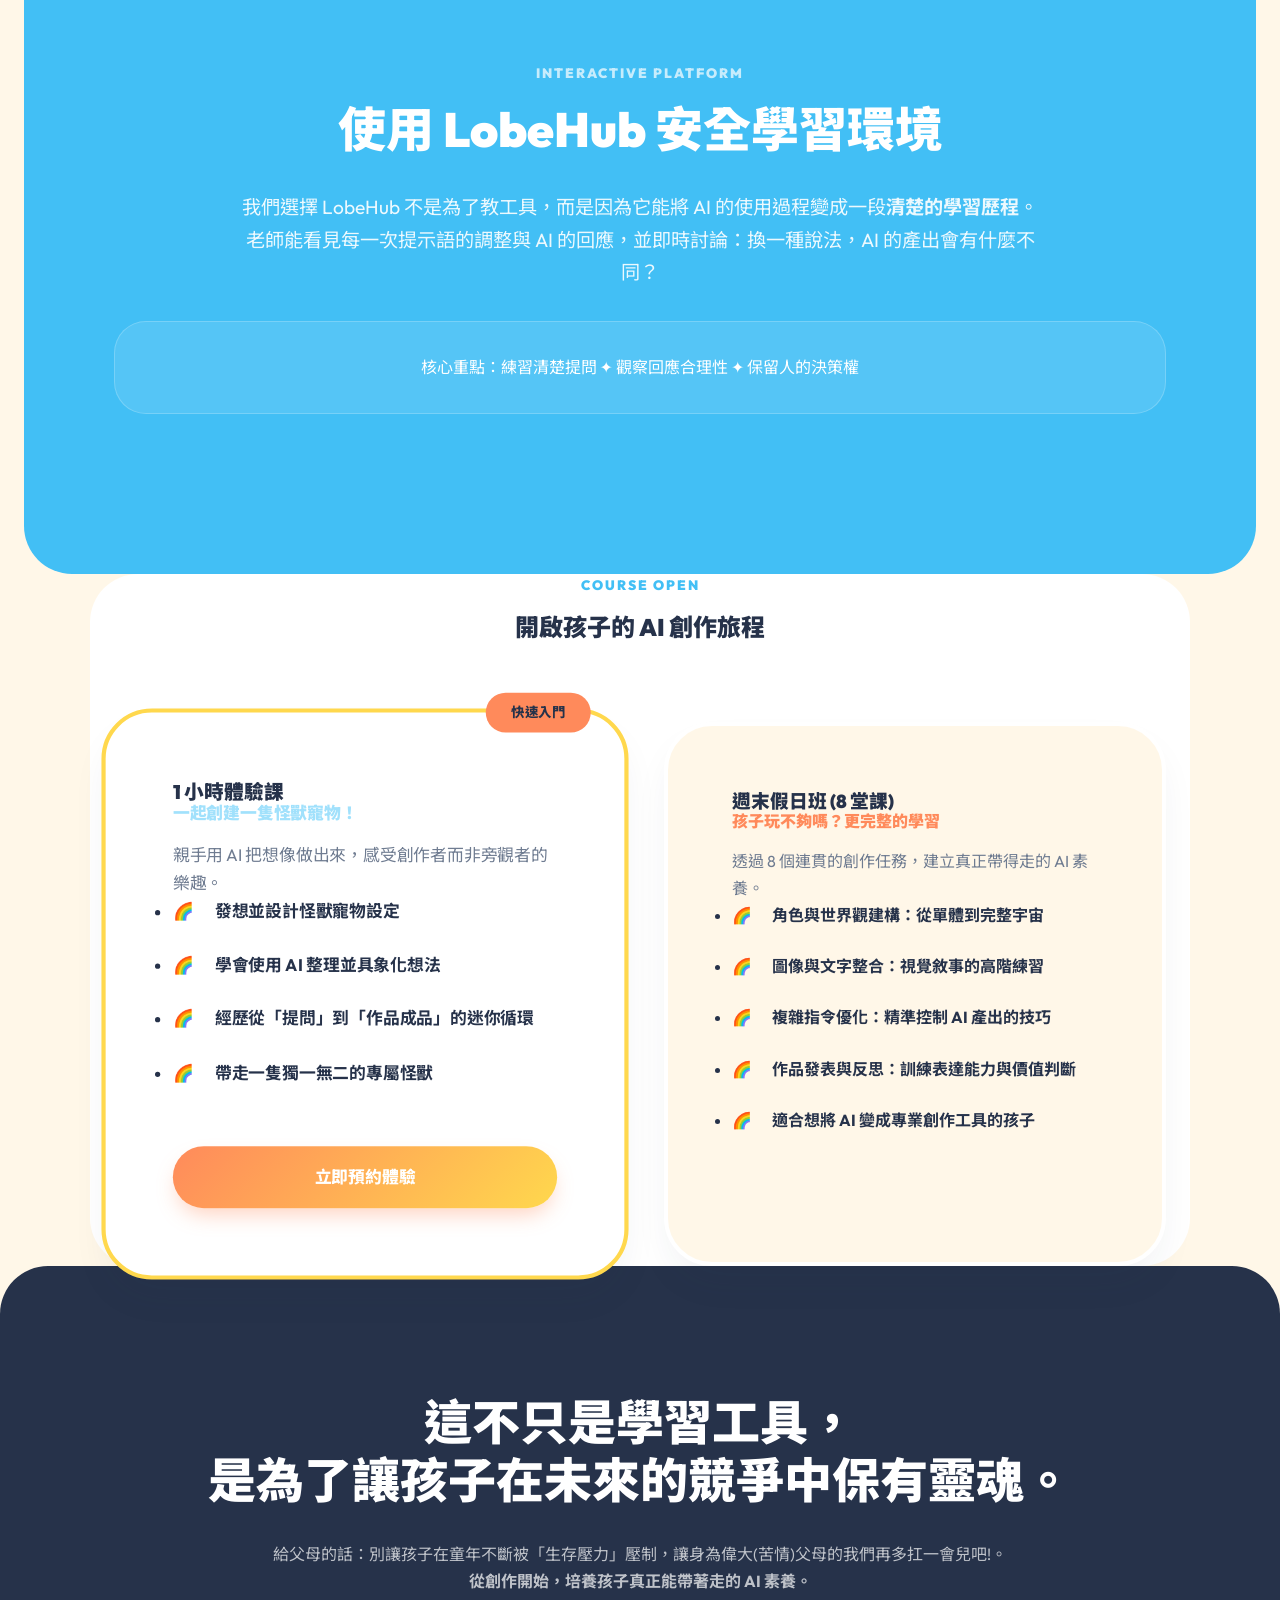
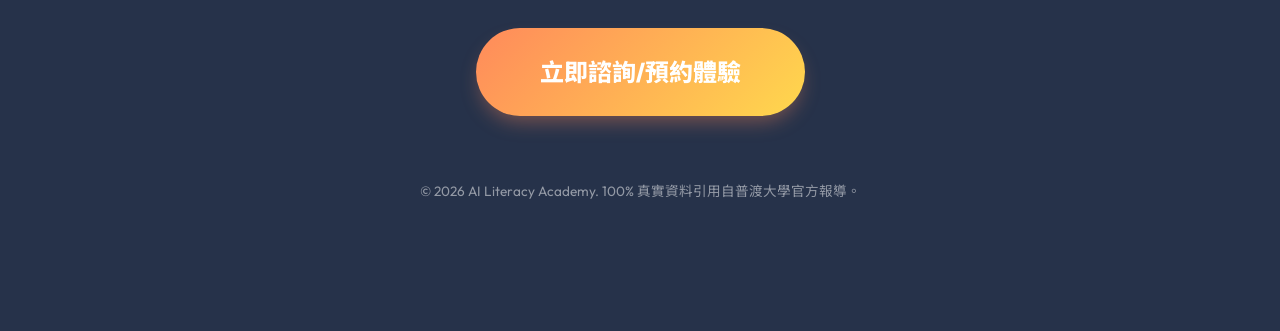
==== commit 7ac77c01: "移除8堂課連結Button" ====
--- a/index.html
+++ b/index.html
@@ -225,8 +225,7 @@
                     <li>作品發表與反思：訓練表達能力與價值判斷</li>
                     <li>適合想將 AI 變成專業創作工具的孩子</li>
                 </ul>
-                <button class="btn"
-                    style="margin-top: 2rem; background: rgba(255,255,255,0.05); color: #fff; border: 1px solid var(--border);">了解詳細課表</button>
+
             </div>
         </div>
     </section>
